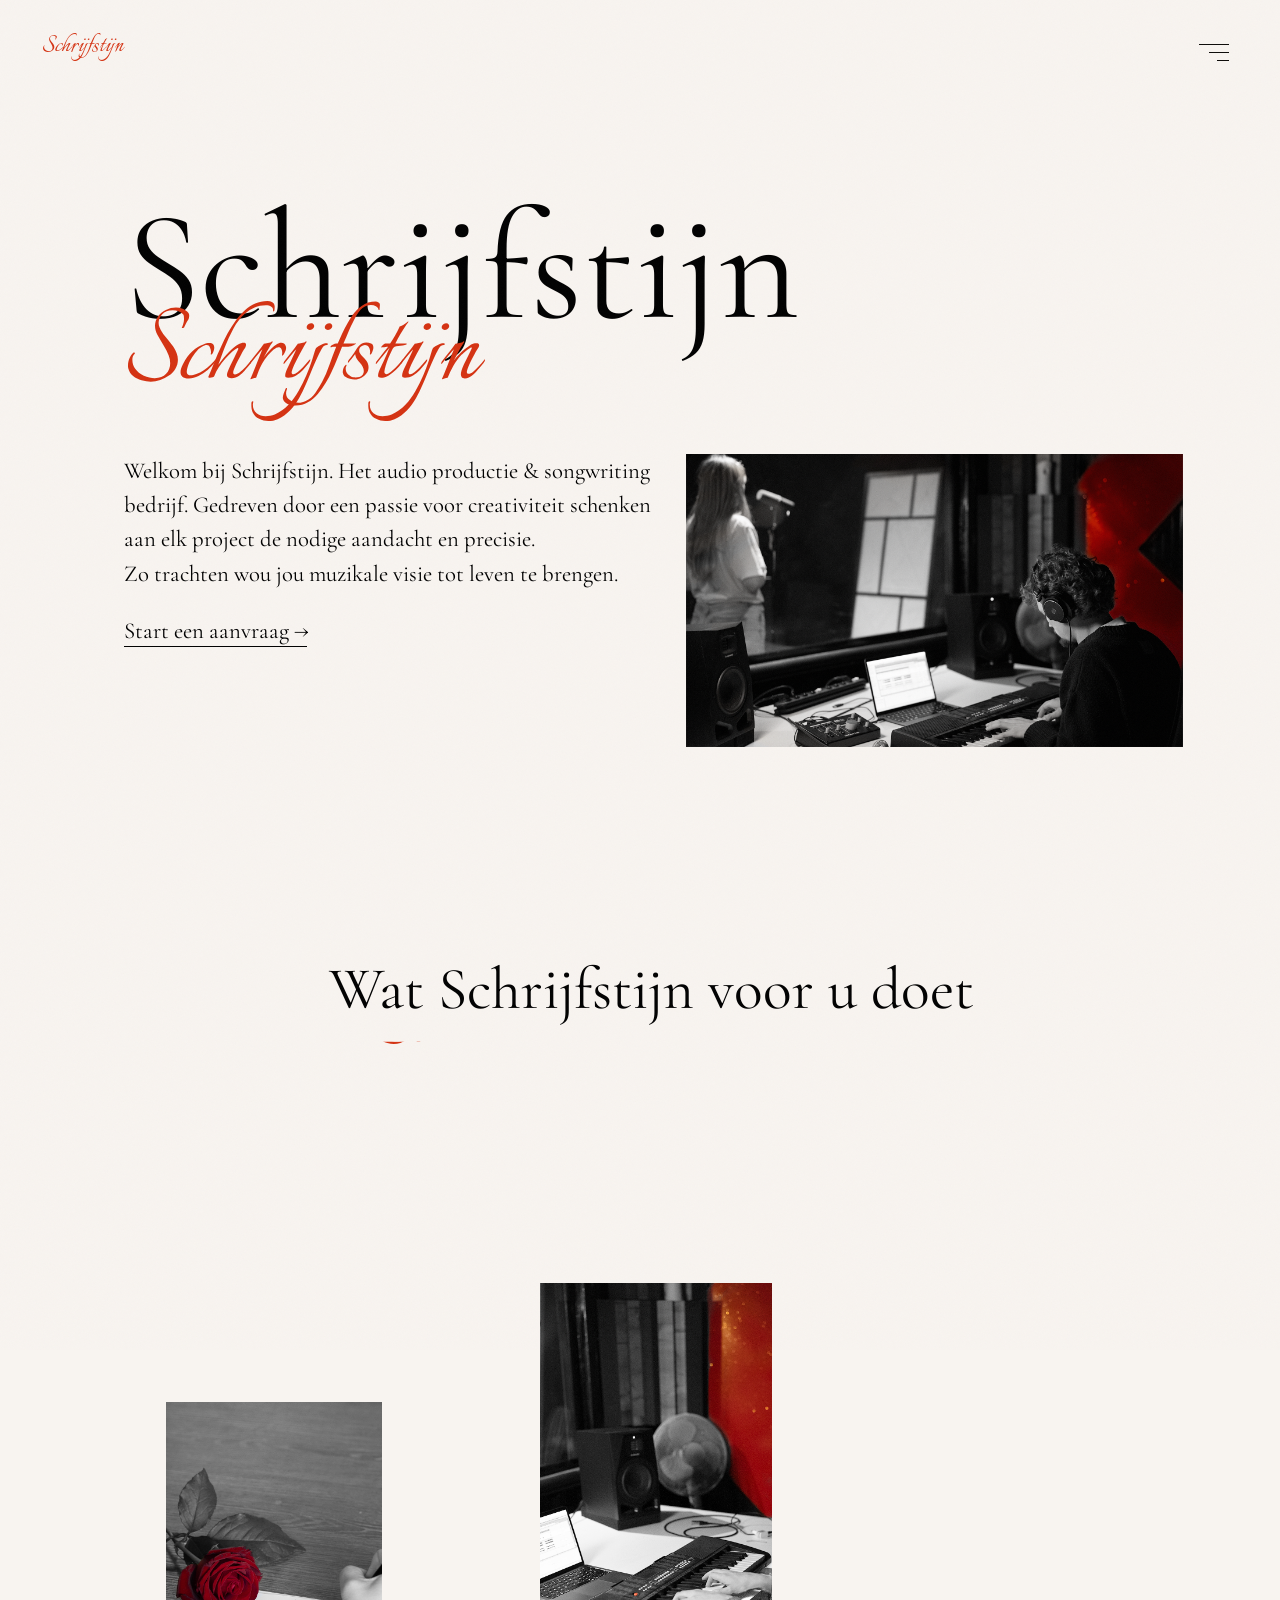
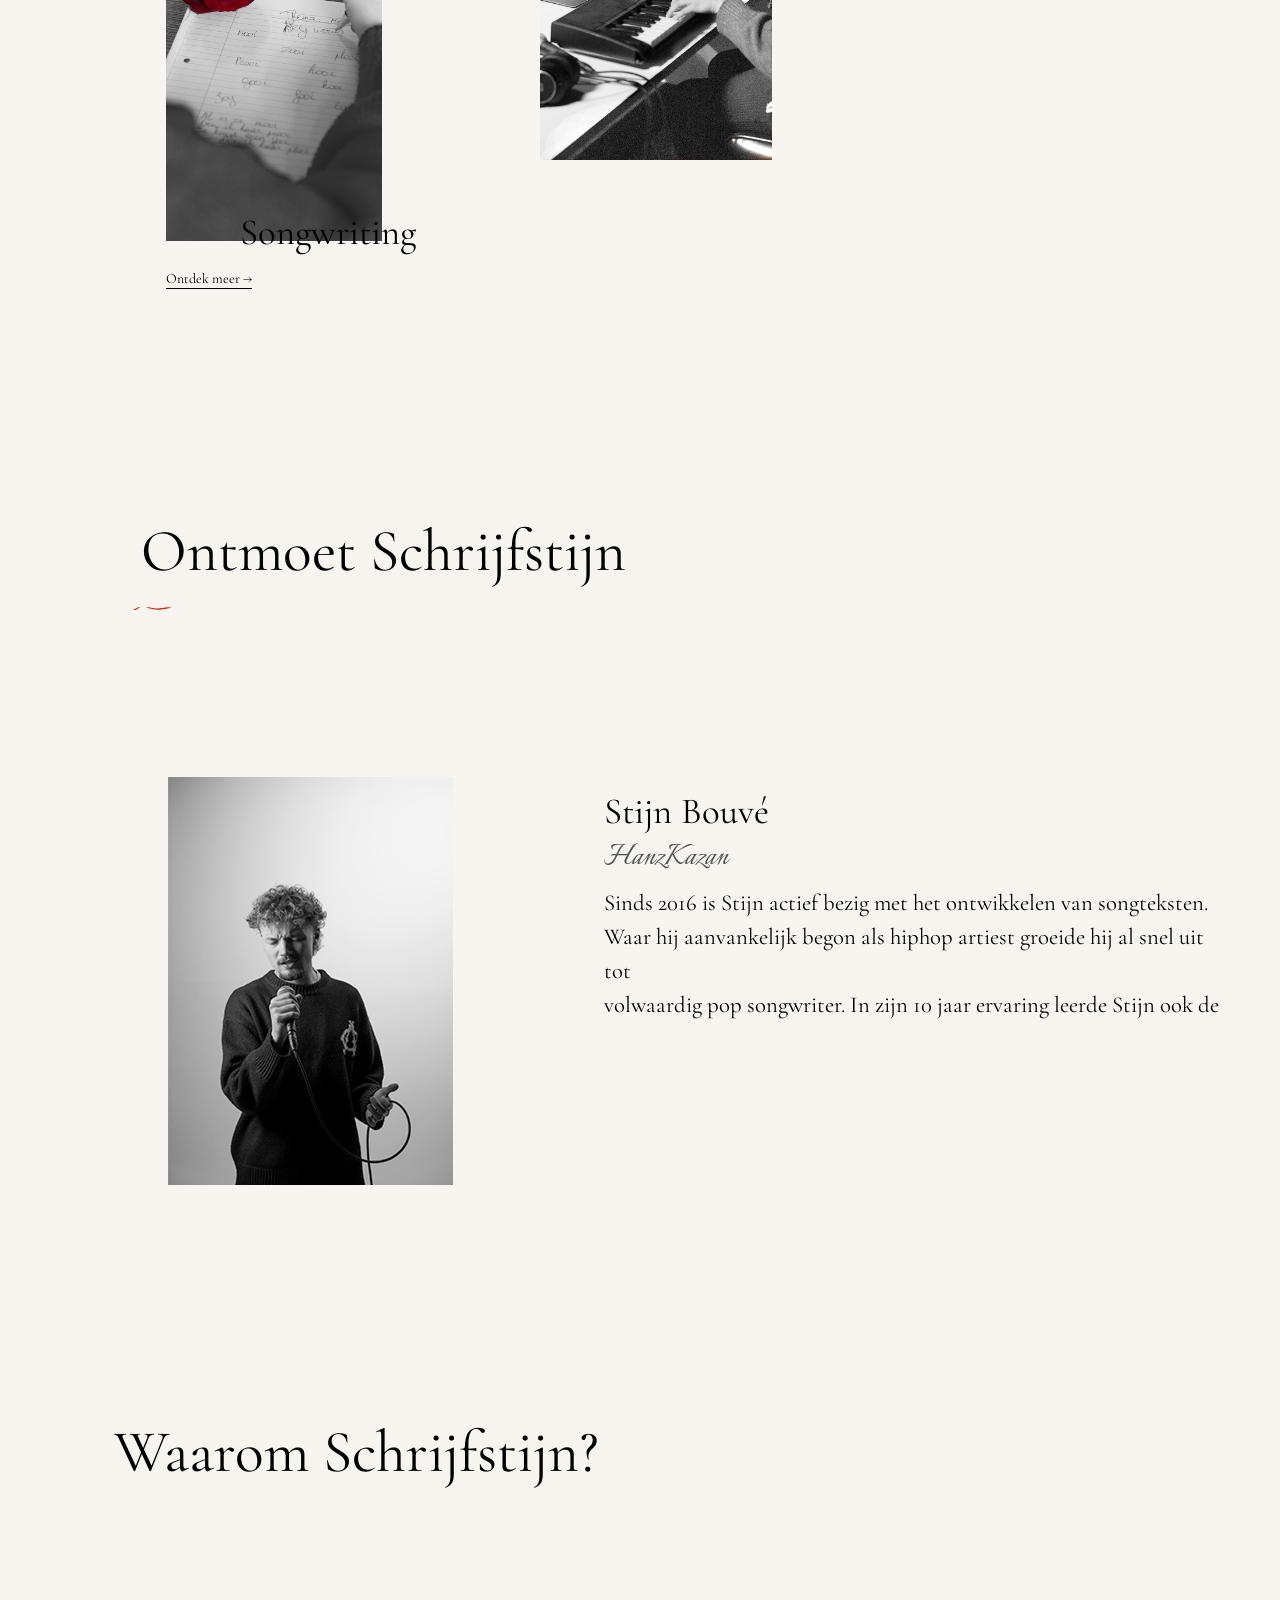
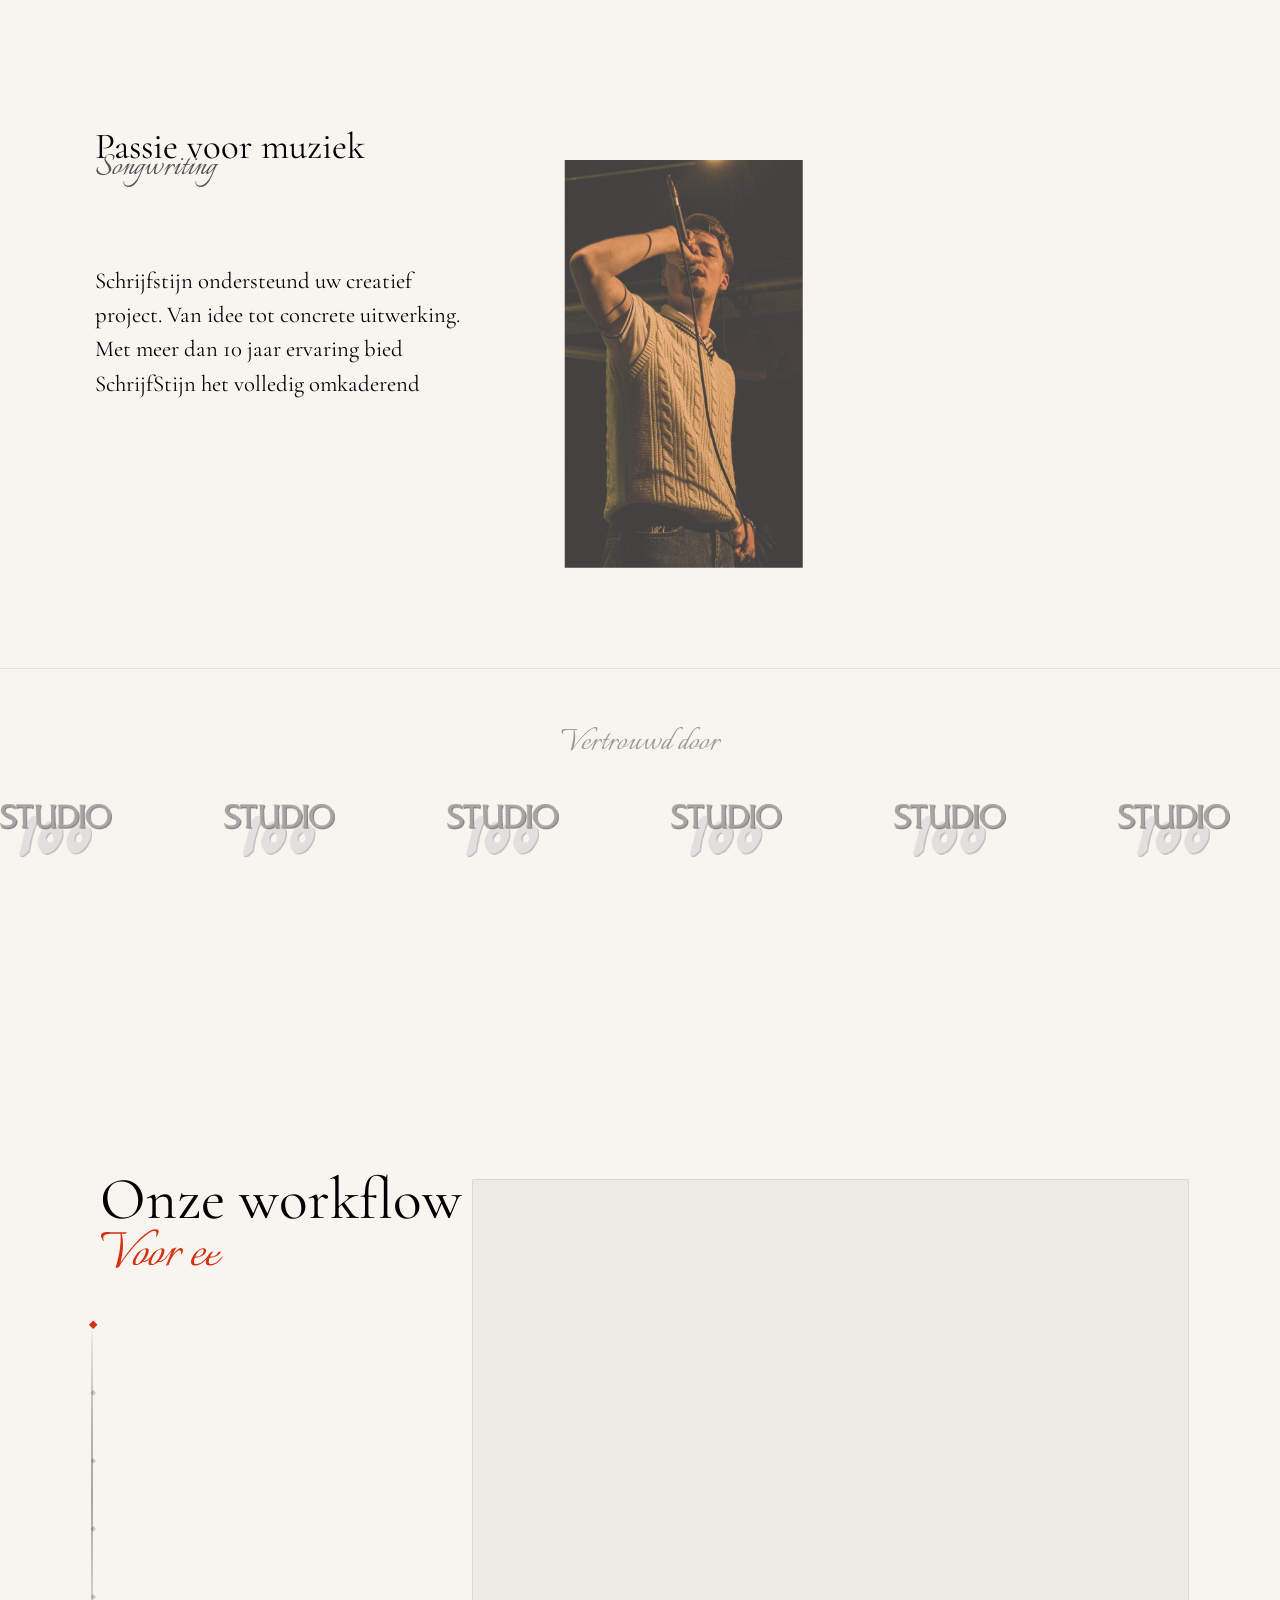
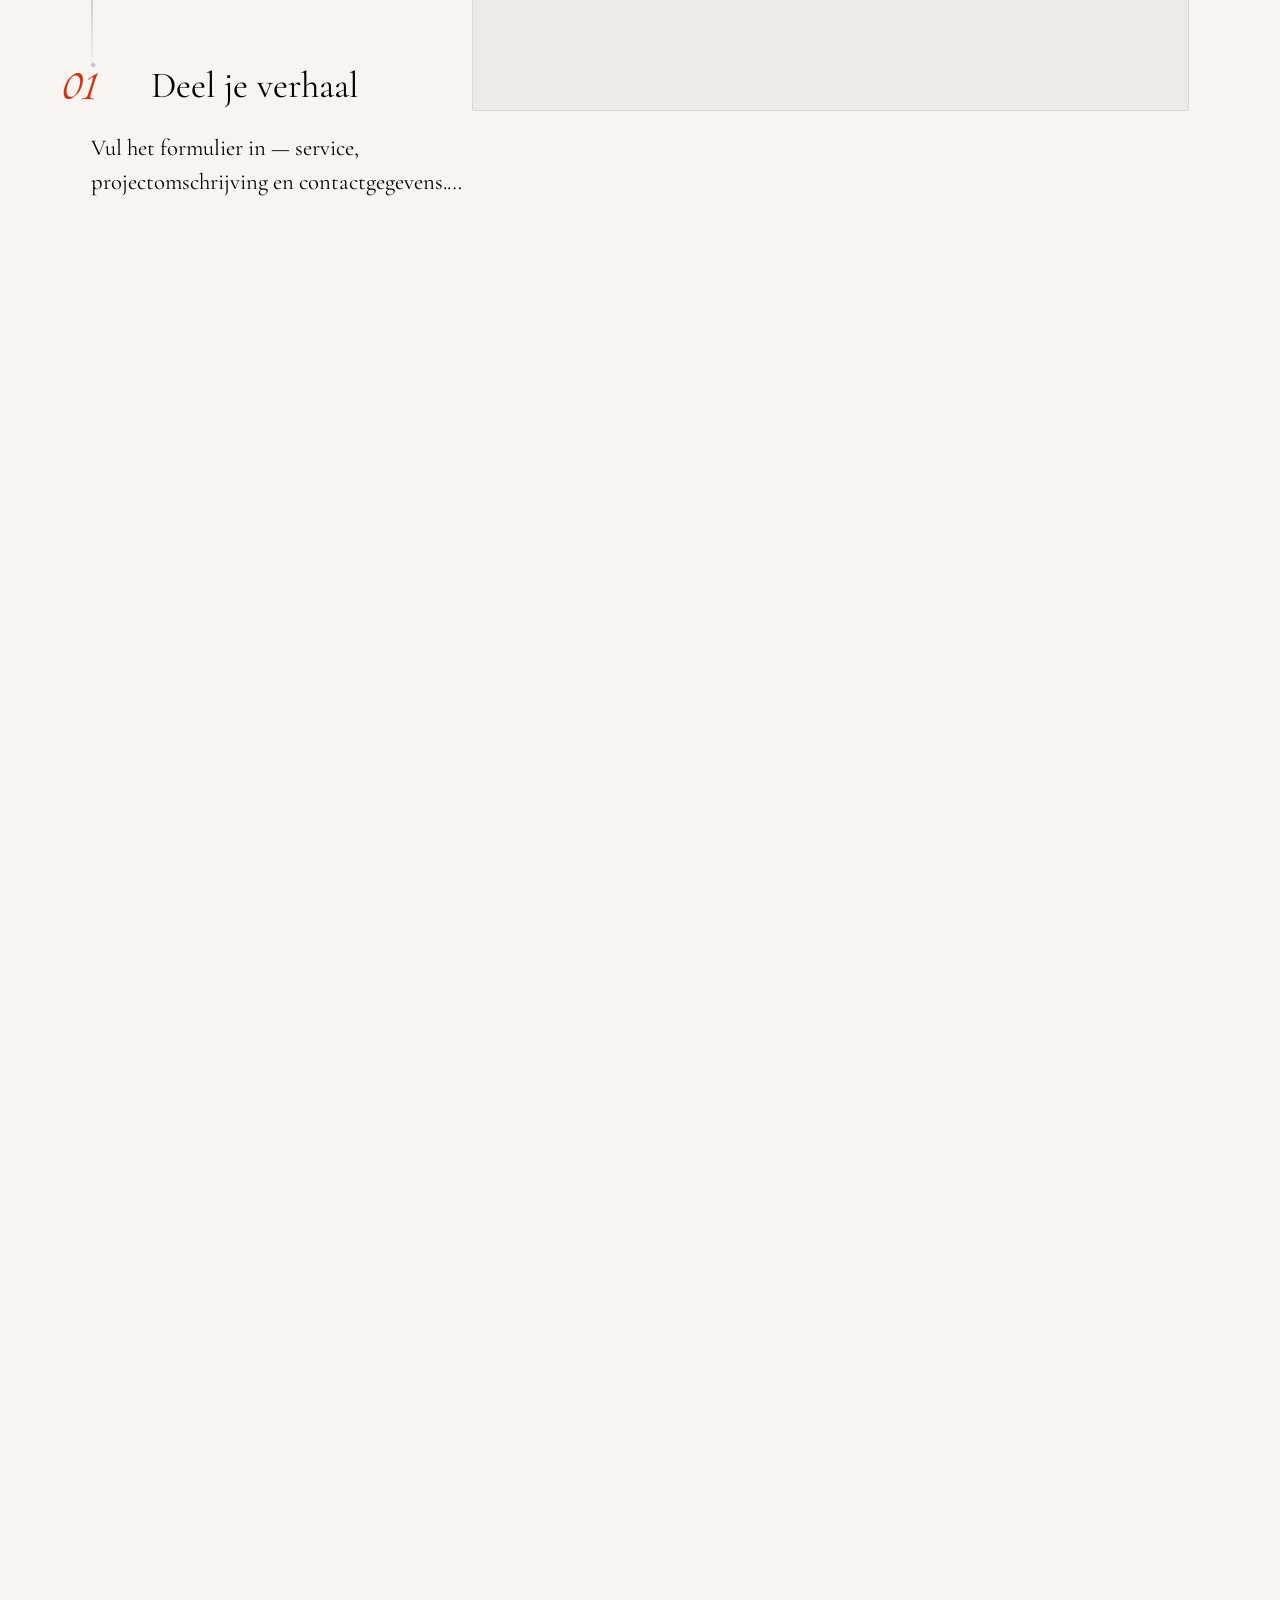
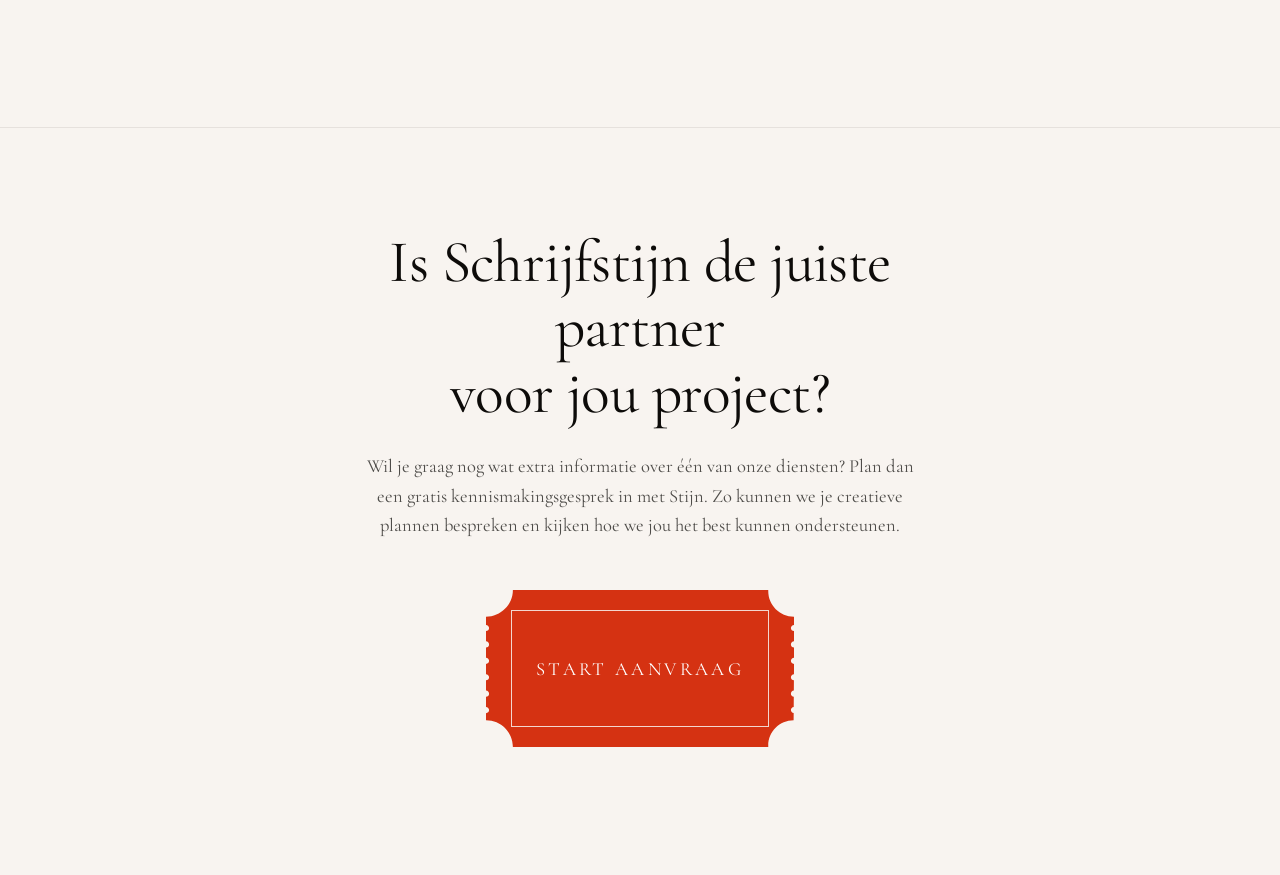
==== index.html @ 7456582c "Shrink mobile CTA ticket button; link all START AANVRAAG to contact.html Co-Authored-By: Claude Sonn" ====
<!DOCTYPE html>
<html lang="nl">
<head>
    <meta charset="UTF-8">
    <meta name="viewport" content="initial-scale=1, width=device-width, viewport-fit=cover">
    <title>Homepage Schrijfstijn</title>

    <link rel="preconnect" href="https://fonts.googleapis.com">
    <link rel="preconnect" href="https://fonts.gstatic.com" crossorigin>
    <link href="https://fonts.googleapis.com/css2?family=Cormorant+Garamond:ital,wght@0,300;0,400;0,500;1,300;1,400&family=Italianno&display=swap" rel="stylesheet">

    <link rel="stylesheet" href="./index.css">
    <link rel="stylesheet" href="./menu.css">
    <link rel="stylesheet" href="./footer.css">
</head>
<body>

<!-- ── Menu ── -->
<div class="menu-grain" aria-hidden="true"></div>
<a class="site-brand" href="./index.html" aria-label="Schrijfstijn — home">Schrijfstijn</a>
<div class="menu-cursor" id="menuCursor" aria-hidden="true">
    <span class="menu-cursor__arrow">→</span>
</div>
<button class="menu-trigger" id="menuTrigger"
    aria-expanded="false" aria-controls="menuOverlay"
    aria-label="Menu openen">
    <span class="menu-trigger__bar"></span>
    <span class="menu-trigger__bar"></span>
    <span class="menu-trigger__bar"></span>
</button>
<nav class="menu-overlay" id="menuOverlay"
    aria-hidden="true" aria-label="Hoofdnavigatie">
    <div class="menu-canvas">
        <header class="menu-top-bar">
            <span class="menu-top-label">— Navigatie</span>
            <span class="menu-top-rule"></span>
            <span class="menu-top-counter" id="menuCounter">01</span>
        </header>
        <div class="menu-divider menu-divider--top"></div>
        <div class="menu-body">
            <ul class="menu-nav-list">
                <li class="menu-nav-item" data-photo="mn-home" data-idx="01" data-href="index.html">
                    <div class="menu-nav-item__inner">
                        <span class="menu-nav-num">01</span>
                        <a class="menu-nav-link" href="./index.html">Home</a>
                        <span class="menu-nav-sub">De thuisbasis</span>
                    </div>
                </li>
                <li class="menu-nav-item" data-photo="mn-diensten" data-idx="02" data-href="diensten.html">
                    <div class="menu-nav-item__inner">
                        <span class="menu-nav-num">02</span>
                        <a class="menu-nav-link" href="./diensten.html">Diensten</a>
                        <span class="menu-nav-sub">Songwriting · Productie · Consulting</span>
                    </div>
                </li>
                <li class="menu-nav-item" data-photo="mn-over" data-idx="03" data-href="over.html">
                    <div class="menu-nav-item__inner">
                        <span class="menu-nav-num">03</span>
                        <a class="menu-nav-link" href="./over.html">Over</a>
                        <span class="menu-nav-sub">Ontmoet Stijn Bouvé</span>
                    </div>
                </li>
                <li class="menu-nav-item" data-photo="mn-contact" data-idx="04" data-href="contact.html">
                    <div class="menu-nav-item__inner">
                        <span class="menu-nav-num">04</span>
                        <a class="menu-nav-link" href="#contact">Contact</a>
                        <span class="menu-nav-sub">Start een aanvraag</span>
                    </div>
                </li>
            </ul>
            <div class="menu-photo-panel">
                <div class="menu-photo-mono" aria-hidden="true">S</div>
                <p class="menu-photo-label" aria-hidden="true">Est. 2016 · België</p>
                <img id="mn-home"     class="menu-nav-photo" src="./Schrijfstijn%20home%20page/schrijfstijnhero.png"  alt="" aria-hidden="true">
                <img id="mn-diensten" class="menu-nav-photo" src="./Schrijfstijn%20home%20page/svc-songwriting.jpg"   alt="" aria-hidden="true">
                <img id="mn-over"     class="menu-nav-photo" src="./Schrijfstijn%20home%20page/stijn-portrait.png"    alt="" aria-hidden="true">
                <img id="mn-contact"  class="menu-nav-photo" src="./Schrijfstijn%20home%20page/studio-100.png"        alt="" aria-hidden="true">
            </div>
        </div>
        <div class="menu-divider menu-divider--bot"></div>
        <footer class="menu-footer-bar">
            <span class="menu-footer-brand">Schrijfstijn</span>
            <span class="menu-footer-sep"></span>
            <div class="menu-footer-meta">
                <a href="mailto:info@schrijfstijn.be">info@schrijfstijn.be</a><br>
                Songwriting &amp; Audio Productie
            </div>
        </footer>
    </div>
</nav>

    <section class="hero">
        <h1 class="hero-title">Schrijfstijn</h1>
        <img class="schrijfstijn-icon" src="./Schrijfstijn%20home%20page/Schrijfstijnscripthero.svg" alt="Schrijfstijn">
        <p class="hero-body">
            <span class="hero-body-line">Welkom bij Schrijfstijn. Het audio productie & songwriting</span>
            <span class="hero-body-line">bedrijf. Gedreven door een passie voor creativiteit schenken</span>
            <span class="hero-body-line">aan elk project de nodige aandacht en precisie. </span>
            <span class="hero-body-line">Zo trachten wou jou muzikale visie tot leven te brengen.  </span>
        </p>
        <a class="hero-cta" href="#">Start een aanvraag →</a>
        <img class="hero-photo" src="./Schrijfstijn%20home%20page/schrijfstijnhero.png" alt="">
    </section>

    <section class="services">
        <div class="svc-header">
            <h2 class="services-title"><span class="title-d">Wat Schrijfstijn voor u doet</span><span class="title-m">Wat Schrijfstijn kan?</span></h2>
            <!-- data-src: JS sets src at the right moment so SMIL starts from t=0 on cue -->
            <img class="services-script" data-src="./Schrijfstijn%20home%20page/songwriting-met-gevoel.svg" alt="Songwriting met gevoel">
        </div>
        <div class="svc-carousel">
            <!-- 01 Songwriting -->
            <div class="svc-card">
                <img class="services-num services-num-01" data-src="./Schrijfstijn%20home%20page/num-01.svg" alt="01">
                <img class="services-photo services-photo-01" src="./Schrijfstijn%20home%20page/test-songwriter.png" alt="">
                <h3 class="services-label services-label-01">Songwriting</h3>
                <a class="services-cta services-cta-01" href="#">Ontdek meer →</a>
            </div>
            <!-- 02 Producing -->
            <div class="svc-card">
                <img class="services-num services-num-02" data-src="./Schrijfstijn%20home%20page/num-02.svg" alt="02">
                <img class="services-photo services-photo-02" src="./Schrijfstijn%20home%20page/musiclit1.png" alt="">
                <h3 class="services-label services-label-02">Producing</h3>
                <a class="services-cta services-cta-02" href="#">Ontdek meer →</a>
            </div>
            <!-- 03 Consulting -->
            <div class="svc-card">
                <img class="services-num services-num-03" data-src="./Schrijfstijn%20home%20page/num-03.svg" alt="03">
                <img class="services-photo services-photo-03" src="./Schrijfstijn%20home%20page/consulting.png" alt="">
                <h3 class="services-label services-label-03">Consulting</h3>
                <a class="services-cta services-cta-03" href="#">Ontdek meer →</a>
            </div>
        </div>
        <div class="svc-dots" aria-hidden="true">
            <span class="svc-dot is-active"></span>
            <span class="svc-dot"></span>
            <span class="svc-dot"></span>
        </div>
    </section>

    <section class="about">
        <h2 class="about-title">Ontmoet Schrijfstijn</h2>
        <img class="about-script" data-src="./Schrijfstijn%20home%20page/de-persoon-achter-de-songteksten.svg" alt="De persoon achter de songteksten">
        <img class="about-photo" src="./Schrijfstijn%20home%20page/stijn-portrait.png" alt="Stijn Bouvé">
        <p class="about-name">Stijn Bouvé</p>
        <p class="about-alias">HanzKazan</p>
        <p class="about-body">
            <span class="about-body-line">Sinds 2016 is Stijn actief bezig met het ontwikkelen van songteksten.</span>
            <span class="about-body-line">Waar hij aanvankelijk begon als hiphop artiest groeide hij al snel uit tot</span>
            <span class="about-body-line">volwaardig pop songwriter. In zijn 10 jaar ervaring leerde Stijn ook de</span>
            <span class="about-body-line">kunst van audio productie. De dag van vandaag kan je bij Stijn terecht</span>
            <span class="about-body-line">voor producties, songwriting, opnames & consultatie.</span>
        </p>
        <a class="about-cta" href="#">Ontdek meer →</a>
    </section>

    <section class="waarom">
        <h2 class="waarom-title">Waarom Schrijfstijn?</h2>
        <img class="waarom-script" data-src="./Schrijfstijn%20home%20page/passie-kennis-begrip-efficient.svg" alt="Passie, kennis, begrip, efficiënt">

        <!-- Portrait center -->
        <img class="waarom-photo" src="./Schrijfstijn%20home%20page/waarom-portrait.jpg" alt="">

        <!-- Left content -->
        <p class="waarom-heading">Passie voor muziek</p>
        <p class="waarom-subheading">Songwriting</p>
        <div class="waarom-body">
            <span class="waarom-body-line">Schrijfstijn ondersteund uw creatief project. Van idee tot concrete uitwerking. </span>
            <span class="waarom-body-line">Met meer dan 10 jaar ervaring bied SchrijfStijn het volledig omkaderend </span>
            <span class="waarom-body-line">traject. Creatieve invulling, Instrumental, melodiën, teksten, opnames, mix & master. Wij helpen waar nodig!</span>
        </div>
        <a class="waarom-cta" href="#">Start een aanvraag →</a>

        <!-- Stats right -->
        <img class="waarom-stat-num waarom-stat-num-1" data-src="./Schrijfstijn%20home%20page/waarom-stat-6.svg" alt="6+">
        <p class="waarom-stat-label waarom-stat-label-1">Jaar ervaring</p>

        <img class="waarom-stat-num waarom-stat-num-2" data-src="./Schrijfstijn%20home%20page/waarom-stat-48.svg" alt="48+">
        <p class="waarom-stat-label waarom-stat-label-2">Projecten uitgevoerd</p>

        <img class="waarom-stat-num waarom-stat-num-3" data-src="./Schrijfstijn%20home%20page/waarom-stat-100.svg" alt="100%">
        <p class="waarom-stat-label waarom-stat-label-3">Op maat gewerkt</p>

    </section>

    <!-- ── Trusted by: full-width auto-scrolling logo carousel ── -->
    <section class="trusted">
        <p class="trusted-eyebrow">Vertrouwd door</p>
        <div class="trusted-marquee">
            <div class="trusted-track">
                <!-- Set 1 -->
                <img class="trusted-logo" src="./Schrijfstijn%20home%20page/studio-100.png" alt="Studio 100">
                <img class="trusted-logo" src="./Schrijfstijn%20home%20page/studio-100.png" alt="Studio 100">
                <img class="trusted-logo" src="./Schrijfstijn%20home%20page/studio-100.png" alt="Studio 100">
                <img class="trusted-logo" src="./Schrijfstijn%20home%20page/studio-100.png" alt="Studio 100">
                <img class="trusted-logo" src="./Schrijfstijn%20home%20page/studio-100.png" alt="Studio 100">
                <img class="trusted-logo" src="./Schrijfstijn%20home%20page/studio-100.png" alt="Studio 100">
                <!-- Set 2 — duplicate for seamless loop -->
                <img class="trusted-logo" src="./Schrijfstijn%20home%20page/studio-100.png" alt="">
                <img class="trusted-logo" src="./Schrijfstijn%20home%20page/studio-100.png" alt="">
                <img class="trusted-logo" src="./Schrijfstijn%20home%20page/studio-100.png" alt="">
                <img class="trusted-logo" src="./Schrijfstijn%20home%20page/studio-100.png" alt="">
                <img class="trusted-logo" src="./Schrijfstijn%20home%20page/studio-100.png" alt="">
                <img class="trusted-logo" src="./Schrijfstijn%20home%20page/studio-100.png" alt="">
            </div>
        </div>
    </section>

    <!-- ── Workflow: 6-step scroll-pinned section ── -->
    <div class="wf-wrap">
        <div class="wf-sticky">
            <!-- Section header -->
            <h2 class="wf-title">Onze workflow</h2>
            <img class="wf-subtitle-svg" data-src="./Schrijfstijn%20home%20page/voor-een-vlotte-samenwerking.svg" alt="Voor een vlotte samenwerking">

            <!-- Progress bar -->
            <div class="wf-bar-track"></div>
            <div class="wf-bar-fill" id="wfBarFill"></div>

            <!-- Step dots -->
            <div class="wf-dots" id="wfDots">
                <span class="wf-dot is-active"></span>
                <span class="wf-dot"></span>
                <span class="wf-dot"></span>
                <span class="wf-dot"></span>
                <span class="wf-dot"></span>
                <span class="wf-dot"></span>
            </div>

            <!-- Step content (one visible at a time) -->
            <div class="wf-step-area">

                <div class="wf-step is-active" data-step="0">
                    <div class="wf-step-row">
                        <span class="wf-step-num">01</span>
                        <h3 class="wf-step-title">Deel je verhaal</h3>
                    </div>
                    <p class="wf-step-body">Vul het formulier in — service, projectomschrijving en contactgegevens. Jouw aanvraag belandt direct in onze mailbox. Binnen 24u hoor je van ons.</p>
                </div>

                <div class="wf-step" data-step="1">
                    <div class="wf-step-row">
                        <span class="wf-step-num">02</span>
                        <h3 class="wf-step-title">We plannen samen</h3>
                    </div>
                    <p class="wf-step-body">In een persoonlijk gesprek bespreken we je idee — richting, referenties, budget en timing. Dit legt het fundament van onze samenwerking.</p>
                </div>

                <div class="wf-step" data-step="2">
                    <div class="wf-step-row">
                        <span class="wf-step-num">03</span>
                        <h3 class="wf-step-title">Duidelijke offerte</h3>
                    </div>
                    <p class="wf-step-body">Je ontvangt een transparante offerte — diensten, prijzen en timing zonder kleine lettertjes. Jij beslist wanneer je klaar bent, zonder druk.</p>
                </div>

                <div class="wf-step" data-step="3">
                    <div class="wf-step-row">
                        <span class="wf-step-num">04</span>
                        <h3 class="wf-step-title">Van start na voorschot</h3>
                    </div>
                    <p class="wf-step-body">Na het voorschot gaan we direct aan de slag. Tussentijdse updates en versies houden je betrokken zodat het resultaat aanvoelt precies zoals jij het wil.</p>
                </div>

                <div class="wf-step" data-step="4">
                    <div class="wf-step-row">
                        <span class="wf-step-num">05</span>
                        <h3 class="wf-step-title">Samen verfijnen</h3>
                    </div>
                    <p class="wf-step-body">Met jouw feedback werken we elk detail bij. Pas als jij 100% tevreden bent, leveren we op in het gevraagde formaat. Geen compromissen.</p>
                </div>

                <div class="wf-step" data-step="5">
                    <div class="wf-step-row">
                        <span class="wf-step-num">06</span>
                        <h3 class="wf-step-title">Netjes afgerond</h3>
                    </div>
                    <p class="wf-step-body">Na oplevering ontvang je de eindfactuur. Eerlijk, duidelijk en precies zoals afgesproken. Zo werken wij.</p>
                </div>

            </div><!-- /.wf-step-area -->

            <!-- Right: image slots (user fills with photos) -->
            <div class="wf-image-area">
                <div class="wf-image-slot is-active" data-step="0">
                    <div class="wf-image-ph"></div>
                </div>
                <div class="wf-image-slot" data-step="1">
                    <div class="wf-image-ph"></div>
                </div>
                <div class="wf-image-slot" data-step="2">
                    <div class="wf-image-ph"></div>
                </div>
                <div class="wf-image-slot" data-step="3">
                    <div class="wf-image-ph"></div>
                </div>
                <div class="wf-image-slot" data-step="4">
                    <div class="wf-image-ph"></div>
                </div>
                <div class="wf-image-slot" data-step="5">
                    <div class="wf-image-ph"></div>
                </div>
            </div>

        </div><!-- /.wf-sticky -->
    </div><!-- /.wf-wrap -->

    <!-- ── Final CTA ── -->
    <section class="final-cta" id="contact">
        <h2 class="final-cta-heading">Is Schrijfstijn de juiste partner<br>voor jou project?</h2>
        <p class="final-cta-body">Wil je graag nog wat extra informatie over één van onze diensten? Plan dan een gratis kennismakingsgesprek in met Stijn. Zo kunnen we je creatieve plannen bespreken en kijken hoe we jou het best kunnen ondersteunen.</p>
        <a class="final-cta-btn" href="./contact.html">
            <img class="final-cta-ticket" src="./Schrijfstijn home page/cta-ticket.svg" alt="" aria-hidden="true">
            <span class="final-cta-btn-border"></span>
            <span class="final-cta-btn-text">START  AANVRAAG</span>
        </a>
    </section>

    <script>
        // Trigger section animations when scrolled into view
        function observeSection(selector, visibleClass) {
            var section = document.querySelector(selector);
            if (!section) return;
            var triggered = false;
            var io = new IntersectionObserver(function (entries) {
                if (triggered) return;
                if (entries[0].isIntersecting) {
                    triggered = true;
                    section.classList.add(visibleClass);
                    io.disconnect();
                }
            }, { threshold: 0.12 });
            io.observe(section);
        }
        // ── Services: sequential animation driver ──────────────────
        (function () {
            var sec = document.querySelector('.services');
            if (!sec) return;
            var triggered = false;

            function setSrc(el) {
                if (el && el.dataset.src) {
                    el.src = el.dataset.src;
                    el.removeAttribute('data-src'); // lifts img[data-src] { visibility:hidden } immediately
                }
            }
            function show(el)   { if (el) el.classList.add('is-visible'); }

            function run() {
                var title  = sec.querySelector('.services-title');
                var script = sec.querySelector('.services-script');
                var p1 = sec.querySelector('.services-photo-01'),  p2 = sec.querySelector('.services-photo-02'),  p3 = sec.querySelector('.services-photo-03');
                var n1 = sec.querySelector('.services-num-01'),     n2 = sec.querySelector('.services-num-02'),     n3 = sec.querySelector('.services-num-03');
                var l1 = sec.querySelector('.services-label-01'),   l2 = sec.querySelector('.services-label-02'),   l3 = sec.querySelector('.services-label-03');
                var c1 = sec.querySelector('.services-cta-01'),     c2 = sec.querySelector('.services-cta-02'),     c3 = sec.querySelector('.services-cta-03');

                if (window.matchMedia('(prefers-reduced-motion: reduce)').matches) {
                    [title,p1,p2,p3,l1,l2,l3,c1,c2,c3].forEach(show);
                    [script,n1,n2,n3].forEach(setSrc);
                    return;
                }

                // 1. Title fades in (0.9 s transition)
                show(title);

                // 2. Script SVG starts drawing once title is visible
                //    SVG has built-in begin="0.5s" → strokes start 0.5 s after src is set
                //    Total SMIL duration: ~3.48 s → done at ~3.98 s from src set
                setTimeout(function () { setSrc(script); }, 630); // ~10% earlier than original 700

                // 3–14. Sequential card reveals — run parallel to SVG drawing, not after
                var T   = 1400; // ms after trigger: title is in, cards start independently
                var gap = 1320; // inter-card delay (original 1200 + 10%)

                // Card 1
                setTimeout(function () { show(p1); },           T);
                setTimeout(function () { setSrc(n1); },         T + 300);
                setTimeout(function () { show(l1); },           T + 700);
                setTimeout(function () { show(c1); },           T + 900);

                // Card 2
                setTimeout(function () { show(p2); },           T + gap);
                setTimeout(function () { setSrc(n2); },         T + gap + 300);
                setTimeout(function () { show(l2); },           T + gap + 700);
                setTimeout(function () { show(c2); },           T + gap + 900);

                // Card 3
                setTimeout(function () { show(p3); },           T + gap * 2);
                setTimeout(function () { setSrc(n3); },         T + gap * 2 + 300);
                setTimeout(function () { show(l3); },           T + gap * 2 + 700);
                setTimeout(function () { show(c3); },           T + gap * 2 + 900);
            }

            var io = new IntersectionObserver(function (entries) {
                if (triggered) return;
                if (entries[0].isIntersecting) { triggered = true; io.disconnect(); run(); }
            }, { threshold: 0.15 });
            io.observe(sec);
        })();
        // ── Ontmoet Schrijfstijn — sequential reveal ────────────────
        (function () {
            var sec = document.querySelector('.about');
            if (!sec) return;
            var triggered = false;

            function setSrc(el) {
                if (el && el.dataset.src) { el.src = el.dataset.src; el.removeAttribute('data-src'); }
            }
            function show(el) { if (el) el.classList.add('is-visible'); }

            function run() {
                var title  = sec.querySelector('.about-title');
                var script = sec.querySelector('.about-script');
                var photo  = sec.querySelector('.about-photo');
                var name   = sec.querySelector('.about-name');
                var alias  = sec.querySelector('.about-alias');
                var lines  = sec.querySelectorAll('.about-body-line');
                var cta    = sec.querySelector('.about-cta');

                if (window.matchMedia('(prefers-reduced-motion: reduce)').matches) {
                    [title, photo, name, alias, cta].forEach(show);
                    lines.forEach(show);
                    setSrc(script);
                    return;
                }

                // 1. Title fades in (blur + translateY, 0.9 s)
                show(title);

                // 2. Script SVG begins drawing (SMIL starts on src set)
                setTimeout(function () { setSrc(script); }, 700);

                // 3. Photo — expo-out + scale(1.04), matching hero
                setTimeout(function () { show(photo); }, 1400);

                // 4. Name / alias — staggered 200 ms apart
                setTimeout(function () { show(name); },  1900);
                setTimeout(function () { show(alias); }, 2100);

                // 5. Body lines — 200 ms each
                setTimeout(function () { show(lines[0]); }, 2500);
                setTimeout(function () { show(lines[1]); }, 2700);
                setTimeout(function () { show(lines[2]); }, 2900);
                setTimeout(function () { show(lines[3]); }, 3100);
                setTimeout(function () { show(lines[4]); }, 3300);

                // 6. CTA
                setTimeout(function () { show(cta); }, 3600);
            }

            var io = new IntersectionObserver(function (entries) {
                if (triggered) return;
                if (entries[0].isIntersecting) { triggered = true; io.disconnect(); run(); }
            }, { threshold: 0.15 });
            io.observe(sec);
        })();
        // ── Waarom Schrijfstijn — sequential reveal ──────────────────
        (function () {
            var sec = document.querySelector('.waarom');
            if (!sec) return;
            var triggered = false;

            function setSrc(el) {
                if (el && el.dataset.src) { el.src = el.dataset.src; el.removeAttribute('data-src'); }
            }
            function show(el) { if (el) el.classList.add('is-visible'); }

            function run() {
                var title    = sec.querySelector('.waarom-title');
                var script   = sec.querySelector('.waarom-script');
                var photo    = sec.querySelector('.waarom-photo');
                var heading  = sec.querySelector('.waarom-heading');
                var sub      = sec.querySelector('.waarom-subheading');
                var lines    = sec.querySelectorAll('.waarom-body-line');
                var cta      = sec.querySelector('.waarom-cta');
                var sn1      = sec.querySelector('.waarom-stat-num-1');
                var sl1      = sec.querySelector('.waarom-stat-label-1');
                var sn2      = sec.querySelector('.waarom-stat-num-2');
                var sl2      = sec.querySelector('.waarom-stat-label-2');
                var sn3      = sec.querySelector('.waarom-stat-num-3');
                var sl3      = sec.querySelector('.waarom-stat-label-3');
                var trusted  = sec.querySelector('.waarom-trusted');
                var logos    = sec.querySelectorAll('.waarom-logo');

                if (window.matchMedia('(prefers-reduced-motion: reduce)').matches) {
                    [title,photo,heading,sub,cta,sn1,sl1,sn2,sl2,sn3,sl3,trusted].forEach(show);
                    lines.forEach(show); logos.forEach(show);
                    setSrc(script);
                    return;
                }

                // 1. Title
                show(title);

                // 2. Script SVG begins drawing
                setTimeout(function () { setSrc(script); }, 700);

                // 3. Photo — expo-out + scale(1.04)
                setTimeout(function () { show(photo); }, 1400);

                // 4. Left column — heading / subheading
                setTimeout(function () { show(heading); }, 1900);
                setTimeout(function () { show(sub); },     2100);

                // 5. Body lines
                setTimeout(function () { show(lines[0]); }, 2500);
                setTimeout(function () { show(lines[1]); }, 2700);
                setTimeout(function () { show(lines[2]); }, 2900);

                // 6. CTA
                setTimeout(function () { show(cta); }, 3200);

                // 7. Stats — staggered in pairs (num + label together)
                setTimeout(function () { setSrc(sn1); show(sn1); show(sl1); }, 3700);
                setTimeout(function () { setSrc(sn2); show(sn2); show(sl2); }, 4100);
                setTimeout(function () { setSrc(sn3); show(sn3); show(sl3); }, 4500);

                // 8. Trusted by + logos
                setTimeout(function () { show(trusted); },    4900);
                setTimeout(function () { logos.forEach(show); }, 5200);
            }

            var io = new IntersectionObserver(function (entries) {
                if (triggered) return;
                if (entries[0].isIntersecting) { triggered = true; io.disconnect(); run(); }
            }, { threshold: 0.15 });
            io.observe(sec);
        })();

        // ── Workflow subtitle SVG: trigger pen animation on scroll-in ──
        (function () {
            var subtitle = document.querySelector('.wf-subtitle-svg');
            if (!subtitle || !subtitle.dataset.src) return;
            var triggered = false;
            var io = new IntersectionObserver(function (entries) {
                if (triggered) return;
                if (entries[0].isIntersecting) {
                    triggered = true;
                    subtitle.src = subtitle.dataset.src;
                    subtitle.removeAttribute('data-src');
                    io.disconnect();
                }
            }, { threshold: 0.05 });
            io.observe(document.querySelector('.wf-wrap'));
        })();

        // ── Workflow scroll driver ──────────────────────────────
        (function () {
            var wrap     = document.querySelector('.wf-wrap');
            var barFill  = document.getElementById('wfBarFill');
            var track    = document.querySelector('.wf-bar-track');
            var steps    = document.querySelectorAll('.wf-step');
            var imgSlots = document.querySelectorAll('.wf-image-slot');
            var dots     = document.querySelectorAll('.wf-dot');
            var N        = steps.length; // 6

            function drive() {
                if (!wrap) return;
                var wrapTop  = wrap.getBoundingClientRect().top;
                // First viewport = intro hold (section fully visible, no step change)
                // Remaining 6 viewports = one per step
                // sticky top = calc(110px - 27vh), so panel pins before h2 is at 110px
                var stickyOffset = 110 - Math.round(0.27 * window.innerHeight);
                var introH   = window.innerHeight - stickyOffset; // 1 full viewport of intro after pin
                var scrollable = wrap.offsetHeight - window.innerHeight * 2; // 6vh
                var scrolled = Math.max(0, -wrapTop - introH);
                var progress = Math.min(1, scrolled / scrollable); // 0→1

                // Step index
                var rawStep  = progress * N;
                var stepIdx  = Math.min(N - 1, Math.floor(rawStep));

                // Bar fill height
                var barH = (track ? track.offsetHeight : 420);
                barFill.style.height = Math.min(barH, rawStep * (barH / N)) + 'px';

                // Activate step content + image + dot
                steps.forEach(function (s, i)    { s.classList.toggle('is-active',    i === stepIdx); });
                imgSlots.forEach(function (s, i) { s.classList.toggle('is-active',    i === stepIdx); });
                dots.forEach(function (d, i)     { d.classList.toggle('is-active',    i === stepIdx); });
            }

            window.addEventListener('scroll', drive, { passive: true });
            window.addEventListener('resize', drive, { passive: true });
            drive();
        })();

        // ── Services carousel dot tracker ──────────────────────────
        (function () {
            var track = document.querySelector('.svc-carousel');
            var dots  = document.querySelectorAll('.svc-dot');
            if (!track || !dots.length) return;
            function updateDots() {
                var atEnd = track.scrollLeft + track.clientWidth >= track.scrollWidth - 4;
                var idx;
                if (atEnd) {
                    idx = dots.length - 1;
                } else {
                    var cards = track.querySelectorAll('.svc-card');
                    var best = 0, bestDist = Infinity;
                    cards.forEach(function(card, i) {
                        var dist = Math.abs(card.offsetLeft - track.scrollLeft);
                        if (dist < bestDist) { bestDist = dist; best = i; }
                    });
                    idx = best;
                }
                dots.forEach(function (d, i) { d.classList.toggle('is-active', i === idx); });
            }
            track.addEventListener('scroll', updateDots, { passive: true });
        })();
    </script>
    <script src="./menu.js"></script>
    <script>
        (function () {
            var section = document.querySelector('.final-cta');
            if (!section) return;
            if (window.matchMedia('(prefers-reduced-motion: reduce)').matches) {
                section.classList.add('is-visible'); return;
            }
            var io = new IntersectionObserver(function (entries) {
                if (entries[0].isIntersecting) { section.classList.add('is-visible'); io.disconnect(); }
            }, { threshold: 0.18 });
            io.observe(section);
        })();
    </script>
</body>
</html>
---- index.css ----
html {
    font-size: clamp(14px, min(1.0vw, 1.4815vh), 42.667px);
}

* {
    box-sizing: border-box;
}

body {
    margin: 0;
    background: #f8f4f0;
    font-family: "Cormorant Garamond", serif;
    font-weight: 400;
    color: #000;
    line-height: normal;
    -webkit-font-smoothing: antialiased;
}

.hero {
    position: relative;
    width: 90rem;
    height: 58.125rem;
    margin: 0 auto;
    overflow: hidden;
}

.hero-title {
    position: absolute;
    left: 8.125rem;
    top: 13.5625rem;
    margin: 0;
    font-weight: 400;
    font-size: 11.125rem;
    line-height: 1;
    white-space: nowrap;
    opacity: 0;
    transform: translateY(1.5rem);
    filter: blur(0.5rem);
    animation: hero-title-in 0.77s cubic-bezier(0.22, 0.61, 0.36, 1) 0.08s forwards;
}

.schrijfstijn-icon {
    position: absolute;
    left: 8.4625rem;
    top: 21.4794rem;
    width: 25.4576rem;
    height: 8.5644rem;
    max-width: none;
}

.hero-body {
    position: absolute;
    left: 8.125rem;
    top: 32.4375rem;
    margin: 0;
    font-size: 1.625rem;
    line-height: 1.5;
}

.hero-body-line {
    display: block;
    white-space: nowrap;
    opacity: 0;
    transform: translateY(0.625rem);
    animation: hero-soft-in 0.64s cubic-bezier(0.22, 0.61, 0.36, 1) forwards;
}

.hero-body-line:nth-child(1) { animation-delay: 1.16s; }
.hero-body-line:nth-child(2) { animation-delay: 1.28s; }
.hero-body-line:nth-child(3) { animation-delay: 1.40s; }
.hero-body-line:nth-child(4) { animation-delay: 1.52s; }

.hero-cta {
    position: absolute;
    left: 8.125rem;
    top: 44.3125rem;
    display: inline-block;
    font-size: 1.625rem;
    color: #000;
    text-decoration: none;
    white-space: nowrap;
    line-height: 1;
    opacity: 0;
    transform: translateY(0.75rem);
    animation: hero-soft-in 0.64s cubic-bezier(0.22, 0.61, 0.36, 1) 2.32s forwards;
}

.hero-cta::after {
    content: "";
    position: absolute;
    left: 0;
    top: 1.8125rem;
    width: 13.0625rem;
    height: 0.0625rem;
    background: #000;
}

.hero-photo {
    position: absolute;
    left: 48.25rem;
    top: 32.4375rem;
    width: 35.5rem;
    height: 20.9375rem;
    object-fit: cover;
    display: block;
    opacity: 0;
    transform: scale(1.04) translateY(0.625rem);
    animation: hero-photo-in 1.4s cubic-bezier(0.16, 1, 0.3, 1) 1.0s forwards;
}

@keyframes hero-title-in {
    to {
        opacity: 1;
        transform: translateY(0);
        filter: blur(0);
    }
}

@keyframes hero-soft-in {
    to {
        opacity: 1;
        transform: translateY(0);
    }
}

@keyframes hero-photo-in {
    to {
        opacity: 1;
        transform: scale(1) translateY(0);
    }
}

@media (prefers-reduced-motion: reduce) {
    .hero-title,
    .hero-body-line,
    .hero-cta,
    .hero-photo {
        animation: none;
        opacity: 1;
        transform: none;
        filter: none;
    }
}

/* ─── Services section ─────────────────────────────────────────── */

.services {
    position: relative;
    width: 90rem;
    height: 87.1875rem;
    margin: 0 auto;
    overflow: hidden;
}

/* Title */
.services-title {
    position: absolute;
    left: 22.75rem;
    top: 10.4375rem;
    margin: 0;
    font-weight: 400;
    font-size: 4.25rem;
    line-height: 1;
    white-space: nowrap;
    color: #000;
    /* animate in */
    opacity: 0;
    transform: translateY(1.25rem);
    filter: blur(0.375rem);
    transition: opacity 0.9s cubic-bezier(0.22, 0.61, 0.36, 1),
                transform 0.9s cubic-bezier(0.22, 0.61, 0.36, 1),
                filter 0.9s cubic-bezier(0.22, 0.61, 0.36, 1);
}

.title-m { display: none; }

/* Red cursive subtitle "Songwriting met gevoel" — animated by SMIL */
.services-script {
    position: absolute;
    left: 26.1125rem;
    top: 12.4185rem;
    width: 38.8557rem;
    height: 6.0188rem;
    max-width: none;
    display: block;
}

/* Photos — match hero-photo: expo-out curve + scale(1.04), same brand feel */
.services-photo {
    position: absolute;
    object-fit: cover;
    display: block;
    opacity: 0;
    transform: scale(1.04) translateY(0.625rem);
    transition: opacity 1.4s cubic-bezier(0.16, 1, 0.3, 1),
                transform 1.4s cubic-bezier(0.16, 1, 0.3, 1);
}

.services-photo-01 { left: 11.125rem; top: 42rem; width: 15.4375rem; height: 31.375rem; }
.services-photo-02 { left: 37.875rem; top: 33.5rem; width: 16.5625rem; height: 34.0625rem; }
.services-photo-03 { left: 63.625rem; top: 39.3125rem; width: 15.4375rem; height: 32rem; }

/* Script numbers 01 / 02 / 03 — hover over photos, animated by SMIL */
.services-num {
    position: absolute;
    display: block;
    max-width: none;
    z-index: 1;
}

/* Hide data-src images until JS sets src — prevents broken-image placeholder.
   Visibility is restored when JS removes the data-src attribute after the swap. */
.services img[data-src] {
    visibility: hidden;
}

.services-num-01 { left: 9.0875rem; top: 39.919rem;  width: 3.7448rem; height: 2.8813rem; }
.services-num-02 { left: 35.4625rem; top: 31.8625rem; width: 4.4385rem; height: 2.8125rem; }
.services-num-03 { left: 61.4rem;   top: 37.8rem;   width: 4.3198rem; height: 2.8188rem; }

/* Service labels — Figma-exact positions (label straddles photo bottom edge) */
.services-label {
    position: absolute;
    margin: 0;
    font-weight: 400;
    font-size: 2.625rem;
    line-height: 1;
    white-space: nowrap;
    color: #000;
    opacity: 0;
    transform: translateY(1rem);
    transition: opacity 0.8s cubic-bezier(0.22, 0.61, 0.36, 1),
                transform 0.8s cubic-bezier(0.22, 0.61, 0.36, 1);
}

/* label midline = photo bottom edge (half-on / half-off the photo) */
.services-label-01 { left: 16.4375rem;  top: 71.5rem;    transition-delay: 0.22s; }
.services-label-02 { left: 46.25rem;   top: 65.5625rem; transition-delay: 0.38s; }
.services-label-03 { left: 70.0625rem; top: 69.25rem;   transition-delay: 0.54s; }

/* CTAs — plain text link + underline (Figma exact positions) */
.services-cta {
    position: absolute;
    font-size: 1rem;
    color: #000;
    text-decoration: none;
    white-space: nowrap;
    line-height: 1;
    opacity: 0;
    transform: translateY(0.625rem);
    transition: opacity 0.7s cubic-bezier(0.22, 0.61, 0.36, 1),
                transform 0.7s cubic-bezier(0.22, 0.61, 0.36, 1);
}

.services-cta::after {
    content: "";
    display: block;
    margin-top: 0.1875rem;
    width: 6.125rem;
    height: 0.0625rem;
    background: #000;
}

/* 16px below label bottom (label top + 42 + 16) */
.services-cta-01 { left: 11.125rem;  top: 75.5625rem; transition-delay: 0.32s; }
.services-cta-02 { left: 37.75rem;   top: 69.75rem;  transition-delay: 0.48s; }
.services-cta-03 { left: 63.5625rem; top: 73.5rem;   transition-delay: 0.64s; }

/* ── Visible state — both class-based (JS sequential) and section-class (fallback) ── */
.services--visible .services-title,
.services-title.is-visible {
    opacity: 1;
    transform: translateY(0);
    filter: blur(0);
}

.services--visible .services-photo,
.services-photo.is-visible {
    opacity: 1;
    transform: scale(1) translateY(0);
}

.services--visible .services-label,
.services-label.is-visible {
    opacity: 1;
    transform: translateY(0);
}

.services--visible .services-cta,
.services-cta.is-visible {
    opacity: 1;
    transform: translateY(0);
}

/* When JS adds .is-visible it handles delay itself — clear CSS delay so they don't double-stack */
.services-photo.is-visible,
.services-label.is-visible,
.services-cta.is-visible {
    transition-delay: 0s;
}

/* prefers-reduced-motion override */
@media (prefers-reduced-motion: reduce) {
    .services-title,
    .services-photo {
        transition: none;
        animation: none;
        opacity: 1;
        transform: scale(1) translateY(0);
        filter: none;
        clip-path: none;
    }
    .services-label,
    .services-cta {
        transition: none;
        opacity: 1;
        transform: none;
        filter: none;
        clip-path: none;
    }
}

/* ─── Over Schrijfstijn section ────────────────────────────────── */

.about {
    position: relative;
    width: 90rem;
    height: 68rem;
    margin: 0 auto;
    overflow: hidden;
}

.about-title {
    position: absolute;
    left: 9.375rem;
    top: 6.25rem;
    margin: 0;
    font-weight: 400;
    font-size: 4.25rem;
    line-height: 1;
    white-space: nowrap;
    color: #000;
    opacity: 0;
    transform: translateY(1.25rem);
    filter: blur(0.375rem);
    transition: opacity 0.9s cubic-bezier(0.22, 0.61, 0.36, 1),
                transform 0.9s cubic-bezier(0.22, 0.61, 0.36, 1),
                filter 0.9s cubic-bezier(0.22, 0.61, 0.36, 1);
}

/* SVG "De persoon achter de songteksten" — animated by SMIL */
.about-script {
    position: absolute;
    left: 8.7375rem;
    top: 8.5935rem;
    width: 52.7299rem;
    height: 6.0313rem;
    max-width: none;
    display: block;
}

.about-photo {
    position: absolute;
    left: 11.25rem;
    top: 24.5rem;
    width: 20.375rem;
    height: 29.125rem;
    object-fit: cover;
    display: block;
    opacity: 0;
    transform: scale(1.04) translateY(0.625rem);
    transition: opacity 1.4s cubic-bezier(0.16, 1, 0.3, 1),
                transform 1.4s cubic-bezier(0.16, 1, 0.3, 1);
}

.about-name {
    position: absolute;
    left: 42.4375rem;
    top: 25.6875rem;
    margin: 0;
    font-weight: 400;
    font-size: 2.625rem;
    line-height: 1;
    white-space: nowrap;
    color: #000;
    opacity: 0;
    transform: translateY(0.875rem);
    transition: opacity 0.8s cubic-bezier(0.22, 0.61, 0.36, 1),
                transform 0.8s cubic-bezier(0.22, 0.61, 0.36, 1);
}

.about-alias {
    position: absolute;
    left: 42.4375rem;
    top: 29rem;
    margin: 0;
    font-family: "Italianno", serif;
    font-weight: 400;
    font-size: 2.625rem;
    line-height: 1;
    white-space: nowrap;
    color: #525252;
    opacity: 0;
    transform: translateY(0.875rem);
    transition: opacity 0.8s cubic-bezier(0.22, 0.61, 0.36, 1),
                transform 0.8s cubic-bezier(0.22, 0.61, 0.36, 1);
}

.about-body {
    position: absolute;
    left: 42.4375rem;
    top: 32.25rem;
    margin: 0;
    font-size: 1.625rem;
    line-height: 1.5;
    max-width: 45rem;
}

.about-body-line {
    display: block;
    opacity: 0;
    transform: translateY(0.625rem);
    transition: opacity 0.8s cubic-bezier(0.22, 0.61, 0.36, 1),
                transform 0.8s cubic-bezier(0.22, 0.61, 0.36, 1);
}

/* body-line delays removed — JS handles sequencing */

.about-cta {
    position: absolute;
    left: 42.4375rem;
    top: 47.9375rem;
    font-size: 1.625rem;
    color: #000;
    text-decoration: none;
    white-space: nowrap;
    line-height: 1;
    opacity: 0;
    transform: translateY(0.625rem);
    transition: opacity 0.7s cubic-bezier(0.22, 0.61, 0.36, 1),
                transform 0.7s cubic-bezier(0.22, 0.61, 0.36, 1);
}

.about-cta::after {
    content: "";
    display: block;
    margin-top: 0.1875rem;
    width: 9.8125rem;
    height: 0.0625rem;
    background: #000;
}

/* ── Visible state (IntersectionObserver) ── */
.about--visible .about-title {
    opacity: 1;
    transform: translateY(0);
    filter: blur(0);
}

.about--visible .about-photo {
    opacity: 1;
    transform: scale(1) translateY(0);
}

.about--visible .about-name,
.about--visible .about-alias {
    opacity: 1;
    transform: translateY(0);
}

.about--visible .about-body-line {
    opacity: 1;
    transform: translateY(0);
}

.about--visible .about-cta {
    opacity: 1;
    transform: translateY(0);
}

/* ── JS individual is-visible (sequential reveal) ── */
.about-title.is-visible {
    opacity: 1;
    transform: translateY(0);
    filter: blur(0);
}
.about-photo.is-visible     { opacity: 1; transform: scale(1) translateY(0); }
.about-name.is-visible,
.about-alias.is-visible,
.about-body-line.is-visible,
.about-cta.is-visible       { opacity: 1; transform: translateY(0); }

/* Hide about-script until JS sets src — prevents broken placeholder */
.about img[data-src] { visibility: hidden; }

@media (prefers-reduced-motion: reduce) {
    .about-title,
    .about-photo,
    .about-name,
    .about-alias,
    .about-body-line,
    .about-cta {
        transition: none;
        opacity: 1;
        transform: none;
        filter: none;
    }
}

/* ─── Waarom Schrijfstijn section ──────────────────────────────── */

.waarom {
    position: relative;
    width: 90rem;
    height: 63rem;
    margin: 0 auto;
    overflow: hidden;
}

.waarom-title {
    position: absolute;
    left: 7.4375rem;
    top: 2.625rem;
    margin: 0;
    font-weight: 400;
    font-size: 4.25rem;
    line-height: 1;
    white-space: nowrap;
    color: #000;
    opacity: 0;
    transform: translateY(1.25rem);
    filter: blur(0.375rem);
    transition: opacity 0.9s cubic-bezier(0.22, 0.61, 0.36, 1),
                transform 0.9s cubic-bezier(0.22, 0.61, 0.36, 1),
                filter 0.9s cubic-bezier(0.22, 0.61, 0.36, 1);
}

/* Red cursive "Passie, kennis, begrip, efficiënt" — SMIL animated SVG */
.waarom-script {
    position: absolute;
    left: 7.4438rem;
    top: 4.6125rem;
    width: 49.3898rem;
    height: 6.0125rem;
    max-width: none;
    display: block;
}

/* Portrait center — mask clips to 272×466px visible area at offset (74,7)
   Container: left=560, top=420, w=447, h=579
   Visible area: left=560+74=634, top=420+7=427, w=272, h=466
   clip-path inset(top right bottom left): top=7, right=447-346=101, bottom=579-473=106, left=74 */
.waarom-photo {
    position: absolute;
    left: 35rem;
    top: 26.25rem;
    width: 27.9375rem;
    height: 36.1875rem;
    object-fit: cover;
    object-position: center top;
    display: block;
    clip-path: inset(0.4375rem 6.3125rem 6.625rem 4.625rem);
    opacity: 0;
    transform: scale(1.04) translateY(0.75rem);
    transition: opacity 1.1s cubic-bezier(0.16, 1, 0.3, 1),
                transform 1.1s cubic-bezier(0.16, 1, 0.3, 1);
}

/* Left content */
.waarom-heading {
    position: absolute;
    left: 6.0625rem;
    top: 24.5rem;
    margin: 0;
    font-weight: 400;
    font-size: 2.625rem;
    line-height: 1;
    color: #000;
    white-space: nowrap;
    opacity: 0;
    transform: translateY(0.875rem);
    transition: opacity 0.8s cubic-bezier(0.22, 0.61, 0.36, 1),
                transform 0.8s cubic-bezier(0.22, 0.61, 0.36, 1);
}

.waarom-subheading {
    position: absolute;
    left: 6.0625rem;
    top: 26rem;
    margin: 0;
    font-family: "Italianno", serif;
    font-weight: 400;
    font-size: 2.625rem;
    line-height: 1;
    color: #525252;
    white-space: nowrap;
    opacity: 0;
    transform: translateY(0.875rem);
    transition: opacity 0.8s cubic-bezier(0.22, 0.61, 0.36, 1),
                transform 0.8s cubic-bezier(0.22, 0.61, 0.36, 1);
}

.waarom-body {
    position: absolute;
    left: 6.0625rem;
    top: 34.125rem;
    margin: 0;
    font-size: 1.625rem;
    line-height: 1.5;
    max-width: 26.8125rem;
}

.waarom-body-line {
    display: block;
    opacity: 0;
    transform: translateY(0.625rem);
    transition: opacity 0.8s cubic-bezier(0.22, 0.61, 0.36, 1),
                transform 0.8s cubic-bezier(0.22, 0.61, 0.36, 1);
}

/* body-line delays removed — JS handles sequencing */

.waarom-cta {
    position: absolute;
    left: 5.9375rem;
    top: 55.75rem;
    font-size: 1.625rem;
    color: #000;
    text-decoration: none;
    white-space: nowrap;
    line-height: 1;
    opacity: 0;
    transform: translateY(0.625rem);
    transition: opacity 0.7s cubic-bezier(0.22, 0.61, 0.36, 1),
                transform 0.7s cubic-bezier(0.22, 0.61, 0.36, 1);
}

.waarom-cta::after {
    content: "";
    display: block;
    margin-top: 0.1875rem;
    width: 13.0625rem;
    height: 0.0625rem;
    background: #000;
}

/* Stats */
.waarom-stat-num {
    position: absolute;
    display: block;
    max-width: none;
    opacity: 0;
    transform: translateY(1rem);
    transition: opacity 0.8s cubic-bezier(0.22, 0.61, 0.36, 1),
                transform 0.8s cubic-bezier(0.22, 0.61, 0.36, 1);
}

.waarom-stat-num-1 { left: 63.8713rem; top: 23.5588rem; width: 4.9695rem;  height: 3.0938rem;  }
.waarom-stat-num-2 { left: 70.1325rem; top: 37.8506rem; width: 7.9531rem; height: 3.1488rem; }
.waarom-stat-num-3 { left: 63.5rem;    top: 51.1594rem; width: 11.7184rem; height: 4.3244rem; }

.waarom-stat-label {
    position: absolute;
    margin: 0;
    font-size: 1.625rem;
    line-height: 1;
    color: #000;
    white-space: nowrap;
    opacity: 0;
    transform: translateY(0.625rem);
    transition: opacity 0.7s cubic-bezier(0.22, 0.61, 0.36, 1),
                transform 0.7s cubic-bezier(0.22, 0.61, 0.36, 1);
}

.waarom-stat-label-1 { left: 64.0075rem; top: 26.875rem; }
.waarom-stat-label-2 { left: 70.3788rem; top: 41.1875rem; }
.waarom-stat-label-3 { left: 64.0075rem; top: 55.5rem; }

/* Bottom trusted */
.waarom-trusted {
    position: absolute;
    left: 35.6875rem;
    top: 66.5625rem;
    margin: 0;
    font-family: "Italianno", serif;
    font-size: 4.25rem;
    line-height: 1;
    color: #000;
    opacity: 0;
    transform: translateY(1rem);
    transition: opacity 0.9s cubic-bezier(0.22, 0.61, 0.36, 1),
                transform 0.9s cubic-bezier(0.22, 0.61, 0.36, 1);
}

.waarom-logo {
    position: absolute;
    top: 77.875rem;
    width: 13.75rem;
    height: 6.4375rem;
    object-fit: contain;
    display: block;
    opacity: 0;
    transform: translateY(0.875rem);
    transition: opacity 0.8s cubic-bezier(0.22, 0.61, 0.36, 1),
                transform 0.8s cubic-bezier(0.22, 0.61, 0.36, 1);
}

.waarom-logo-1 { left: 32.9375rem;  }
.waarom-logo-2 { left: 80.9375rem; }

/* ── Visible state ── */
.waarom--visible .waarom-title {
    opacity: 1;
    transform: translateY(0);
    filter: blur(0);
}

.waarom--visible .waarom-photo {
    opacity: 0.8;
    transform: scale(1) translateY(0);
}

.waarom--visible .waarom-heading,
.waarom--visible .waarom-subheading,
.waarom--visible .waarom-cta,
.waarom--visible .waarom-trusted {
    opacity: 1;
    transform: translateY(0);
}

.waarom--visible .waarom-body-line,
.waarom--visible .waarom-stat-num,
.waarom--visible .waarom-stat-label,
.waarom--visible .waarom-logo {
    opacity: 1;
    transform: translateY(0);
}

/* ── JS individual is-visible (sequential reveal) ── */
.waarom-title.is-visible {
    opacity: 1;
    transform: translateY(0);
    filter: blur(0);
}
.waarom-photo.is-visible { opacity: 0.8; transform: scale(1) translateY(0); }
.waarom-heading.is-visible,
.waarom-subheading.is-visible,
.waarom-cta.is-visible,
.waarom-trusted.is-visible     { opacity: 1; transform: translateY(0); }
.waarom-body-line.is-visible,
.waarom-stat-num.is-visible,
.waarom-stat-label.is-visible,
.waarom-logo.is-visible        { opacity: 1; transform: translateY(0); }

/* Hide data-src elements until JS sets src */
.waarom img[data-src] { visibility: hidden; }

@media (prefers-reduced-motion: reduce) {
    .waarom-title,
    .waarom-photo,
    .waarom-heading,
    .waarom-subheading,
    .waarom-body-line,
    .waarom-cta,
    .waarom-stat-num,
    .waarom-stat-label,
    .waarom-trusted,
    .waarom-logo {
        transition: none;
        opacity: 1;
        transform: none;
        filter: none;
    }
    .waarom-photo {
        opacity: 0.8;
        clip-path: none;
    }
}

/* ─── No fill-viewport breakpoints: the base clamp formula handles scaling.
   At ≤1440px font-size stays at 16px. At 2560×1440 it naturally reaches
   21.33px, giving 1920px-wide sections centred in 2560px with 320px margins.
   Sections always use margin: 0 auto so editorial breathing room is automatic
   at any viewport wider than 90rem × current font-size.                     */

/* ─── Section spacing — matches Figma: sections stack directly, no gaps ─── */
.services { margin-top: 0; }
.about    { margin-top: 0; }
.waarom   { margin-top: 0; }
.wf-wrap  { margin-top: 0; }

/* ─── 1920 × 1080: 20% less whitespace — section = 1536px, margins = 192px ─ */
@media (min-width: 1920px) and (max-width: 2559px) and (min-height: 1080px) {
    html { font-size: 17.067px; }
}

/* ─── Workflow: scroll-pinned 6-step section ────────────────────── */

/* Outer wrapper — tall enough for 6 scroll steps */
.wf-wrap {
    position: relative;
    width: 90rem;
    margin: 0 auto;
    /* 100vh * 8 = 1 intro hold + 6 step scrolls */
    height: calc(100vh * 8);
}

/* The sticky panel — always 100vh tall */
.wf-sticky {
    position: sticky;
    top: calc(6.875rem - 27vh);
    width: 90rem;
    height: 100vh;
    min-height: 53.75rem;
    overflow: hidden;
    background: #f8f4f0;
}

/* Section title — lower in viewport (~27vh), pure vh so it scales on any screen */
.wf-title {
    position: absolute;
    left: 6.4375rem;
    top: 27vh;
    margin: 0;
    font-weight: 400;
    font-size: 4.25rem;
    line-height: 1;
    white-space: nowrap;
    color: #000;
}

/* Red cursive subtitle — overlaps title baseline, 67px below title top */
.wf-subtitle-svg {
    position: absolute;
    left: 6.4956rem;
    top: calc(27vh + 4.1875rem);
    width: 33.39rem;
    height: 4.0928rem;
    max-width: none;
    display: block;
}

/* Hide subtitle SVG until JS sets src */
.wf-sticky img[data-src] { visibility: hidden; }

/* Progress bar track — top: 44vh, bottom anchored to step content top.
   Step content = 151px (50.71 num + 22 gap + 78 body×2).
   Step area top = 97vh - 151px → bar height = (97vh - 151px) - 44vh = calc(53vh - 151px) */
/* Renaissance calligraphic stroke — tapers at ends like an ink pen */
.wf-bar-track {
    position: absolute;
    left: 5.8125rem;
    top: 44vh;
    width: 0.125rem;
    height: calc(53vh - 9.4375rem);
    border-radius: 0;
    background: linear-gradient(
        to bottom,
        transparent,
        rgba(0,0,0,0.08) 6%,
        rgba(0,0,0,0.26) 28%,
        rgba(0,0,0,0.32) 50%,
        rgba(0,0,0,0.20) 74%,
        rgba(0,0,0,0.06) 94%,
        transparent
    );
}

/* Red ink fill with same calligraphic taper */
.wf-bar-fill {
    position: absolute;
    left: 5.8125rem;
    top: 44vh;
    width: 0.125rem;
    height: 0;
    border-radius: 0;
    background: linear-gradient(
        to bottom,
        transparent,
        rgba(213,50,18,0.35) 8%,
        rgba(213,50,18,0.72) 50%,
        rgba(213,50,18,0.45) 92%,
        transparent
    );
    transition: height 0.3s cubic-bezier(0.22, 0.61, 0.36, 1);
}

/* Step indicator dots — diamond (pen-nib) shape */
.wf-dots {
    position: absolute;
    left: 5.3125rem;
    top: 44vh;
    width: 1.1875rem;
    display: flex;
    flex-direction: column;
    height: calc(53vh - 9.4375rem);
    justify-content: space-between;
    padding: 0;
    pointer-events: none;
}

.wf-dot {
    width: 0.3125rem;
    height: 0.3125rem;
    border-radius: 0;
    background: rgba(0,0,0,0.18);
    align-self: center;
    transform: rotate(45deg) scale(1);
    transition: background 0.35s, transform 0.35s;
}

.wf-dot.is-active {
    background: #D53212;
    transform: rotate(45deg) scale(1.5);
}

/* Step content area — bottom-anchored so body text always fits within viewport.
   Content bottom sits 3vh from viewport bottom → bottom: calc(3vh + 151px) */
.wf-step-area {
    position: absolute;
    left: 3.5625rem;
    bottom: calc(3vh + 9.4375rem);
    width: 33.75rem;
}

.wf-step {
    position: absolute;
    top: 0;
    left: 0;
    width: 100%;
    opacity: 0;
    transform: translateY(0.875rem);
    transition: opacity 0.55s cubic-bezier(0.22, 0.61, 0.36, 1),
                transform 0.55s cubic-bezier(0.22, 0.61, 0.36, 1);
    pointer-events: none;
}

.wf-step.is-active {
    opacity: 1;
    transform: translateY(0);
    pointer-events: auto;
}

/* Step number + title row — Figma: num left 57, title left 161 → gap 38px */
.wf-step-row {
    display: flex;
    align-items: flex-start;
    gap: 2.375rem;
    margin-bottom: 0;
}

/* Step num — Figma: 65.91×50.71px */
.wf-step-num {
    font-family: "Italianno", serif;
    font-size: 4.0625rem;
    color: #D53212;
    line-height: 0.78;
    white-space: nowrap;
    display: block;
    width: 4.1194rem;
    height: 3.1694rem;
    overflow: hidden;
    flex-shrink: 0;
}

/* Step title — Figma: font-size 42px */
.wf-step-title {
    margin: 0;
    font-weight: 400;
    font-size: 2.625rem;
    line-height: 1;
    color: #000;
    white-space: nowrap;
}

/* Step body — Figma: left 93px (= step-area left 57 + 36), top 992px (= 73px below num top) */
.wf-step-body {
    margin: 1.375rem 0 0 2.25rem;
    font-size: 1.625rem;
    line-height: 1.5;
    color: #000;
    max-width: 27.3125rem;
    display: -webkit-box;
    -webkit-line-clamp: 2;
    -webkit-box-orient: vertical;
    overflow: hidden;
}

/* Right image area — top 28vh, right offset mirrors bar's left offset */
.wf-image-area {
    position: absolute;
    left: 33rem;
    top: 28vh;
    right: 5.8125rem;
    height: calc(76.8vh - 11.325rem);
}

.wf-image-slot {
    position: absolute;
    inset: 0;
    opacity: 0;
    transition: opacity 0.6s cubic-bezier(0.22, 0.61, 0.36, 1);
}

.wf-image-slot.is-active {
    opacity: 1;
}

/* Placeholder box — user replaces content with <img> */
.wf-image-ph {
    width: 100%;
    height: 100%;
    background: rgba(0, 0, 0, 0.04);
    border: 0.0625rem solid rgba(0, 0, 0, 0.08);
    border-radius: 0.125rem;
}

@media (prefers-reduced-motion: reduce) {
    .wf-bar-fill { transition: none; }
    .wf-step { transition: none; opacity: 1; transform: none; }
    .wf-image-slot { transition: none; opacity: 0; }
    .wf-image-slot.is-active { opacity: 1; }
    .wf-dot { transition: none; }
}

/* ─── Trusted-by carousel — full viewport width ─────────────────── */

.trusted {
    width: 100%;
    overflow: hidden;
    padding: 4rem 0 5rem;
    border-top: 0.0625rem solid rgba(0, 0, 0, 0.08);
}

.trusted-eyebrow {
    text-align: center;
    font-family: "Italianno", serif;
    font-size: 2.625rem;
    line-height: 1;
    color: rgba(0, 0, 0, 0.38);
    margin: 0 0 3rem;
}

.trusted-marquee {
    width: 100%;
    overflow: hidden;
}

.trusted-track {
    display: flex;
    align-items: center;
    gap: 8rem;
    width: max-content;
    animation: trusted-scroll 20s linear infinite;
}

.trusted-logo {
    height: 3.75rem;
    width: auto;
    object-fit: contain;
    opacity: 0.45;
    filter: grayscale(100%);
    flex-shrink: 0;
}

@keyframes trusted-scroll {
    from { transform: translateX(0); }
    to   { transform: translateX(-50%); }
}

@media (prefers-reduced-motion: reduce) {
    .trusted-track { animation: none; }
}

/* ── Desktop: wrapper divs transparent to absolute layout ── */
.svc-header, .svc-carousel, .svc-card { display: contents; }
.svc-dots { display: none; }

/* ─── Mobile — all phones ≤ 600px (focus: iPhone 14 Pro Max 430px) ── */

@media (max-width: 600px) {

    /* ── Menu trigger: clear notch / dynamic island ── */
    .menu-trigger {
        top: max(2rem, calc(env(safe-area-inset-top) + 0.75rem));
        right: 1.25rem;
        z-index: 10000;
    }
    .menu-trigger__bar { height: 1.5px; }

    /* ─── Hero — stacked: text on top, photo below ─────────── */
    .hero {
        width: 100vw; height: auto; overflow: hidden;
        background: #f8f4f0;
        padding: max(calc(env(safe-area-inset-top) + 2rem), 20svh) 4.88vw 5svh;
        display: block;
    }

    .hero::after { display: none; }

    .hero-title {
        position: relative; left: auto; top: auto;
        font-size: 16.5vw; white-space: nowrap; line-height: 1; z-index: 2;
        margin: 0;
    }

    .schrijfstijn-icon {
        position: relative; left: auto; top: auto;
        width: 50vw; height: auto; z-index: 2;
        display: block; margin: -1.8rem 0 2rem;
        aspect-ratio: 407.321 / 137.03;
    }

    .hero-body {
        position: relative; left: auto; right: auto; top: auto;
        font-size: clamp(13px, 3.7vw, 17px); line-height: 1.6; z-index: 2;
        margin: 0 0 1.5rem;
    }

    .hero-body-line { white-space: normal; }

    .hero-cta {
        position: relative; left: auto; top: auto;
        font-size: clamp(14px, 3.675vw, 16px); z-index: 2;
        display: block; margin: 0 0 2.5rem;
    }
    .hero-cta::after { width: 8rem; }

    .hero-photo {
        position: relative; left: auto; top: auto;
        width: 90vw; margin-left: auto; margin-right: auto;
        height: auto; max-height: none;
        object-fit: cover; object-position: center top;
        display: block;
        opacity: 0;
        transform: scale(1.04) translateY(0);
        animation: hero-photo-in 1.4s cubic-bezier(0.16,1,0.3,1) 0.6s forwards;
    }

    /* ─── Services — editorial portrait carousel ─────────── */
    .services {
        display: block; position: relative;
        width: 100vw; height: auto;
        overflow: visible; background: #f8f4f0;
        padding-bottom: 48px;
    }

    .svc-header { display: block; padding: 40px 4.88vw 20px; }

    .services-title {
        position: relative; left: auto; top: auto;
        font-size: 9.77vw; font-weight: 400; line-height: 1;
        white-space: normal; margin: 0;
        opacity: 1 !important; transform: none !important;
        filter: none !important; transition: none !important;
    }
    .title-d { display: none; }
    .title-m { display: block; }

    .services-script {
        position: relative; left: auto; top: auto;
        width: 82vw; height: auto;
        aspect-ratio: 622 / 97;
        margin: -1rem 0 0; display: block;
    }

    .svc-carousel {
        display: flex; overflow-x: scroll;
        scroll-snap-type: x mandatory;
        scroll-padding-inline-start: 4.88vw;
        -webkit-overflow-scrolling: touch;
        scrollbar-width: none;
        padding: 0 4.88vw; gap: 8vw;
    }
    .svc-carousel::-webkit-scrollbar { display: none; }

    /* Cards 1 & 3: 63vw; card 2 (Producing): 67vw — mirrors desktop
       where photo-02 is 7% wider, giving taller height at same 10:21 ratio */
    .svc-card {
        flex: 0 0 63vw; scroll-snap-align: start;
        display: flex; flex-direction: column;
        position: relative; background: none;
    }
    .svc-carousel > .svc-card:nth-child(2) { flex-basis: 67vw; }

    .services-photo {
        position: relative; left: auto; top: auto;
        width: 100%; aspect-ratio: 10 / 21; height: auto;
        object-fit: cover; object-position: top center;
        display: block; flex-shrink: 0;
        opacity: 1 !important; transform: none !important;
        transition: none !important;
    }

    .services-num {
        position: absolute; top: 0 !important; left: 0 !important;
        width: auto !important; height: 2rem !important; max-width: none;
        display: block; z-index: 2;
        opacity: 1 !important; transform: none !important;
    }

    .services-label {
        position: relative; left: auto; top: auto;
        font-size: clamp(24px, 6.5vw, 30px);
        font-weight: 400; line-height: 1;
        white-space: normal; margin: 14px 0 0;
        opacity: 1 !important; transform: none !important;
        transition: none !important;
    }

    .services-cta {
        position: relative; left: auto; top: auto;
        font-size: clamp(13px, 3.36vw, 15px);
        margin: 10px 0 0; display: block;
        opacity: 1 !important; transform: none !important;
        transition: none !important;
    }

    .svc-dots {
        display: flex; justify-content: center;
        align-items: center; gap: 14px; padding: 24px 0 0;
    }
    .svc-dot {
        display: block; width: 0.3125rem; height: 0.3125rem;
        background: rgba(13,11,9,0.18);
        border-radius: 0;
        transform: rotate(45deg) scale(1);
        transition: background 0.35s, transform 0.35s;
    }
    .svc-dot.is-active { background: #D53212; transform: rotate(45deg) scale(1.5); }

    /* ─── Ontmoet Schrijfstijn (.about) ──────────────────── */
    .about {
        display: block; position: relative;
        width: 100vw; height: auto;
        padding: 40px 4.88vw 48px;
        overflow: hidden; background: #f8f4f0;
    }

    .about-title {
        position: relative; left: auto; top: auto;
        font-size: 9.77vw; font-weight: 400; line-height: 1;
        margin: 0;
        opacity: 1 !important; transform: none !important;
        filter: none !important; transition: none !important;
    }

    .about-script {
        position: relative; left: auto; top: auto;
        width: 82vw; height: auto;
        aspect-ratio: 844 / 97;
        margin: -1rem 0 0; display: block;
    }

    .about-photo {
        position: relative; left: auto; top: auto;
        width: 58vw; aspect-ratio: 7 / 10; height: auto;
        object-fit: cover; object-position: top center;
        clip-path: none; margin: 28px 0 0; display: block;
        opacity: 1 !important; transform: none !important;
        transition: none !important;
    }

    .about-name {
        position: relative; left: auto; top: auto;
        font-size: clamp(22px, 5.5vw, 28px); font-weight: 400;
        line-height: 1; margin: 16px 0 0; white-space: normal;
        opacity: 1 !important; transform: none !important;
    }

    .about-alias {
        position: relative; left: auto; top: auto;
        font-size: clamp(20px, 5.2vw, 26px);
        line-height: 1; margin: 4px 0 0; white-space: normal;
        opacity: 1 !important; transform: none !important;
    }

    .about-body {
        position: relative; left: auto; top: auto;
        max-width: 100%; font-size: clamp(11px, 3.7vw, 16px);
        line-height: 1.55; margin: 14px 0 0;
    }

    .about-body-line {
        display: inline; white-space: normal;
        opacity: 1 !important; transform: none !important;
        transition: none !important;
    }

    .about-cta {
        position: relative; left: auto; top: auto;
        font-size: clamp(14px, 3.675vw, 16px);
        margin: 20px 0 0; display: block; white-space: normal;
        opacity: 1 !important; transform: none !important;
        transition: none !important;
    }
    .about-cta::after { width: 8rem; }

    /* ─── Waarom Schrijfstijn — grid: photo left + stats right ── */
    .waarom {
        display: grid;
        grid-template-columns: 1fr 1fr;
        column-gap: 4.88vw;
        position: relative;
        width: 100vw; height: auto;
        padding: 40px 4.88vw 48px;
        overflow: hidden; background: #f8f4f0;
    }

    .waarom-title {
        grid-column: 1 / -1; grid-row: 1;
        position: relative; left: auto; top: auto;
        font-size: 9.77vw; font-weight: 400; line-height: 1;
        margin: 0; white-space: normal;
        opacity: 1 !important; transform: none !important;
        filter: none !important; transition: none !important;
    }

    .waarom-script {
        grid-column: 1 / -1; grid-row: 2;
        position: relative; left: auto; top: auto;
        width: 82vw; height: auto;
        aspect-ratio: 791 / 97;
        margin: -1rem 0 0.5rem; display: block;
    }

    .waarom-photo {
        grid-column: 1; grid-row: 3 / 9;
        align-self: stretch;
        position: relative; left: auto; top: auto;
        width: 100%; height: 100%; aspect-ratio: none;
        object-fit: cover; object-position: center top;
        clip-path: none; margin: 0; display: block;
        opacity: 1 !important; transform: none !important;
        transition: none !important;
    }

    /* Stats right column — alongside photo, each group left-aligned, middle offset right */
    .waarom-stat-num {
        position: relative; left: auto; top: auto;
        width: auto; height: clamp(24px, 6.5vw, 34px); max-width: none;
        display: block;
        opacity: 1 !important; transform: none !important;
        transition: none !important;
    }
    .waarom-stat-num-1 { grid-column: 2; grid-row: 3; align-self: end; justify-self: start; padding-left: 5vw; }
    .waarom-stat-num-2 { grid-column: 2; grid-row: 5; align-self: end; justify-self: start; padding-left: calc(5vw + 2rem); }
    .waarom-stat-num-3 { grid-column: 2; grid-row: 7; align-self: end; justify-self: start; padding-left: 5vw; }

    .waarom-stat-label {
        position: relative; left: auto; top: auto;
        font-size: clamp(12px, 3.2vw, 14px);
        line-height: 1.2; margin: 4px 0 0; white-space: normal;
        text-align: left;
        opacity: 1 !important; transform: none !important;
        transition: none !important;
    }
    .waarom-stat-label-1 { grid-column: 2; grid-row: 4; align-self: start; padding-bottom: 1rem; justify-self: start; padding-left: 5vw; }
    .waarom-stat-label-2 { grid-column: 2; grid-row: 6; align-self: start; padding-bottom: 1rem; justify-self: start; padding-left: calc(5vw + 2rem); }
    .waarom-stat-label-3 { grid-column: 2; grid-row: 8; align-self: start; justify-self: start; padding-left: 5vw; }

    /* Text below photo + stats */
    .waarom-heading {
        grid-column: 1 / -1; grid-row: 9;
        position: relative; left: auto; top: auto;
        font-size: clamp(22px, 5.5vw, 28px); font-weight: 400;
        line-height: 1; margin: 24px 0 0; white-space: normal;
        opacity: 1 !important; transform: none !important;
    }

    .waarom-subheading {
        grid-column: 1 / -1; grid-row: 10;
        position: relative; left: auto; top: auto;
        font-size: clamp(20px, 5.2vw, 26px);
        line-height: 1; margin: 4px 0 0; white-space: normal;
        opacity: 1 !important; transform: none !important;
    }

    .waarom-body {
        grid-column: 1 / -1; grid-row: 11;
        position: relative; left: auto; top: auto;
        max-width: 100%; font-size: clamp(11px, 3.7vw, 16px);
        line-height: 1.55; margin: 14px 0 0;
    }

    .waarom-body-line {
        display: block; white-space: normal;
        opacity: 1 !important; transform: none !important;
        transition: none !important;
    }

    .waarom-cta {
        grid-column: 1 / -1; grid-row: 12;
        position: relative; left: auto; top: auto;
        font-size: clamp(14px, 3.675vw, 16px);
        margin: 20px 0 0; display: block; white-space: normal;
        opacity: 1 !important; transform: none !important;
        transition: none !important;
    }
    .waarom-cta::after { width: 10rem; }

    .waarom-trusted, .waarom-logo { display: none !important; }

    /* ─── Trusted by ──────────────────────────────────────── */
    .trusted { padding: 2.5rem 0 3rem; }
    .trusted-eyebrow { font-size: clamp(20px, 5.5vw, 26px); margin-bottom: 2rem; }
    .trusted-logo { height: 2.5rem; }
    .trusted-track { gap: 5rem; }

    /* ─── Workflow — sticky scroll (same as desktop, no image area) ── */
    .wf-wrap { width: 100vw; height: calc(100vh * 8); }

    .wf-sticky {
        position: sticky; top: 0;
        width: 100vw; height: 100vh; height: 100svh;
        min-height: 0; padding: 0;
        overflow: hidden; background: #f8f4f0;
    }

    /* Title + subtitle anchored near top */
    .wf-title {
        position: absolute; left: 4.88vw; top: 9svh;
        font-size: 9.77vw; font-weight: 400;
        line-height: 1; white-space: nowrap; margin: 0;
    }

    .wf-subtitle-svg {
        position: absolute; left: 4.88vw; top: 13svh;
        width: 76vw; height: auto;
        aspect-ratio: 534.24 / 65.484;
        margin: 0; display: block;
    }

    /* Bar stays hidden — dots become renaissance diamonds */
    .wf-bar-track, .wf-bar-fill { display: none; }

    .wf-dots {
        position: absolute;
        display: flex; flex-direction: row;
        left: 4.88vw; top: 22svh;
        height: auto; width: auto;
        gap: 14px; padding: 0;
        align-items: center;
    }

    .wf-dot {
        width: 0.3125rem; height: 0.3125rem;
        border-radius: 0;
        background: rgba(13,11,9,0.18);
        align-self: center;
        transform: rotate(45deg) scale(1);
        transition: background 0.35s, transform 0.35s;
    }
    .wf-dot.is-active {
        background: #D53212;
        transform: rotate(45deg) scale(1.5);
    }

    .wf-image-area { display: none; }

    /* Step area: top-anchored so absolute children never render off-screen */
    .wf-step-area {
        position: absolute;
        left: 4.88vw; right: 4.88vw;
        top: 32svh;
        width: calc(100vw - 9.76vw);
    }

    /* Steps: restore original animation (JS controls is-active) */
    .wf-step {
        position: absolute; top: 0; left: 0;
        width: 100%; opacity: 0;
        transform: translateY(0.875rem);
        transition: opacity 0.55s cubic-bezier(0.22, 0.61, 0.36, 1),
                    transform 0.55s cubic-bezier(0.22, 0.61, 0.36, 1);
        pointer-events: none;
        margin-bottom: 0;
    }
    .wf-step:last-child { margin-bottom: 0; }

    .wf-step-row { gap: 1rem; }

    .wf-step-num {
        font-size: clamp(32px, 8vw, 44px);
        height: auto; overflow: visible;
        line-height: 1; width: auto;
    }

    .wf-step-title {
        font-size: clamp(22px, 5.5vw, 28px);
        white-space: normal; line-height: 1.1;
    }

    .wf-step-body {
        -webkit-line-clamp: 2; overflow: hidden;
        display: -webkit-box; -webkit-box-orient: vertical;
        margin-left: 0; max-width: 100%;
        font-size: clamp(13px, 3.7vw, 16px);
        margin-top: 0.75rem;
    }
}
---- menu.css ----
/* ── Schrijfstijn overlay navigation ── */

:root {
    --menu-bg:     #f8f4f0;
    --menu-ink:    #0d0b09;
    --menu-red:    #D53212;
    --menu-muted:  #4a433d;
    --menu-rule:   rgba(13,11,9,0.1);
    --menu-ease:   cubic-bezier(0.76, 0, 0.24, 1);
    --menu-spring: cubic-bezier(0.34, 1.12, 0.64, 1);
}

/* ── Grain ── */
.menu-grain {
    position: fixed; inset: -50%; width: 200%; height: 200%;
    pointer-events: none; z-index: 99999; opacity: 0.03;
    background-image: url("data:image/svg+xml,%3Csvg viewBox='0 0 256 256' xmlns='http://www.w3.org/2000/svg'%3E%3Cfilter id='n'%3E%3CfeTurbulence type='fractalNoise' baseFrequency='0.9' numOctaves='4' stitchTiles='stitch'/%3E%3C/filter%3E%3Crect width='100%25' height='100%25' filter='url(%23n)'/%3E%3C/svg%3E");
    background-size: 128px 128px;
    animation: menu-grain 0.5s steps(1) infinite;
}
@keyframes menu-grain {
    0%  { transform: translate(0,0); }
    20% { transform: translate(-5%,-8%); }
    40% { transform: translate(-10%,5%); }
    60% { transform: translate(4%,-6%); }
    80% { transform: translate(-6%,3%); }
}

/* ── Trigger ── */
.menu-trigger {
    position: fixed; top: 2.5rem; right: 3rem;
    z-index: 1001; cursor: pointer;
    background: none; border: none; padding: 0.625rem;
    display: flex; flex-direction: column; align-items: flex-end; gap: 7px;
}
.menu-trigger__bar {
    display: block; height: 1px; background: #0d0b09;
    transition: width 0.5s var(--menu-ease), transform 0.55s var(--menu-ease),
                background-color 0.3s, opacity 0.3s;
}
.menu-trigger__bar:nth-child(1) { width: 30px; }
.menu-trigger__bar:nth-child(2) { width: 20px; }
.menu-trigger__bar:nth-child(3) { width: 12px; }
.menu-trigger:hover .menu-trigger__bar { width: 30px; }
.menu-trigger.is-open .menu-trigger__bar { background-color: var(--menu-ink); }
.menu-trigger.is-open .menu-trigger__bar:nth-child(1) { width: 30px; transform: translateY(8px) rotate(45deg); }
.menu-trigger.is-open .menu-trigger__bar:nth-child(2) { opacity: 0; transform: scaleX(0); }
.menu-trigger.is-open .menu-trigger__bar:nth-child(3) { width: 30px; transform: translateY(-8px) rotate(-45deg); }

/* ── Overlay — sweeps from right like ink across parchment ── */
.menu-overlay {
    position: fixed; inset: 0; z-index: 1000;
    pointer-events: none;
    clip-path: inset(0 0 0 100%);
    transition: clip-path 0.72s var(--menu-ease);
}
.menu-overlay.is-open {
    pointer-events: all;
    clip-path: inset(0 0 0 0%);
    transition: clip-path 0.88s var(--menu-ease);
}

/* Dark canvas */
.menu-canvas {
    position: absolute; inset: 0;
    background: var(--menu-bg);
    display: flex; flex-direction: column;
}

/* ── Top bar ── */
.menu-top-bar {
    flex-shrink: 0;
    display: flex; align-items: center; gap: 1.25rem;
    padding: 2.25rem 3rem;
    opacity: 0; transform: translateY(-6px);
    transition: opacity 0.48s ease 0.28s, transform 0.48s var(--menu-ease) 0.28s;
}
.menu-overlay.is-open .menu-top-bar { opacity: 1; transform: translateY(0); }
.menu-overlay:not(.is-open) .menu-top-bar { transition-delay: 0s; }

.menu-top-label {
    font-size: 0.5625rem; letter-spacing: 0.28em;
    text-transform: uppercase; color: var(--menu-muted); white-space: nowrap;
    font-family: "Cormorant Garamond", serif;
}
.menu-top-rule {
    flex: 1; height: 1px; background: var(--menu-rule);
    transform: scaleX(0); transform-origin: left;
    transition: transform 0.85s var(--menu-ease) 0.34s;
}
.menu-overlay.is-open .menu-top-rule { transform: scaleX(1); }
.menu-overlay:not(.is-open) .menu-top-rule { transition-delay: 0s; }

.menu-top-counter {
    font-family: "Italianno", serif;
    font-size: 1.375rem; color: var(--menu-red); line-height: 1;
    min-width: 3rem; text-align: right;
    transition: opacity 0.18s;
}

/* ── Dividers ── */
.menu-divider {
    flex-shrink: 0; height: 1px; background: var(--menu-rule);
    transform: scaleX(0); transform-origin: left;
}
.menu-divider--top { transition: transform 0.85s var(--menu-ease) 0.22s; }
.menu-divider--bot { transition: transform 0.85s var(--menu-ease) 0.46s; }
.menu-overlay.is-open .menu-divider { transform: scaleX(1); }
.menu-overlay:not(.is-open) .menu-divider { transform: scaleX(0); transition-delay: 0s; }

/* ── Body ── */
.menu-body {
    flex: 1; overflow: hidden;
    display: grid; grid-template-columns: 62% 38%;
}

/* ── Nav list ── */
.menu-nav-list {
    list-style: none; margin: 0; padding: 0;
    display: flex; flex-direction: column; justify-content: center;
    border-right: 1px solid var(--menu-rule);
}

.menu-nav-item {
    position: relative;
    border-bottom: 1px solid var(--menu-rule);
    transition: background 0.35s ease;
}
.menu-nav-item:first-child { border-top: 1px solid var(--menu-rule); }
.menu-nav-item.is-hovered { background: rgba(13,11,9,0.03); }

/* Vertical red pen-stroke */
.menu-nav-item::after {
    content: '';
    position: absolute; left: 0; top: 0;
    width: 2px; height: 0;
    background: linear-gradient(to bottom, transparent, var(--menu-red) 20%, var(--menu-red) 80%, transparent);
    transition: height 0.42s var(--menu-ease);
}
.menu-nav-item.is-hovered::after { height: 100%; }

/* Slide-up reveal */
.menu-nav-item__inner {
    display: flex; align-items: center; gap: 1.75rem;
    padding: 2.4vh 3rem;
    transform: translateY(44px); opacity: 0;
    transition: transform 0.8s var(--menu-ease), opacity 0.8s ease;
}
.menu-nav-item:nth-child(1) .menu-nav-item__inner { transition-delay: 0.32s; }
.menu-nav-item:nth-child(2) .menu-nav-item__inner { transition-delay: 0.41s; }
.menu-nav-item:nth-child(3) .menu-nav-item__inner { transition-delay: 0.50s; }
.menu-nav-item:nth-child(4) .menu-nav-item__inner { transition-delay: 0.59s; }
.menu-overlay.is-open .menu-nav-item__inner { transform: translateY(0); opacity: 1; }
.menu-overlay:not(.is-open) .menu-nav-item__inner {
    transition-delay: 0s !important;
    transition-duration: 0.2s !important;
}

/* Number */
.menu-nav-num {
    font-family: "Italianno", serif;
    font-size: clamp(1.25rem, 2vw, 2.25rem);
    color: var(--menu-red); line-height: 1;
    flex-shrink: 0; width: 2.5rem; text-align: right;
    transition: transform 0.38s var(--menu-spring);
}
.menu-nav-item.is-hovered .menu-nav-num { transform: translateX(0.375rem); }

/* Main link */
.menu-nav-link {
    font-family: "Cormorant Garamond", serif;
    font-style: italic; font-weight: 300;
    font-size: clamp(2.75rem, min(8.5vw, 9vh), 7.75rem);
    line-height: 0.88; letter-spacing: -0.03em;
    color: rgba(13,11,9,0.82);
    text-decoration: none; display: block; white-space: nowrap;
    transition: color 0.32s ease, transform 0.4s var(--menu-spring);
    will-change: transform;
}
.menu-nav-item.is-hovered .menu-nav-link {
    color: var(--menu-ink); transform: translateX(0.625rem);
}
.menu-overlay.has-hover .menu-nav-item:not(.is-hovered) .menu-nav-link {
    color: rgba(13,11,9,0.1);
}

/* Sub-label */
.menu-nav-sub {
    font-family: "Italianno", serif;
    font-size: clamp(0.875rem, 1.25vw, 1.375rem);
    color: rgba(13,11,9,0.28); line-height: 1; white-space: nowrap;
    margin-left: auto;
    opacity: 0; transform: translateX(12px);
    transition: opacity 0.28s ease 0.05s, transform 0.35s var(--menu-spring) 0.05s;
}
.menu-nav-item.is-hovered .menu-nav-sub { opacity: 1; transform: translateX(0); }

/* Active page marker */
.menu-nav-item[data-active] .menu-nav-link { color: rgba(13,11,9,0.75); }
.menu-nav-item[data-active] .menu-nav-num { color: var(--menu-red); }
.menu-nav-item[data-active]::before {
    content: '';
    position: absolute;
    left: 2.875rem; top: 50%; margin-top: -3px;
    width: 5px; height: 5px;
    background: var(--menu-red);
    transform: rotate(45deg);
    border-radius: 0;
    opacity: 0;
    transition: opacity 0.5s ease 0.65s;
}
.menu-overlay.is-open .menu-nav-item[data-active]::before { opacity: 1; }

/* ── Photo panel ── */
.menu-photo-panel { position: relative; overflow: hidden; }

.menu-photo-mono {
    position: absolute; inset: 0;
    display: flex; align-items: center; justify-content: center;
    font-family: "Italianno", serif;
    font-size: clamp(8rem, 18vw, 22rem);
    color: transparent;
    -webkit-text-stroke: 1px rgba(13,11,9,0.05);
    user-select: none; pointer-events: none;
    opacity: 0; transition: opacity 0.55s ease 0.52s;
}
.menu-overlay.is-open .menu-photo-mono { opacity: 1; }
.menu-overlay.has-hover .menu-photo-mono { opacity: 0; transition-delay: 0s; }

.menu-photo-label {
    position: absolute; bottom: 4vh; right: 2.5rem;
    writing-mode: vertical-rl; transform: rotate(180deg);
    font-size: 0.5rem; letter-spacing: 0.26em; text-transform: uppercase;
    color: rgba(13,11,9,0.16);
    font-family: "Cormorant Garamond", serif;
    user-select: none; pointer-events: none;
    opacity: 0; transition: opacity 0.6s ease 0.64s;
}
.menu-overlay.is-open .menu-photo-label { opacity: 1; }

.menu-nav-photo {
    position: absolute; inset: 0;
    width: 100%; height: 100%;
    object-fit: cover; object-position: center 20%;
    opacity: 0; transform: scale(1.07);
    transition: opacity 0.55s ease, transform 0.55s var(--menu-ease);
    pointer-events: none;
}
.menu-nav-photo.is-visible { opacity: 0.82; transform: scale(1); }

/* ── Footer ── */
.menu-footer-bar {
    flex-shrink: 0;
    display: flex; align-items: center; gap: 1.5rem;
    padding: 1.75rem 3rem;
    opacity: 0; transform: translateY(5px);
    transition: opacity 0.48s ease 0.58s, transform 0.48s var(--menu-ease) 0.58s;
}
.menu-overlay.is-open .menu-footer-bar { opacity: 1; transform: translateY(0); }
.menu-overlay:not(.is-open) .menu-footer-bar { transition-delay: 0s; }

.menu-footer-brand {
    font-family: "Italianno", serif;
    font-size: 2rem; color: var(--menu-red); line-height: 1;
}
.menu-footer-sep {
    flex: 1; height: 1px; background: var(--menu-rule);
    transform: scaleX(0); transform-origin: left;
    transition: transform 0.85s var(--menu-ease) 0.65s;
}
.menu-overlay.is-open .menu-footer-sep { transform: scaleX(1); }
.menu-overlay:not(.is-open) .menu-footer-sep { transition-delay: 0s; }

.menu-footer-meta {
    font-family: "Cormorant Garamond", serif;
    font-size: 0.5625rem; letter-spacing: 0.18em;
    text-transform: uppercase; color: var(--menu-muted);
    text-align: right; line-height: 2.4;
}
.menu-footer-meta a { color: var(--menu-muted); text-decoration: none; transition: color 0.22s; }
.menu-footer-meta a:hover { color: var(--menu-ink); }

/* ── Custom cursor ── */
.menu-cursor {
    position: fixed; top: 0; left: 0;
    width: 32px; height: 32px;
    border: 1px solid rgba(13,11,9,0.2);
    border-radius: 50%; pointer-events: none; z-index: 9998;
    transform: translate(-50%,-50%) scale(0);
    transition: transform 0.42s var(--menu-spring), width 0.42s var(--menu-spring),
                height 0.42s var(--menu-spring), border-color 0.28s;
    display: flex; align-items: center; justify-content: center;
}
.menu-cursor.is-active { transform: translate(-50%,-50%) scale(1); }
.menu-cursor.is-hover  { width: 52px; height: 52px; border-color: rgba(213,50,18,0.6); }
.menu-cursor__arrow {
    position: absolute;
    font-family: "Cormorant Garamond", serif;
    font-size: 0.75rem; color: var(--menu-red);
    opacity: 0; transition: opacity 0.2s;
}
.menu-cursor.is-hover .menu-cursor__arrow { opacity: 1; }

/* ── Site brand (top-left) ── */
.site-brand {
    position: fixed; top: 2.375rem; left: 3rem;
    z-index: 999;
    font-family: "Italianno", serif;
    font-size: 2rem; line-height: 1;
    color: var(--menu-red);
    text-decoration: none;
    transition: opacity 0.28s ease;
    user-select: none;
}
.site-brand:hover { opacity: 0.65; }

@media (max-width: 600px) {
    .site-brand { top: 2rem; left: 1.5rem; font-size: 1.75rem; }
}

/* ── A11y ── */
.menu-sr-only {
    position: absolute; width: 1px; height: 1px; padding: 0;
    margin: -1px; overflow: hidden; clip: rect(0,0,0,0);
    white-space: nowrap; border: 0;
}

/* ── Desktop media queries ── */
@media (min-width: 1920px) {
    .menu-trigger { top: 3rem; right: 4rem; }
    .menu-top-bar, .menu-footer-bar { padding-left: 4rem; padding-right: 4rem; }
    .menu-nav-item__inner { padding-left: 4rem; padding-right: 4rem; }
}
@media (min-width: 2560px) {
    .menu-trigger { top: 3.5rem; right: 5rem; }
    .menu-top-bar, .menu-footer-bar { padding-left: 5rem; padding-right: 5rem; }
    .menu-nav-item__inner { padding-left: 5rem; }
}
---- footer.css ----
/* ── Final CTA / Footer section — Schrijfstijn ── */

.final-cta {
    background: #f8f4f0;
    padding: clamp(5rem, 8vw, 8rem) 5.5vw clamp(6rem, 10vw, 10rem);
    display: flex;
    flex-direction: column;
    align-items: center;
    text-align: center;
    border-top: 1px solid rgba(13,11,9,0.08);
}

.final-cta-heading {
    font-family: "Cormorant Garamond", serif;
    font-weight: 400;
    font-style: normal;
    font-size: clamp(2.25rem, 4.72vw, 4.25rem);
    line-height: 1.1;
    letter-spacing: -0.01em;
    color: #0d0b09;
    margin: 0 0 clamp(1.25rem, 2vw, 2rem);
    max-width: 22ch;
}

.final-cta-body {
    font-family: "Cormorant Garamond", serif;
    font-weight: 400;
    font-size: clamp(1rem, 1.45vw, 1.625rem);
    line-height: 1.6;
    color: rgba(13,11,9,0.72);
    max-width: 39.6875rem;
    margin: 0 0 clamp(2.5rem, 4vw, 3.5rem);
}

/* ── Ticket button ── */
.final-cta-btn {
    position: relative;
    display: inline-flex;
    align-items: center;
    justify-content: center;
    width: clamp(16rem, 24vw, 23.5625rem);
    aspect-ratio: 299 / 153;
    text-decoration: none;
    color: #fff;
    font-family: "Cormorant Garamond", serif;
    font-size: clamp(0.9rem, 1.45vw, 1.625rem);
    letter-spacing: 0.2em;
}

.final-cta-ticket {
    position: absolute;
    inset: 0;
    width: 100%;
    height: 100%;
    display: block;
    overflow: visible;
}

/* Inner parchment-colored border frame */
.final-cta-btn-border {
    position: absolute;
    inset: 13% 8%;
    border: 1.2px solid rgba(248,244,240,0.85);
    pointer-events: none;
}

.final-cta-btn-text {
    position: relative;
    z-index: 1;
    letter-spacing: 0.18em;
}

/* ── Scroll reveal ── */
.final-cta-heading,
.final-cta-body {
    opacity: 0;
    transform: translateY(1.5rem);
    transition: opacity 0.8s cubic-bezier(0.22, 0.61, 0.36, 1),
                transform 0.8s cubic-bezier(0.22, 0.61, 0.36, 1);
}
.final-cta-heading { transition-delay: 0.08s; }
.final-cta-body    { transition-delay: 0.24s; }

.final-cta-btn {
    opacity: 0;
    transform: translateY(1.5rem) scale(1);
    transition: opacity 0.8s cubic-bezier(0.22, 0.61, 0.36, 1) 0.42s,
                transform 0.8s cubic-bezier(0.22, 0.61, 0.36, 1) 0.42s;
}

.final-cta.is-visible .final-cta-heading,
.final-cta.is-visible .final-cta-body {
    opacity: 1;
    transform: translateY(0);
}

.final-cta.is-visible .final-cta-btn {
    opacity: 1;
    transform: translateY(0) scale(1);
}

.final-cta.is-visible .final-cta-btn:hover {
    transform: translateY(0) scale(1.04);
    transition: transform 0.42s cubic-bezier(0.34, 1.12, 0.64, 1);
}

@media (prefers-reduced-motion: reduce) {
    .final-cta-heading,
    .final-cta-body,
    .final-cta-btn { opacity: 1; transform: none; transition: none; }
}

/* ── Tablet ── */
@media (min-width: 601px) and (max-width: 1023px) {
    .final-cta-btn {
        width: clamp(16rem, 36vw, 22rem);
    }
}

/* ── Mobile ── */
@media (max-width: 600px) {
    .final-cta {
        padding: 4rem 5.5vw 5.5rem;
    }
    .final-cta-heading {
        font-size: clamp(1.875rem, 8.5vw, 2.5rem);
        max-width: none;
    }
    .final-cta-body {
        font-size: clamp(1rem, 4.2vw, 1.25rem);
        max-width: none;
    }
    .final-cta-btn {
        width: min(58vw, 13.5rem);
        font-size: clamp(0.6875rem, 3vw, 0.875rem);
        letter-spacing: 0.14em;
    }
    .final-cta-btn-border {
        border-width: 1px;
    }
}

/* ── Large desktop ── */
@media (min-width: 1920px) {
    .final-cta-btn { width: 28rem; }
}
@media (min-width: 2560px) {
    .final-cta-btn { width: 32rem; }
}
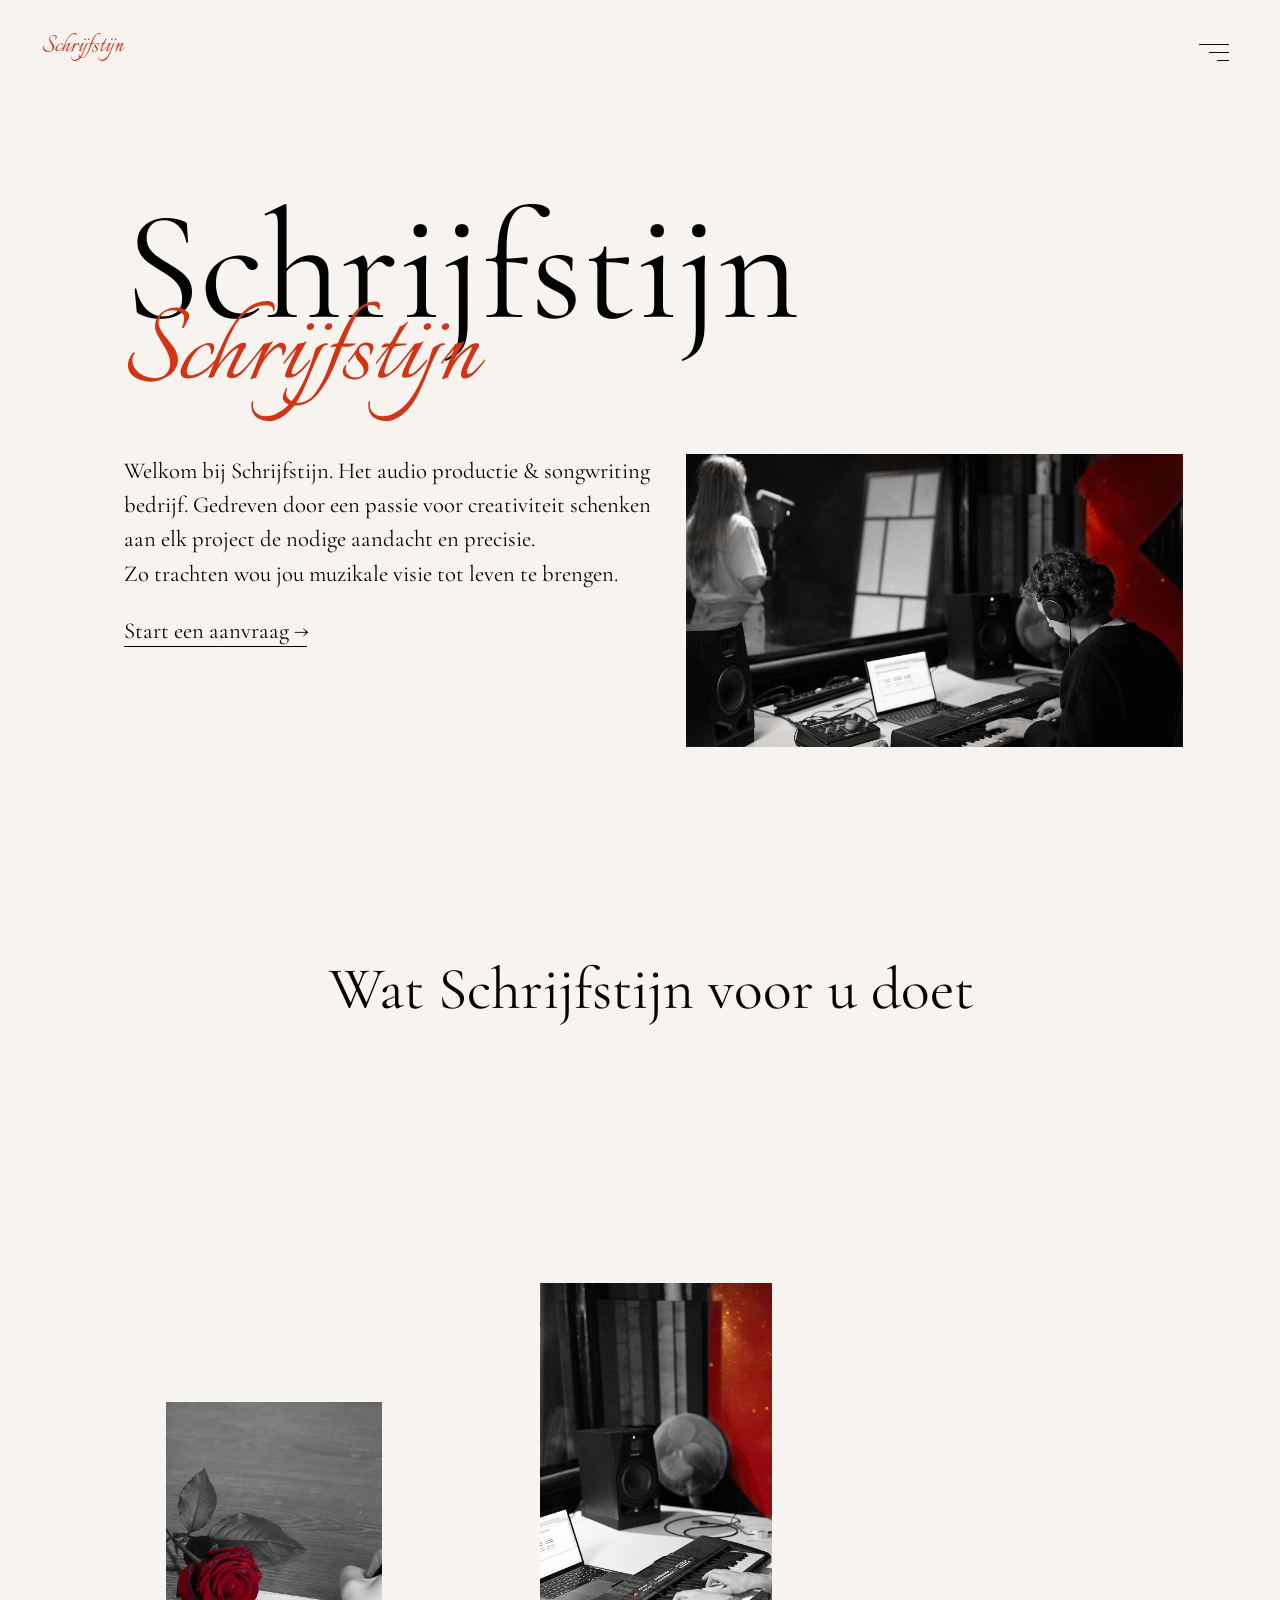
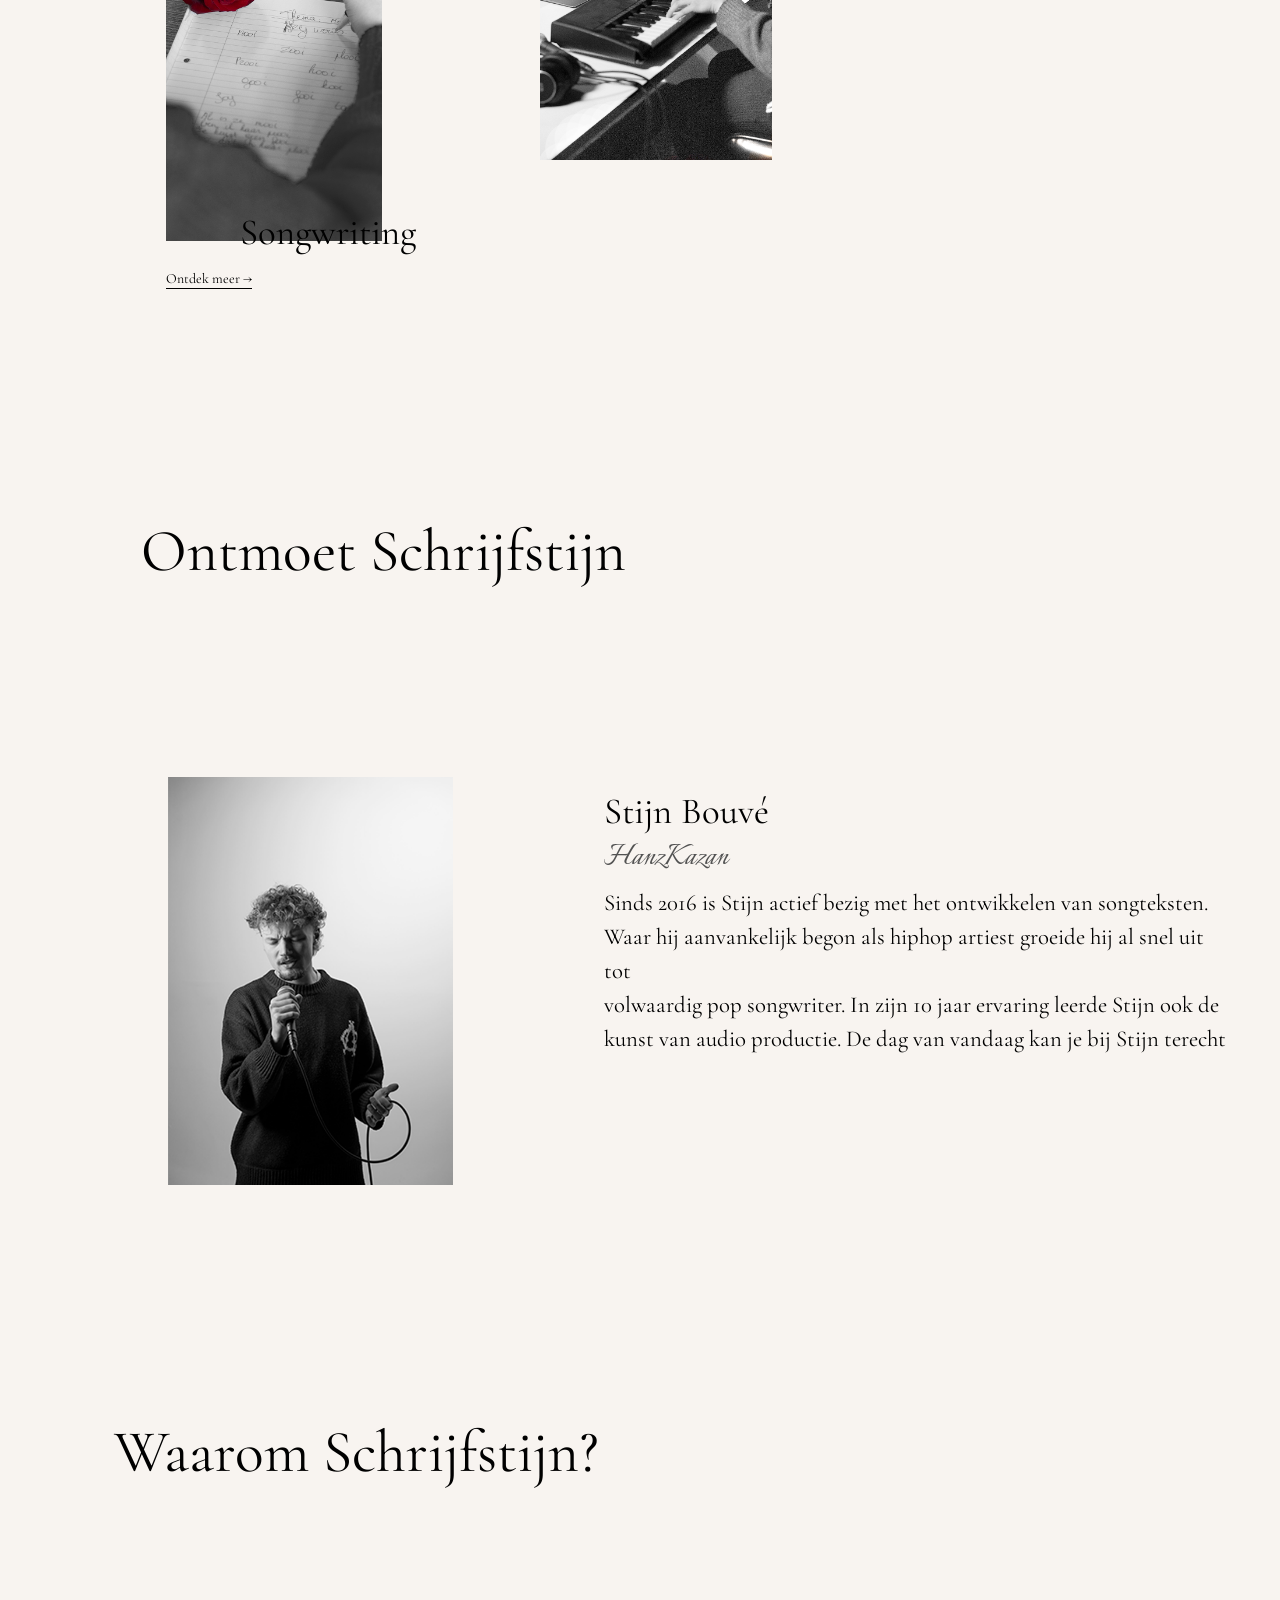
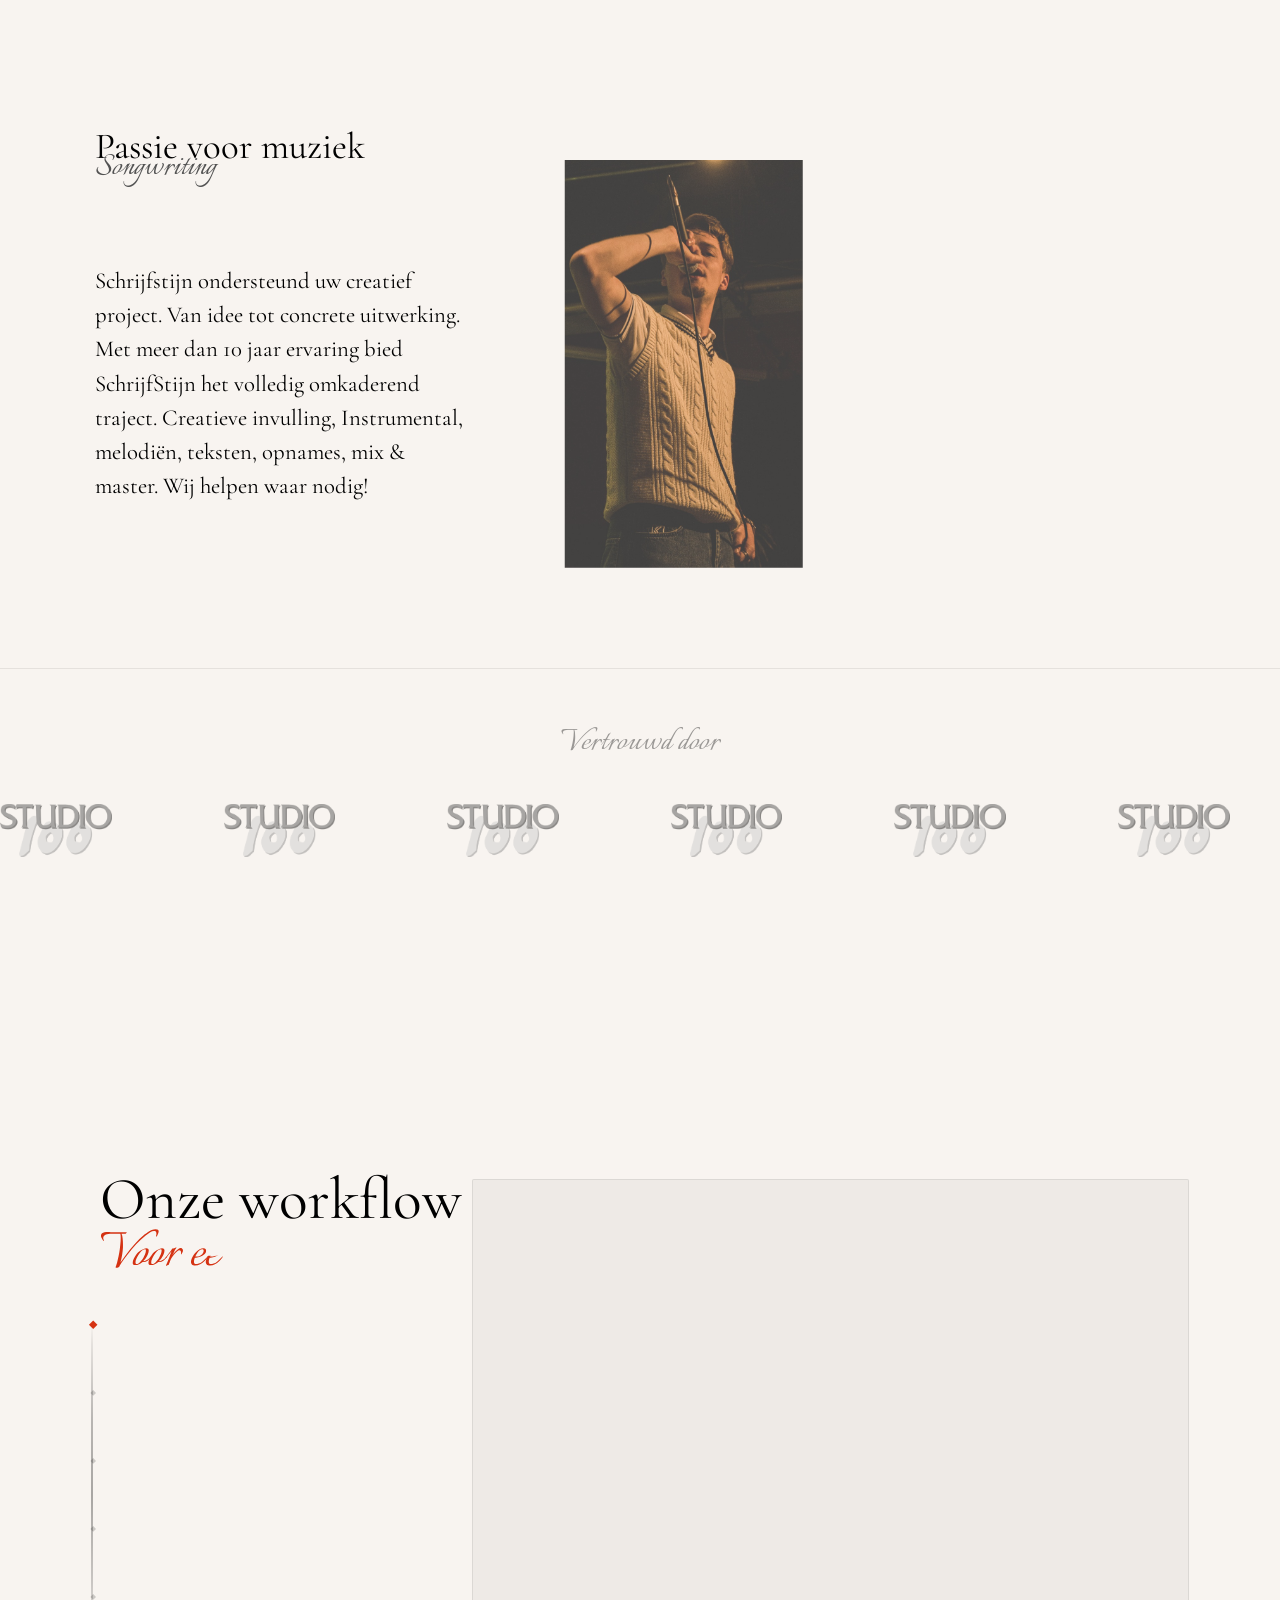
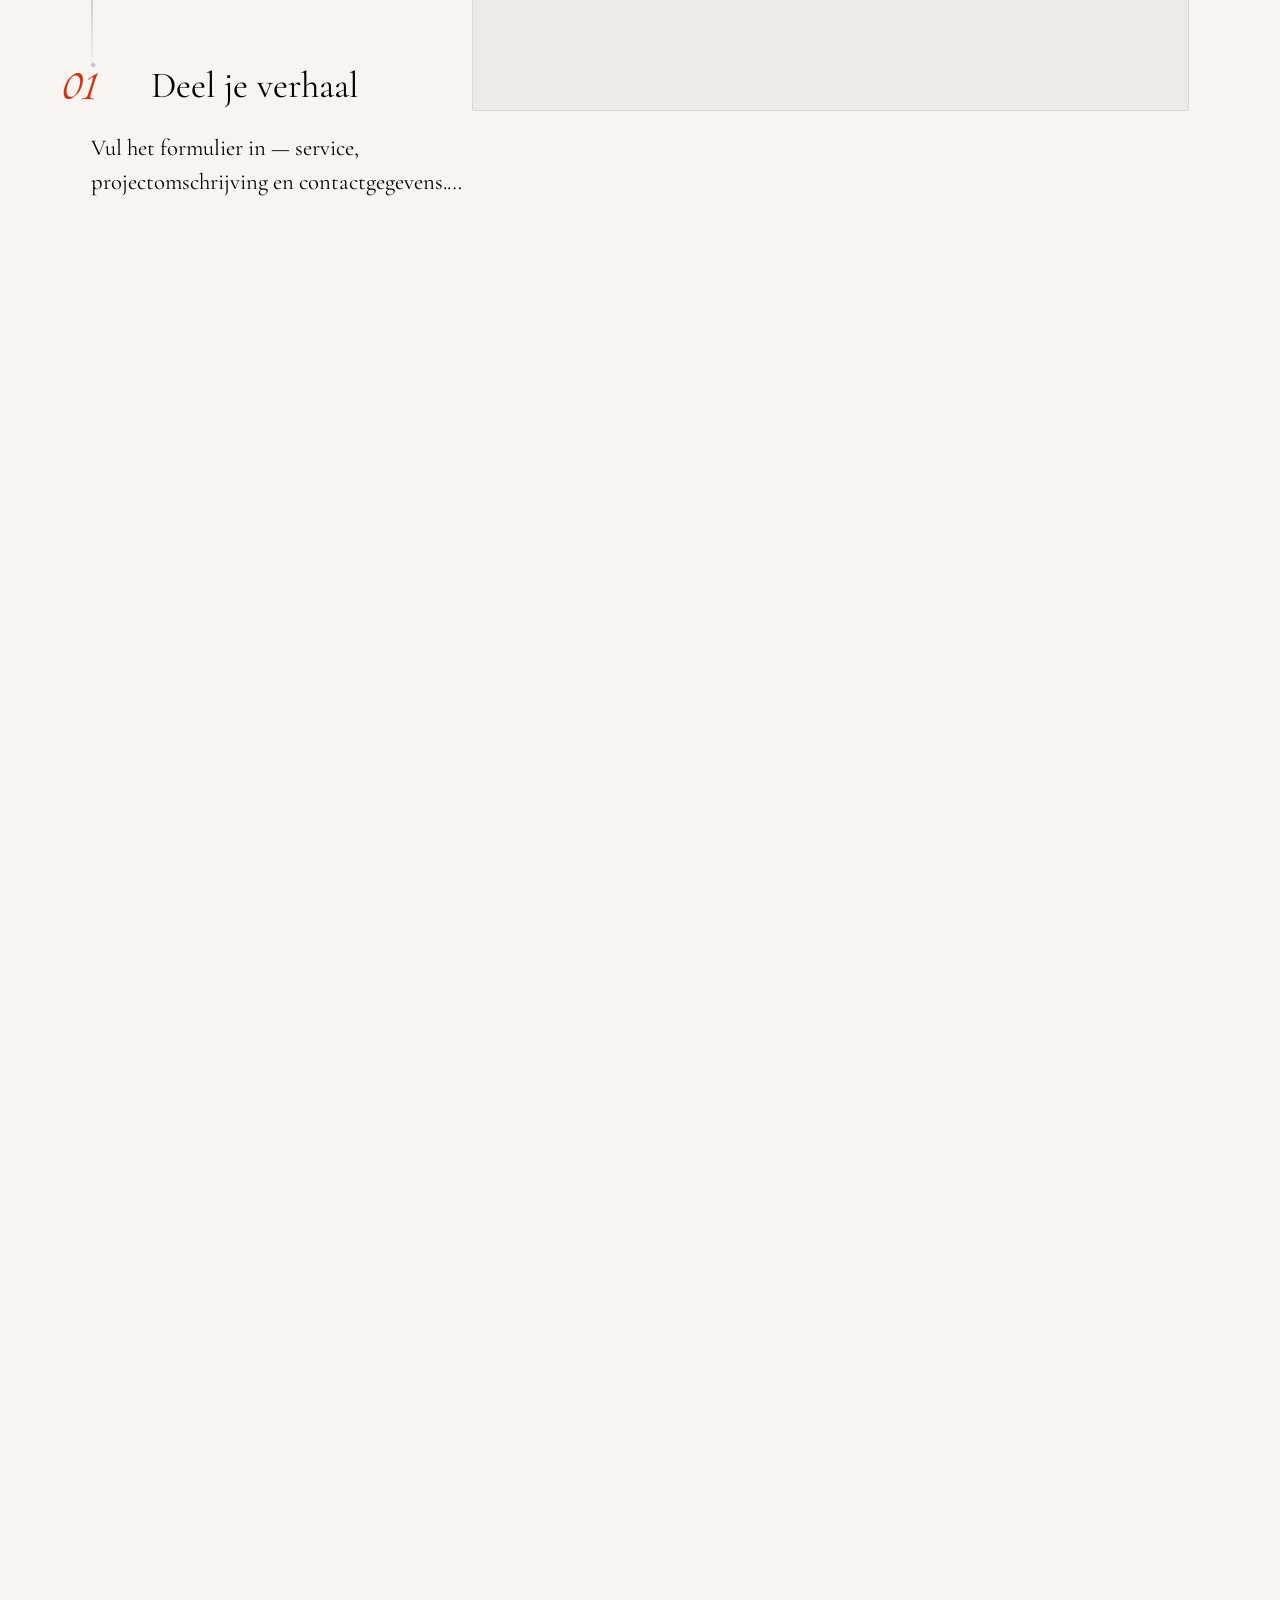
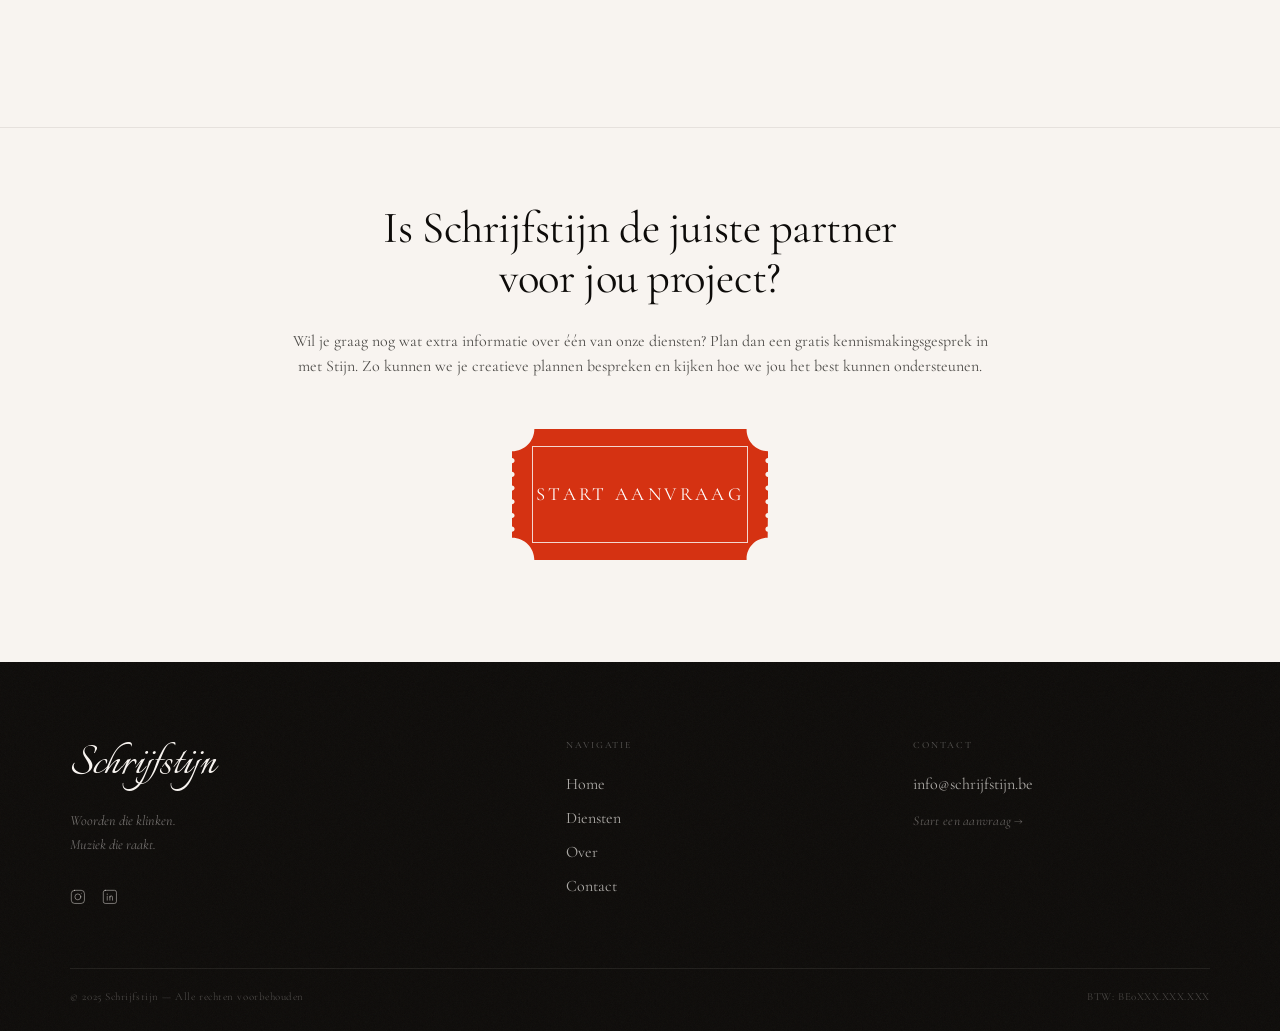
==== commit d5229202: "Add site footer with nav, contact, social icons and SEO markup; shrink desktop CTA section - New dar" ====
--- a/index.html
+++ b/index.html
@@ -623,5 +623,59 @@
             io.observe(section);
         })();
     </script>
+
+    <!-- ── Site Footer ── -->
+    <footer class="site-footer" itemscope itemtype="https://schema.org/Organization">
+        <div class="sf-inner">
+
+            <div class="sf-brand">
+                <a class="sf-wordmark" href="./index.html" itemprop="url" aria-label="Schrijfstijn — home">
+                    <span itemprop="name">Schrijfstijn</span>
+                </a>
+                <p class="sf-tagline">Woorden die klinken.<br>Muziek die raakt.</p>
+                <div class="sf-social" aria-label="Sociale media">
+                    <a class="sf-social-link" href="#" target="_blank" rel="noopener noreferrer" aria-label="Schrijfstijn op Instagram">
+                        <svg viewBox="0 0 24 24" fill="none" stroke="currentColor" stroke-width="1.5" stroke-linecap="round" stroke-linejoin="round" aria-hidden="true">
+                            <rect x="2" y="2" width="20" height="20" rx="5" ry="5"/>
+                            <circle cx="12" cy="12" r="4.5"/>
+                            <circle cx="17.5" cy="6.5" r="0.75" fill="currentColor" stroke="none"/>
+                        </svg>
+                    </a>
+                    <a class="sf-social-link" href="#" target="_blank" rel="noopener noreferrer" aria-label="Schrijfstijn op LinkedIn">
+                        <svg viewBox="0 0 24 24" fill="none" stroke="currentColor" stroke-width="1.5" stroke-linecap="round" stroke-linejoin="round" aria-hidden="true">
+                            <rect x="2" y="2" width="20" height="20" rx="3"/>
+                            <line x1="8" y1="11" x2="8" y2="17"/>
+                            <line x1="8" y1="7.5" x2="8" y2="8.5"/>
+                            <path d="M12 17v-4.5a2 2 0 0 1 4 0V17"/>
+                            <line x1="12" y1="11" x2="12" y2="12.5"/>
+                        </svg>
+                    </a>
+                </div>
+            </div>
+
+            <nav class="sf-nav" aria-label="Sitemap navigatie">
+                <p class="sf-col-label">Navigatie</p>
+                <ul class="sf-nav-list">
+                    <li><a href="./index.html">Home</a></li>
+                    <li><a href="./diensten.html">Diensten</a></li>
+                    <li><a href="./over.html">Over</a></li>
+                    <li><a href="./contact.html">Contact</a></li>
+                </ul>
+            </nav>
+
+            <address class="sf-contact" itemprop="address" itemscope itemtype="https://schema.org/PostalAddress">
+                <p class="sf-col-label">Contact</p>
+                <a class="sf-email" href="mailto:info@schrijfstijn.be" itemprop="email">info@schrijfstijn.be</a>
+                <a class="sf-contact-cta" href="./contact.html">Start een aanvraag →</a>
+            </address>
+
+        </div>
+
+        <div class="sf-bottom">
+            <p class="sf-copy">© 2025 Schrijfstijn — Alle rechten voorbehouden</p>
+            <p class="sf-vat">BTW: <span itemprop="taxID">BE0XXX.XXX.XXX</span></p>
+        </div>
+    </footer>
+
 </body>
 </html>
--- a/footer.css
+++ b/footer.css
@@ -2,7 +2,7 @@
 
 .final-cta {
     background: #f8f4f0;
-    padding: clamp(5rem, 8vw, 8rem) 5.5vw clamp(6rem, 10vw, 10rem);
+    padding: clamp(4rem, 6vw, 7rem) 5.5vw clamp(5rem, 8vw, 8.5rem);
     display: flex;
     flex-direction: column;
     align-items: center;
@@ -14,21 +14,21 @@
     font-family: "Cormorant Garamond", serif;
     font-weight: 400;
     font-style: normal;
-    font-size: clamp(2.25rem, 4.72vw, 4.25rem);
+    font-size: clamp(2.25rem, 3.5vw, 3.25rem);
     line-height: 1.1;
     letter-spacing: -0.01em;
     color: #0d0b09;
     margin: 0 0 clamp(1.25rem, 2vw, 2rem);
-    max-width: 22ch;
+    max-width: 30ch;
 }
 
 .final-cta-body {
     font-family: "Cormorant Garamond", serif;
     font-weight: 400;
-    font-size: clamp(1rem, 1.45vw, 1.625rem);
+    font-size: clamp(1rem, 1.25vw, 1.375rem);
     line-height: 1.6;
     color: rgba(13,11,9,0.72);
-    max-width: 39.6875rem;
+    max-width: clamp(39rem, 55vw, 54rem);
     margin: 0 0 clamp(2.5rem, 4vw, 3.5rem);
 }
 
@@ -38,7 +38,7 @@
     display: inline-flex;
     align-items: center;
     justify-content: center;
-    width: clamp(16rem, 24vw, 23.5625rem);
+    width: clamp(14rem, 20vw, 20rem);
     aspect-ratio: 299 / 153;
     text-decoration: none;
     color: #fff;
@@ -142,8 +142,215 @@
 
 /* ── Large desktop ── */
 @media (min-width: 1920px) {
-    .final-cta-btn { width: 28rem; }
+    .final-cta-btn { width: 22rem; }
 }
 @media (min-width: 2560px) {
-    .final-cta-btn { width: 32rem; }
-}
+    .final-cta-btn { width: 26rem; }
+}
+
+
+/* ════════════════════════════════════════════
+   Site Footer
+   ════════════════════════════════════════════ */
+
+.site-footer {
+    background: #0d0b09;
+    color: #f8f4f0;
+    padding: clamp(3.5rem, 6vw, 6rem) clamp(1.5rem, 5.5vw, 7rem) 0;
+    position: relative;
+    overflow: hidden;
+}
+
+.site-footer::before {
+    content: '';
+    position: absolute;
+    inset: 0;
+    background-image: url("data:image/svg+xml,%3Csvg viewBox='0 0 256 256' xmlns='http://www.w3.org/2000/svg'%3E%3Cfilter id='n'%3E%3CfeTurbulence type='fractalNoise' baseFrequency='0.9' numOctaves='4' stitchTiles='stitch'/%3E%3C/filter%3E%3Crect width='100%25' height='100%25' filter='url(%23n)'/%3E%3C/svg%3E");
+    background-size: 128px 128px;
+    opacity: 0.04;
+    pointer-events: none;
+    z-index: 0;
+}
+
+.sf-inner {
+    position: relative;
+    z-index: 1;
+    display: grid;
+    grid-template-columns: 1.5fr 1fr 1fr;
+    grid-template-areas: "brand nav contact";
+    gap: clamp(2rem, 4vw, 4.5rem);
+    max-width: 90rem;
+    margin: 0 auto;
+    padding-bottom: clamp(3rem, 5vw, 5rem);
+    border-bottom: 1px solid rgba(248,244,240,0.08);
+}
+
+/* ── Brand column ── */
+.sf-brand { grid-area: brand; }
+
+.sf-wordmark {
+    display: inline-block;
+    font-family: "Italianno", serif;
+    font-size: clamp(3.25rem, 4vw, 5rem);
+    color: #f8f4f0;
+    text-decoration: none;
+    line-height: 1;
+    margin: 0 0 1.375rem;
+    transition: color 0.3s;
+}
+.sf-wordmark:hover { color: #D53212; }
+
+.sf-tagline {
+    font-family: "Cormorant Garamond", serif;
+    font-style: italic;
+    font-size: clamp(0.9rem, 1.1vw, 1.0625rem);
+    line-height: 1.7;
+    color: rgba(248,244,240,0.42);
+    margin: 0 0 2.25rem;
+}
+
+.sf-social {
+    display: flex;
+    gap: 1.125rem;
+    align-items: center;
+}
+
+.sf-social-link {
+    display: flex;
+    align-items: center;
+    justify-content: center;
+    color: rgba(248,244,240,0.45);
+    transition: color 0.28s;
+}
+.sf-social-link:hover { color: #D53212; }
+.sf-social-link svg { width: 1.125rem; height: 1.125rem; }
+
+/* ── Column label ── */
+.sf-col-label {
+    font-family: "Cormorant Garamond", serif;
+    font-size: 0.6875rem;
+    font-weight: 500;
+    letter-spacing: 0.2em;
+    text-transform: uppercase;
+    color: rgba(248,244,240,0.28);
+    margin: 0 0 1.625rem;
+}
+
+/* ── Nav column ── */
+.sf-nav { grid-area: nav; }
+
+.sf-nav-list {
+    list-style: none;
+    padding: 0;
+    margin: 0;
+    display: flex;
+    flex-direction: column;
+    gap: 1rem;
+}
+
+.sf-nav-list a {
+    font-family: "Cormorant Garamond", serif;
+    font-size: clamp(1rem, 1.25vw, 1.25rem);
+    color: rgba(248,244,240,0.68);
+    text-decoration: none;
+    transition: color 0.25s;
+    display: inline-block;
+    position: relative;
+}
+.sf-nav-list a::after {
+    content: '';
+    position: absolute;
+    bottom: -1px;
+    left: 0;
+    width: 0;
+    height: 1px;
+    background: #D53212;
+    transition: width 0.38s cubic-bezier(0.22, 0.61, 0.36, 1);
+}
+.sf-nav-list a:hover { color: #f8f4f0; }
+.sf-nav-list a:hover::after { width: 100%; }
+
+/* ── Contact column ── */
+.sf-contact {
+    grid-area: contact;
+    font-style: normal;
+    display: flex;
+    flex-direction: column;
+    align-items: flex-start;
+}
+
+.sf-email {
+    font-family: "Cormorant Garamond", serif;
+    font-size: clamp(1rem, 1.25vw, 1.25rem);
+    color: rgba(248,244,240,0.68);
+    text-decoration: none;
+    transition: color 0.25s;
+    margin-bottom: 1.375rem;
+    word-break: break-all;
+}
+.sf-email:hover { color: #D53212; }
+
+.sf-contact-cta {
+    font-family: "Cormorant Garamond", serif;
+    font-size: clamp(0.875rem, 1.05vw, 1rem);
+    font-style: italic;
+    color: rgba(248,244,240,0.35);
+    text-decoration: none;
+    letter-spacing: 0.02em;
+    transition: color 0.25s;
+}
+.sf-contact-cta:hover { color: rgba(248,244,240,0.7); }
+
+/* ── Bottom bar ── */
+.sf-bottom {
+    position: relative;
+    z-index: 1;
+    display: flex;
+    align-items: center;
+    justify-content: space-between;
+    flex-wrap: wrap;
+    gap: 0.5rem;
+    max-width: 90rem;
+    margin: 0 auto;
+    padding: 1.5rem 0 2rem;
+}
+
+.sf-copy,
+.sf-vat {
+    font-family: "Cormorant Garamond", serif;
+    font-size: clamp(0.75rem, 0.85vw, 0.875rem);
+    color: rgba(248,244,240,0.25);
+    margin: 0;
+    letter-spacing: 0.05em;
+}
+
+/* ── Tablet: 2-column ── */
+@media (max-width: 1023px) {
+    .sf-inner {
+        grid-template-columns: 1fr 1fr;
+        grid-template-areas:
+            "brand brand"
+            "nav   contact";
+        gap: clamp(1.5rem, 3vw, 2.5rem);
+    }
+}
+
+/* ── Mobile: 1-column ── */
+@media (max-width: 600px) {
+    .sf-inner {
+        grid-template-columns: 1fr;
+        grid-template-areas:
+            "brand"
+            "nav"
+            "contact";
+        gap: 2.5rem;
+    }
+    .sf-bottom {
+        flex-direction: column;
+        align-items: flex-start;
+        gap: 0.375rem;
+    }
+    .sf-wordmark {
+        font-size: clamp(2.75rem, 12vw, 4rem);
+    }
+}
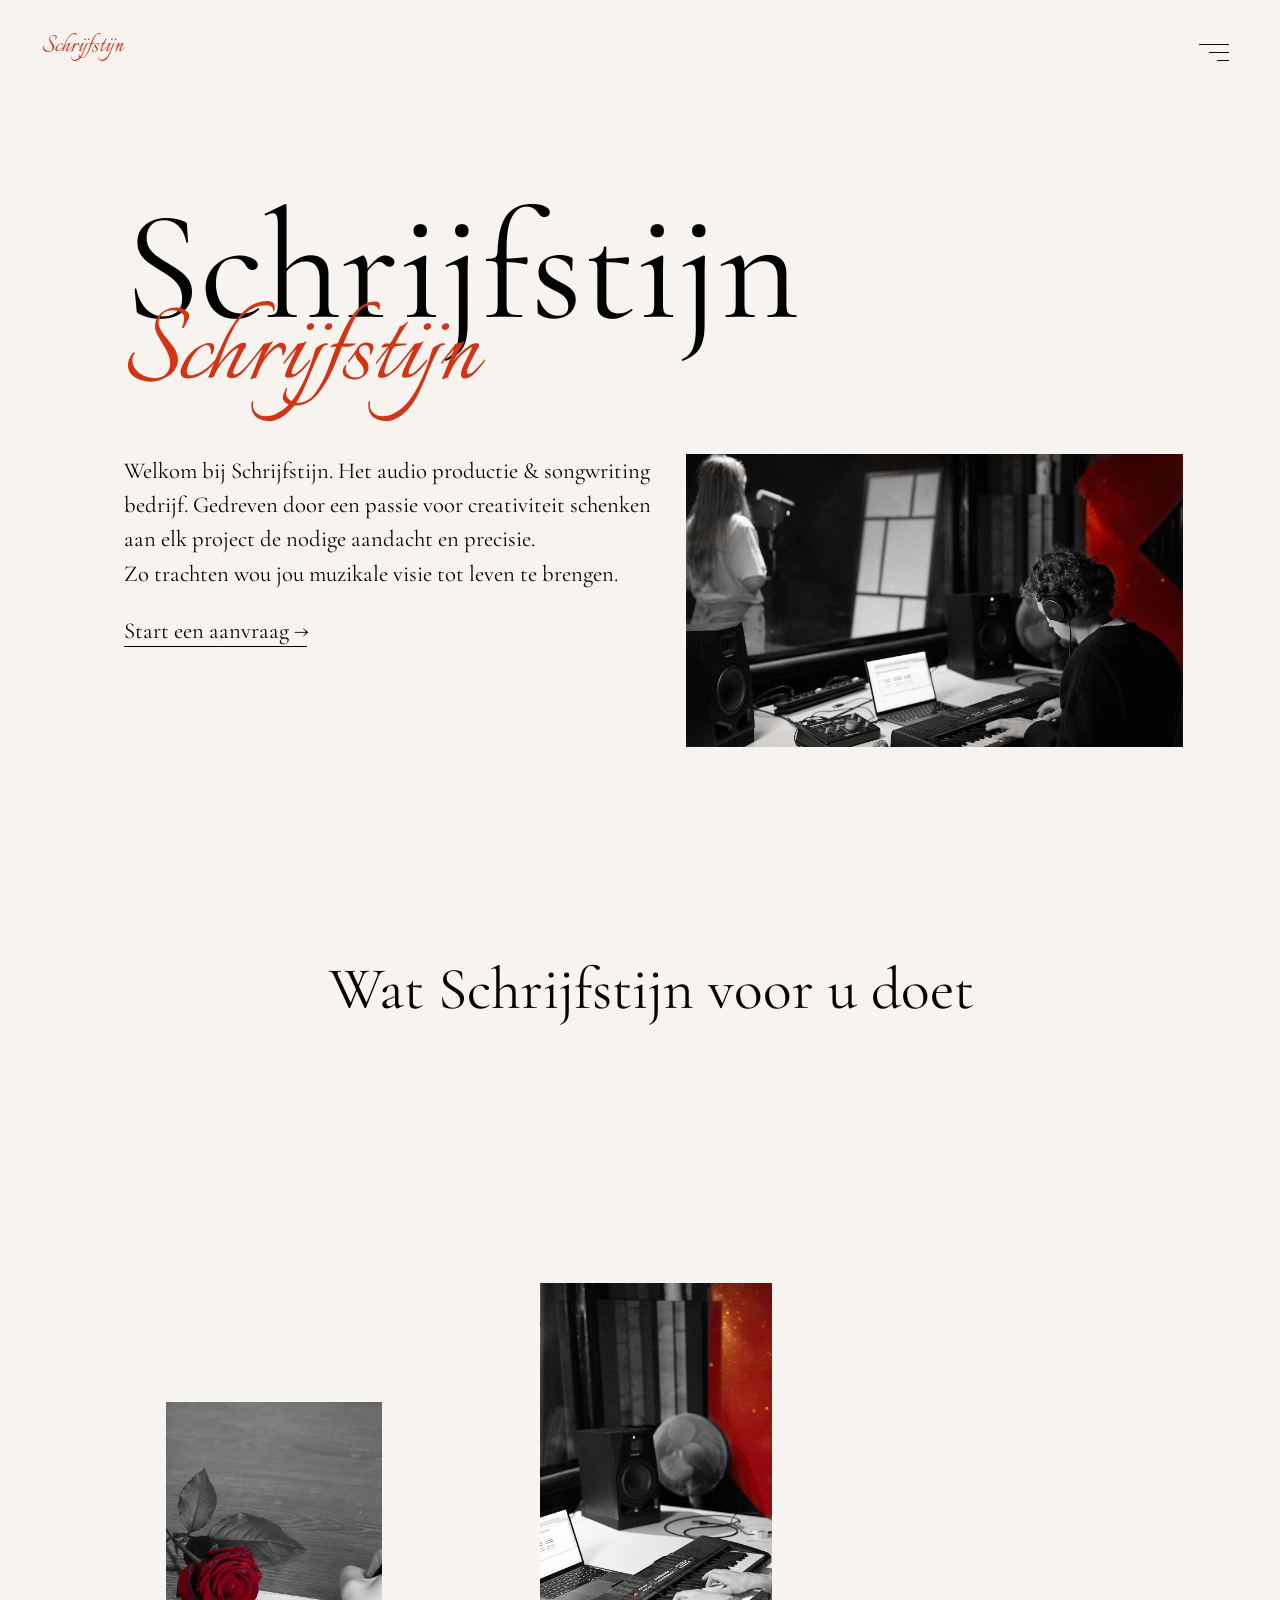
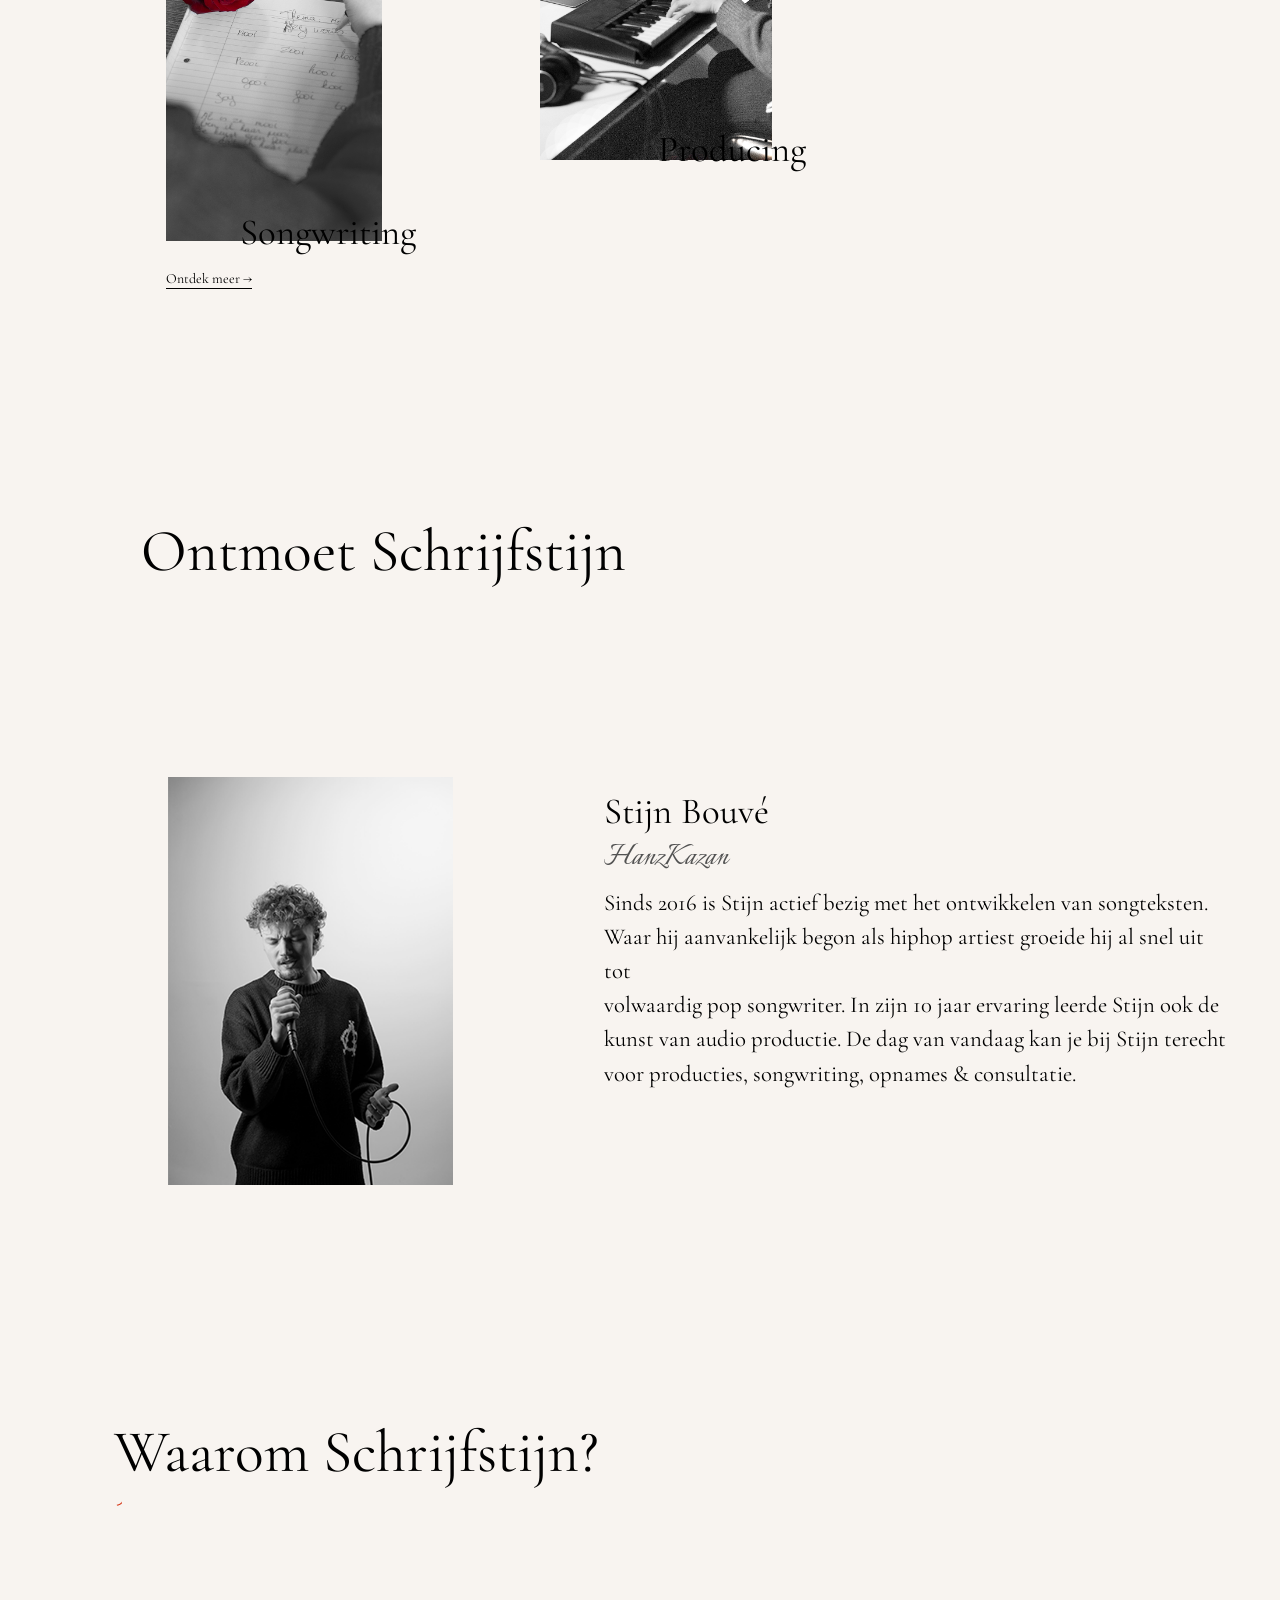
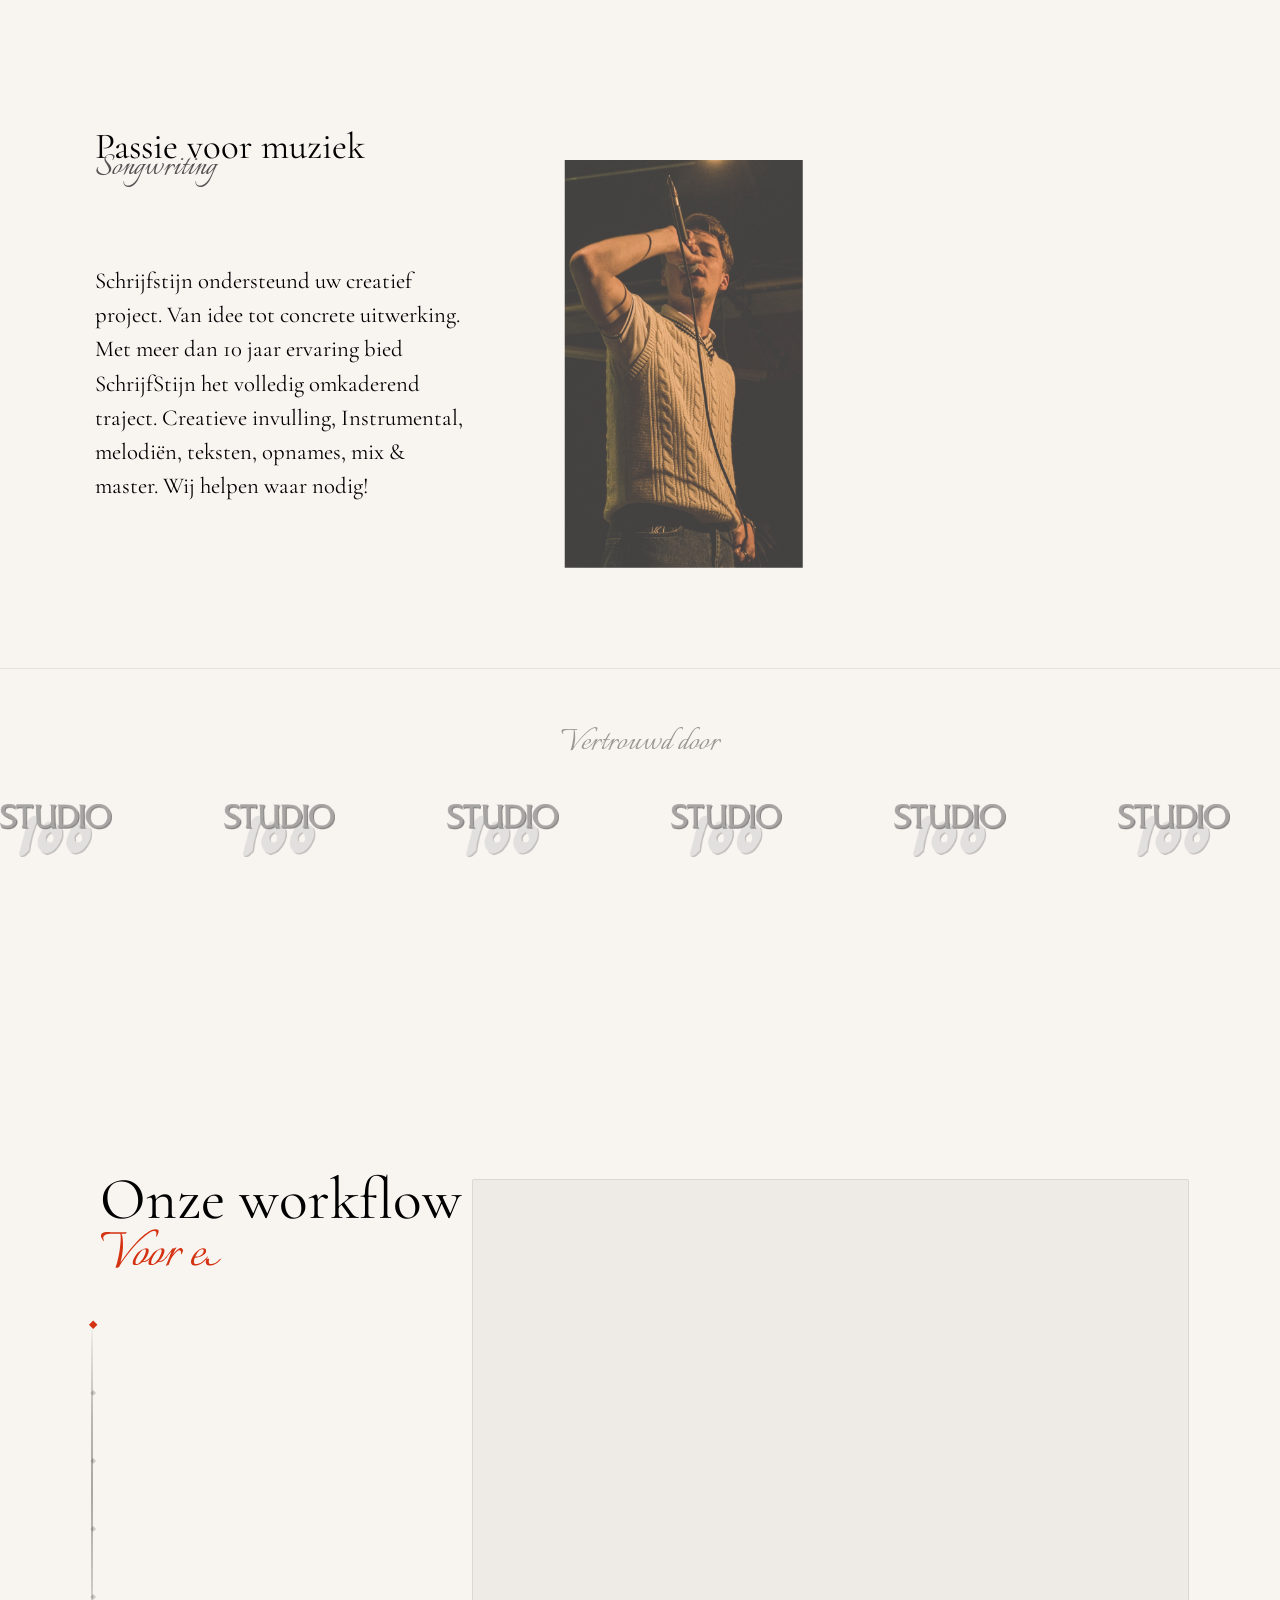
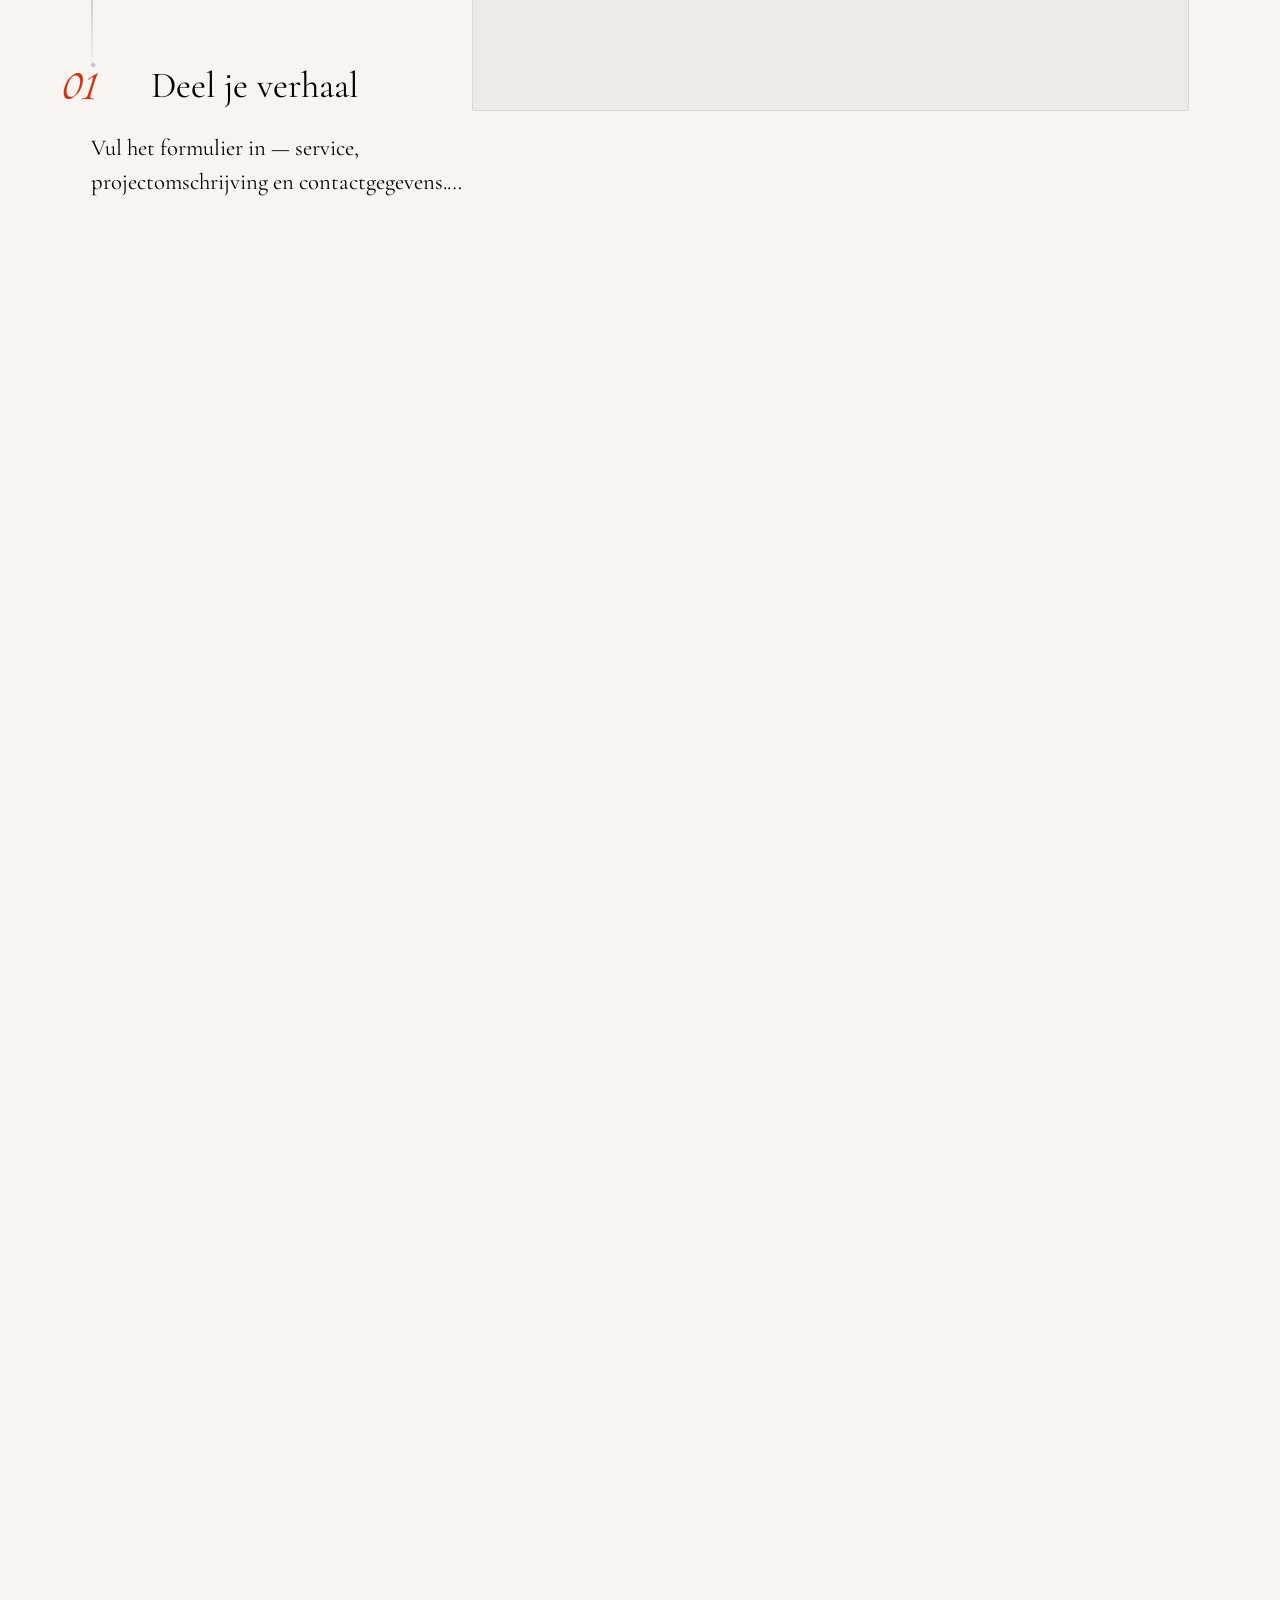
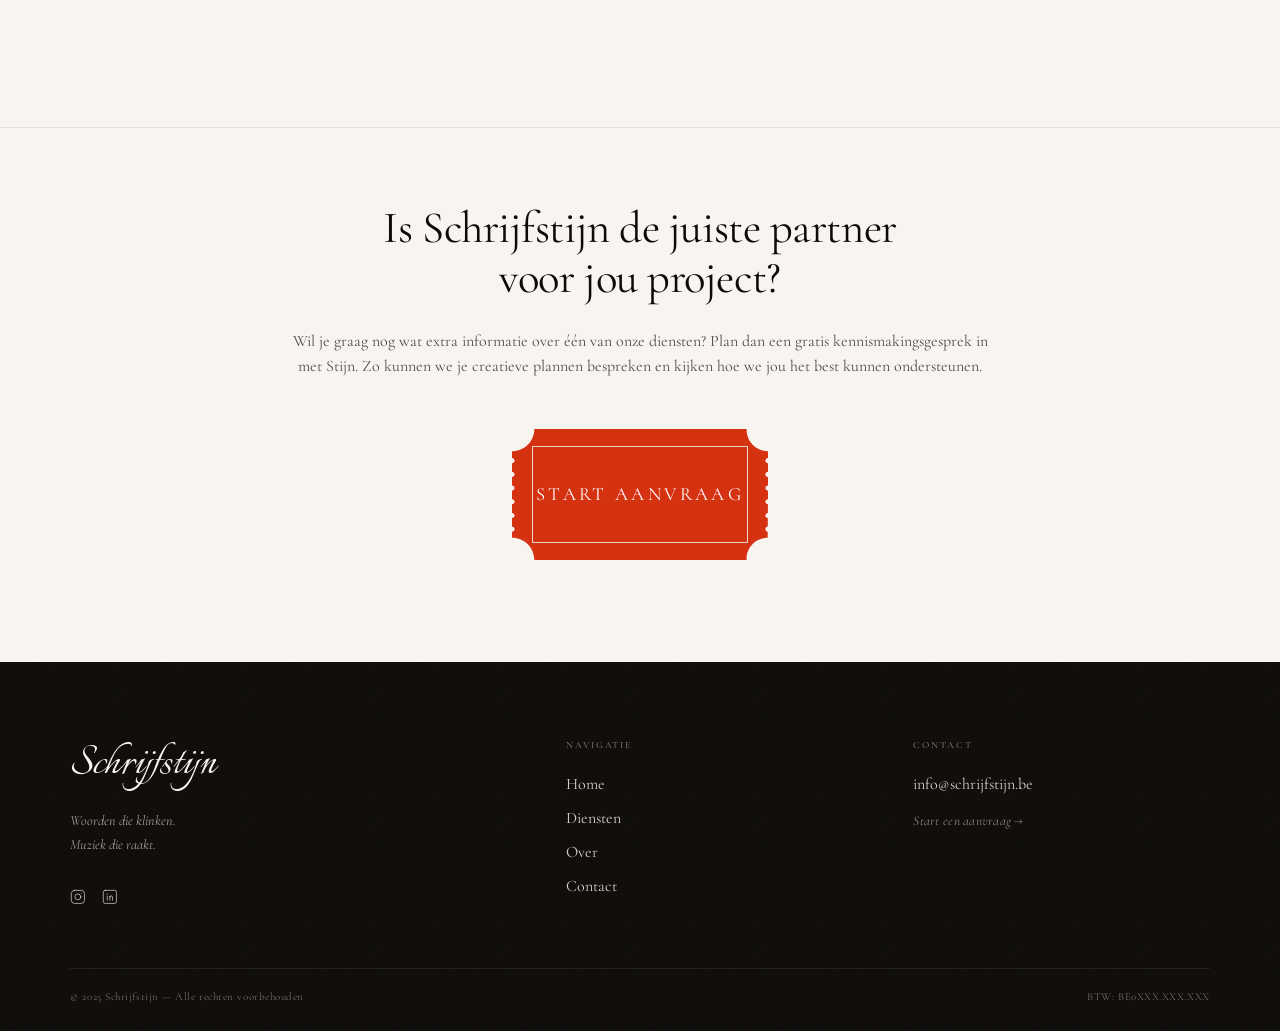
==== commit c604c65f: "Add contact page, thank-you page, Cloudflare Pages Function, and fix nav links - contact.html: brand" ====
--- a/index.html
+++ b/index.html
@@ -63,7 +63,7 @@
                 <li class="menu-nav-item" data-photo="mn-contact" data-idx="04" data-href="contact.html">
                     <div class="menu-nav-item__inner">
                         <span class="menu-nav-num">04</span>
-                        <a class="menu-nav-link" href="#contact">Contact</a>
+                        <a class="menu-nav-link" href="./contact.html">Contact</a>
                         <span class="menu-nav-sub">Start een aanvraag</span>
                     </div>
                 </li>
@@ -114,21 +114,21 @@
                 <img class="services-num services-num-01" data-src="./Schrijfstijn%20home%20page/num-01.svg" alt="01">
                 <img class="services-photo services-photo-01" src="./Schrijfstijn%20home%20page/test-songwriter.png" alt="">
                 <h3 class="services-label services-label-01">Songwriting</h3>
-                <a class="services-cta services-cta-01" href="#">Ontdek meer →</a>
+                <a class="services-cta services-cta-01" href="./diensten.html#songwriting">Ontdek meer →</a>
             </div>
             <!-- 02 Producing -->
             <div class="svc-card">
                 <img class="services-num services-num-02" data-src="./Schrijfstijn%20home%20page/num-02.svg" alt="02">
                 <img class="services-photo services-photo-02" src="./Schrijfstijn%20home%20page/musiclit1.png" alt="">
                 <h3 class="services-label services-label-02">Producing</h3>
-                <a class="services-cta services-cta-02" href="#">Ontdek meer →</a>
+                <a class="services-cta services-cta-02" href="./diensten.html#producing">Ontdek meer →</a>
             </div>
             <!-- 03 Consulting -->
             <div class="svc-card">
                 <img class="services-num services-num-03" data-src="./Schrijfstijn%20home%20page/num-03.svg" alt="03">
                 <img class="services-photo services-photo-03" src="./Schrijfstijn%20home%20page/consulting.png" alt="">
                 <h3 class="services-label services-label-03">Consulting</h3>
-                <a class="services-cta services-cta-03" href="#">Ontdek meer →</a>
+                <a class="services-cta services-cta-03" href="./diensten.html#consulting">Ontdek meer →</a>
             </div>
         </div>
         <div class="svc-dots" aria-hidden="true">
@@ -151,7 +151,7 @@
             <span class="about-body-line">kunst van audio productie. De dag van vandaag kan je bij Stijn terecht</span>
             <span class="about-body-line">voor producties, songwriting, opnames & consultatie.</span>
         </p>
-        <a class="about-cta" href="#">Ontdek meer →</a>
+        <a class="about-cta" href="./over.html#ontmoet">Ontdek meer →</a>
     </section>
 
     <section class="waarom">
--- a/footer.css
+++ b/footer.css
@@ -205,7 +205,7 @@
     font-style: italic;
     font-size: clamp(0.9rem, 1.1vw, 1.0625rem);
     line-height: 1.7;
-    color: rgba(248,244,240,0.42);
+    color: rgba(248,244,240,0.62);
     margin: 0 0 2.25rem;
 }
 
@@ -219,7 +219,7 @@
     display: flex;
     align-items: center;
     justify-content: center;
-    color: rgba(248,244,240,0.45);
+    color: rgba(248,244,240,0.62);
     transition: color 0.28s;
 }
 .sf-social-link:hover { color: #D53212; }
@@ -232,7 +232,7 @@
     font-weight: 500;
     letter-spacing: 0.2em;
     text-transform: uppercase;
-    color: rgba(248,244,240,0.28);
+    color: rgba(248,244,240,0.45);
     margin: 0 0 1.625rem;
 }
 
@@ -251,7 +251,7 @@
 .sf-nav-list a {
     font-family: "Cormorant Garamond", serif;
     font-size: clamp(1rem, 1.25vw, 1.25rem);
-    color: rgba(248,244,240,0.68);
+    color: rgba(248,244,240,0.85);
     text-decoration: none;
     transition: color 0.25s;
     display: inline-block;
@@ -282,7 +282,7 @@
 .sf-email {
     font-family: "Cormorant Garamond", serif;
     font-size: clamp(1rem, 1.25vw, 1.25rem);
-    color: rgba(248,244,240,0.68);
+    color: rgba(248,244,240,0.85);
     text-decoration: none;
     transition: color 0.25s;
     margin-bottom: 1.375rem;
@@ -294,12 +294,12 @@
     font-family: "Cormorant Garamond", serif;
     font-size: clamp(0.875rem, 1.05vw, 1rem);
     font-style: italic;
-    color: rgba(248,244,240,0.35);
+    color: rgba(248,244,240,0.52);
     text-decoration: none;
     letter-spacing: 0.02em;
     transition: color 0.25s;
 }
-.sf-contact-cta:hover { color: rgba(248,244,240,0.7); }
+.sf-contact-cta:hover { color: rgba(248,244,240,0.85); }
 
 /* ── Bottom bar ── */
 .sf-bottom {
@@ -319,7 +319,7 @@
 .sf-vat {
     font-family: "Cormorant Garamond", serif;
     font-size: clamp(0.75rem, 0.85vw, 0.875rem);
-    color: rgba(248,244,240,0.25);
+    color: rgba(248,244,240,0.42);
     margin: 0;
     letter-spacing: 0.05em;
 }
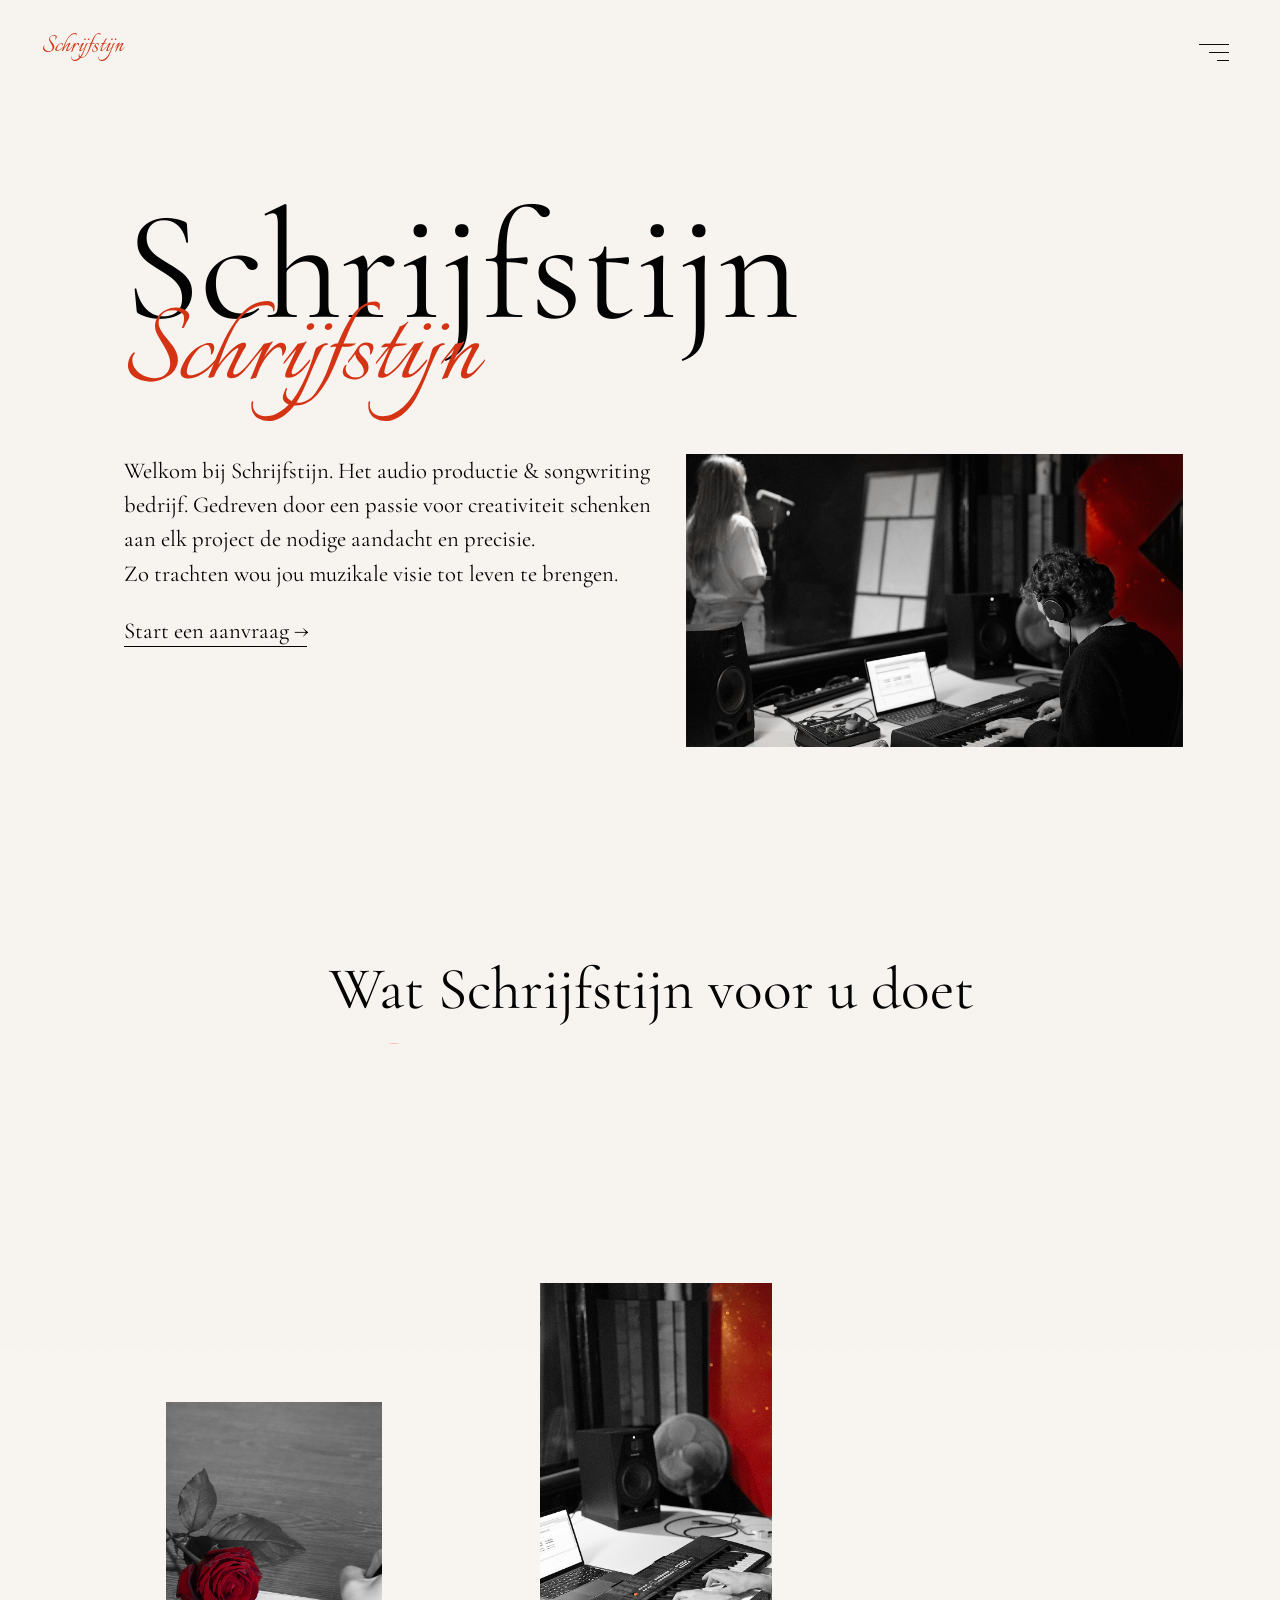
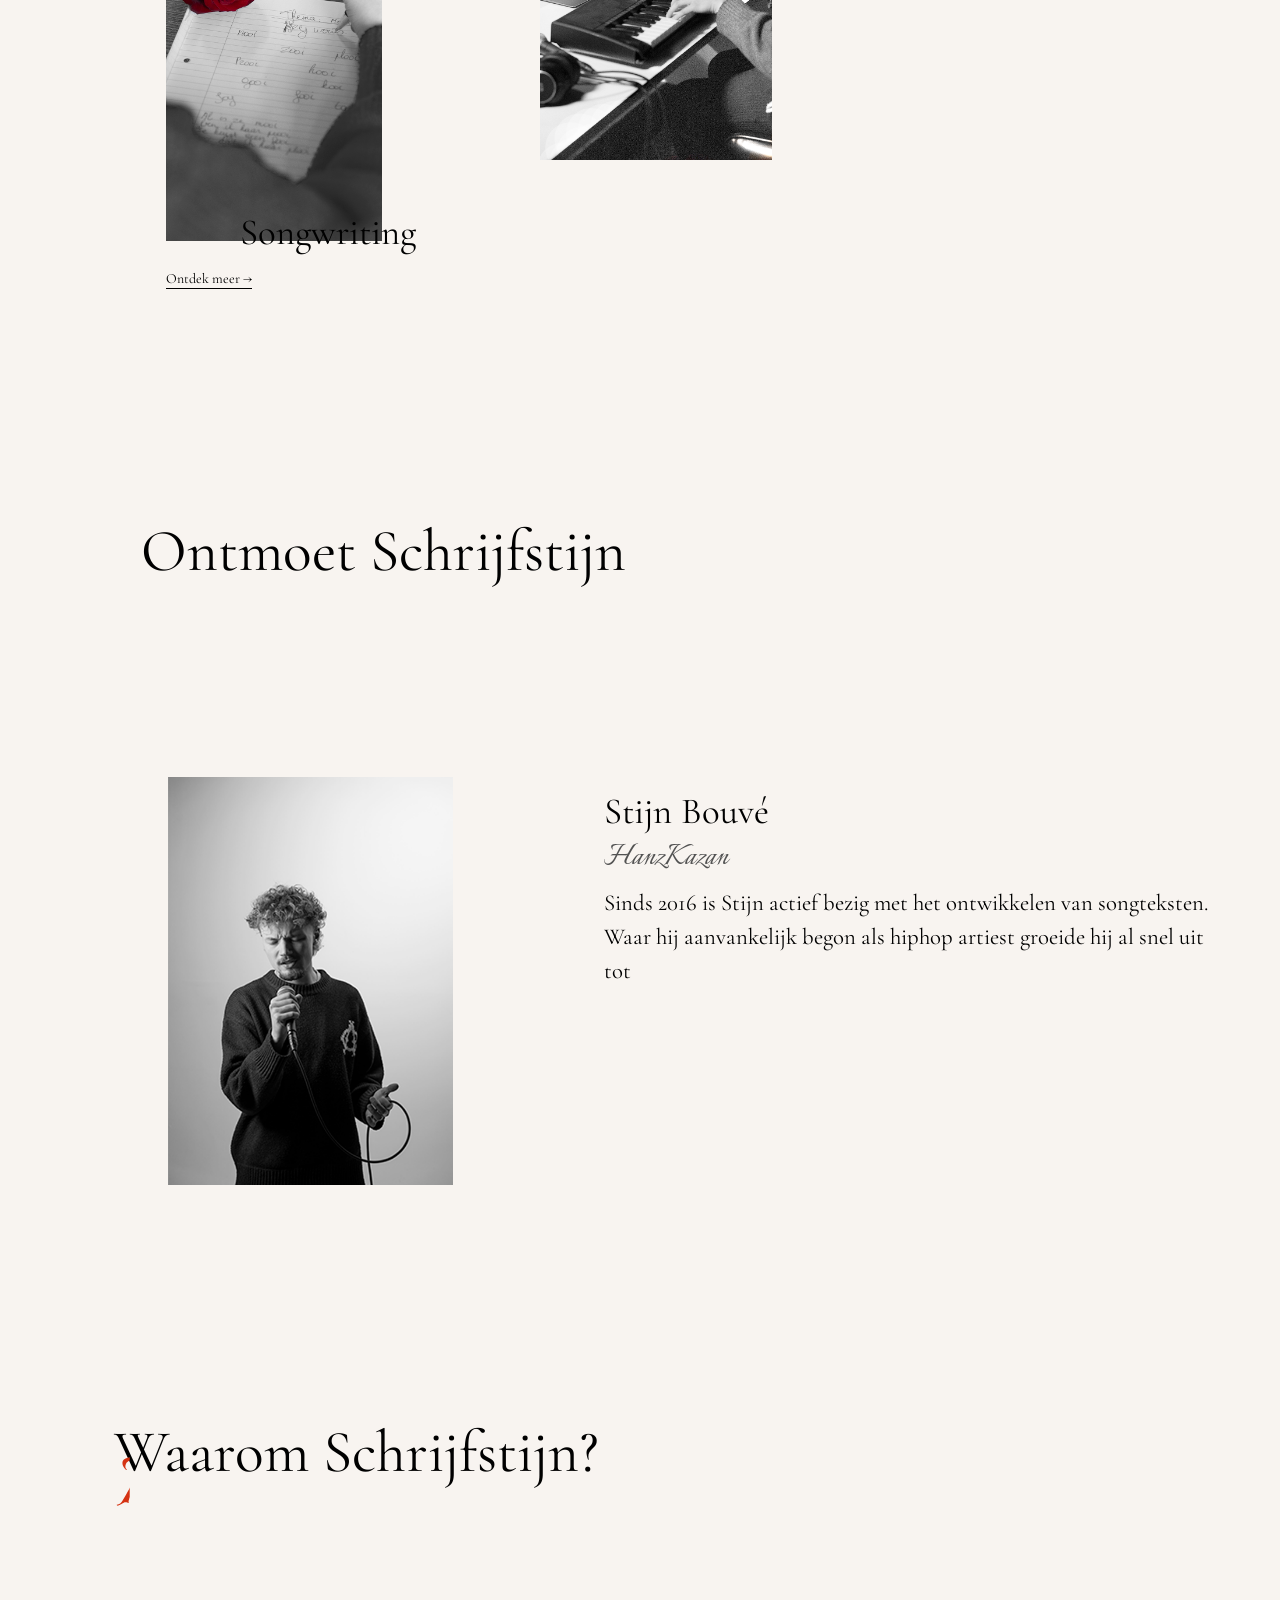
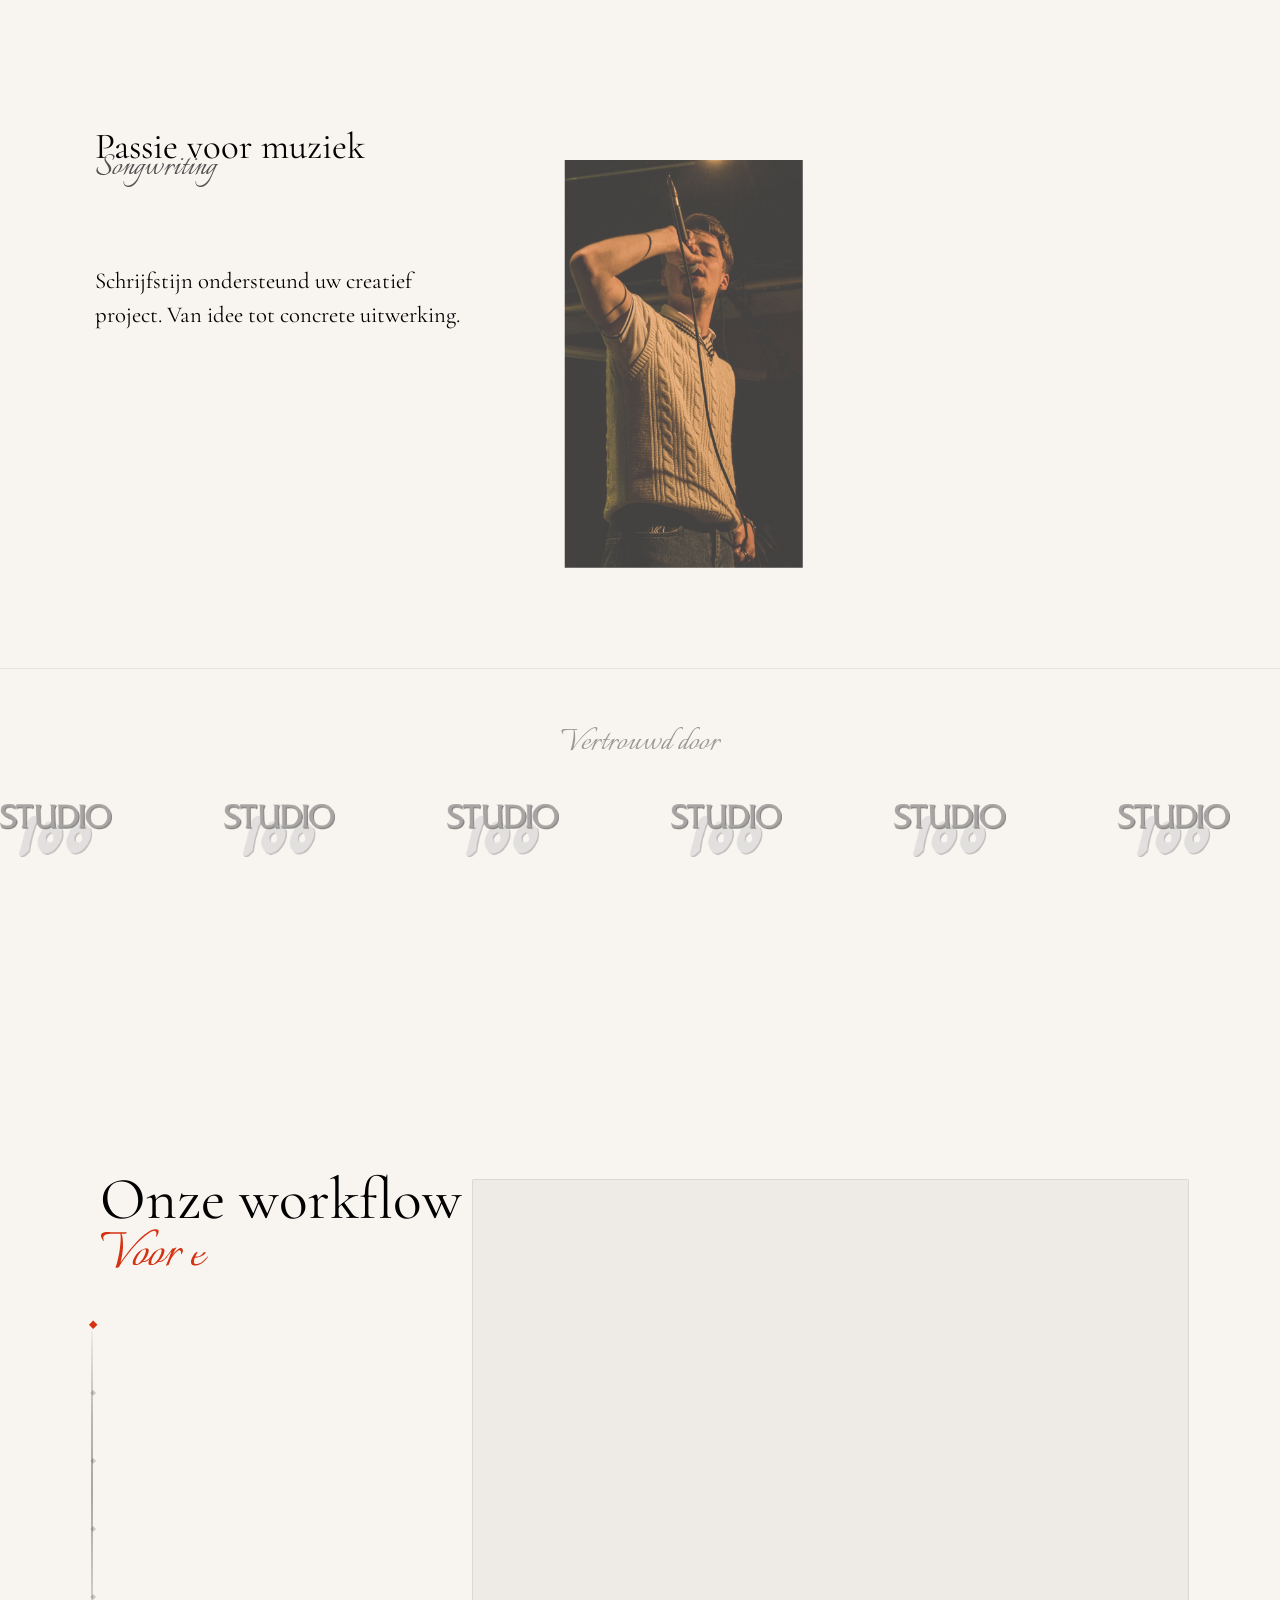
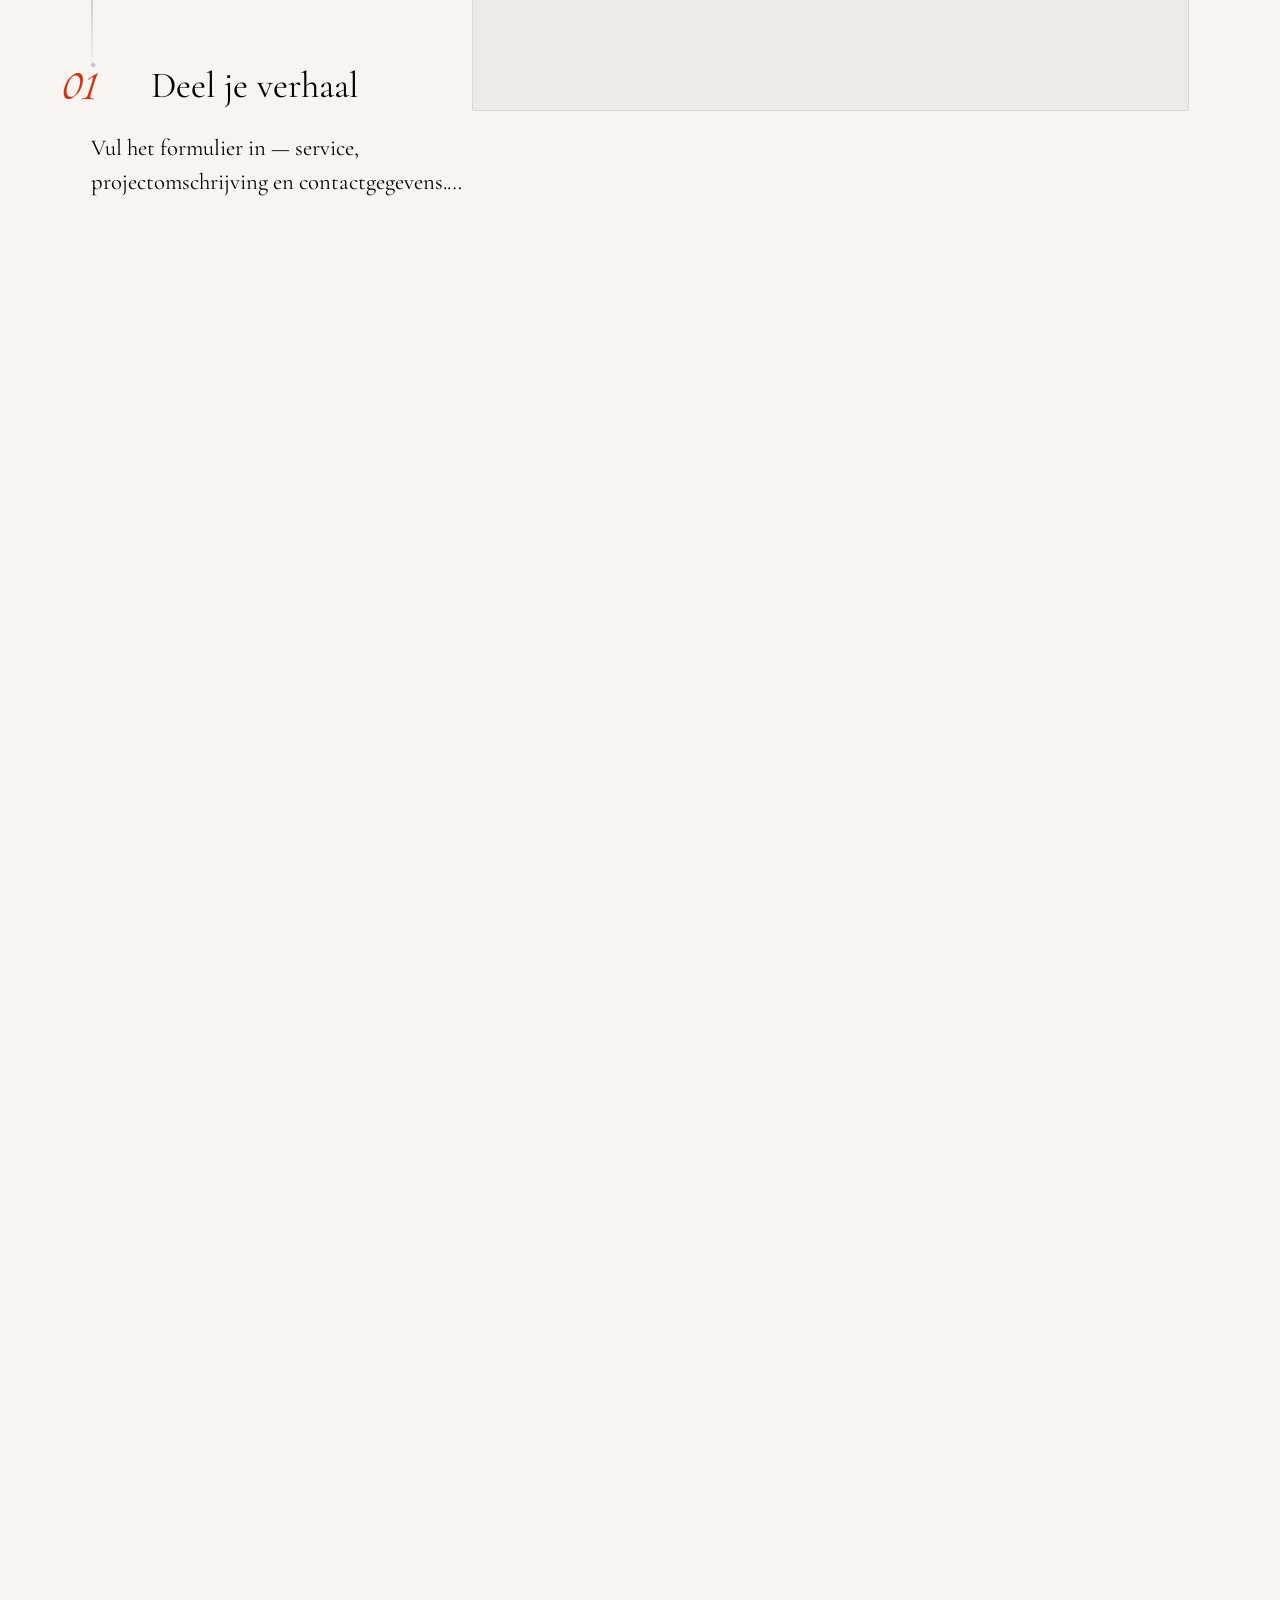
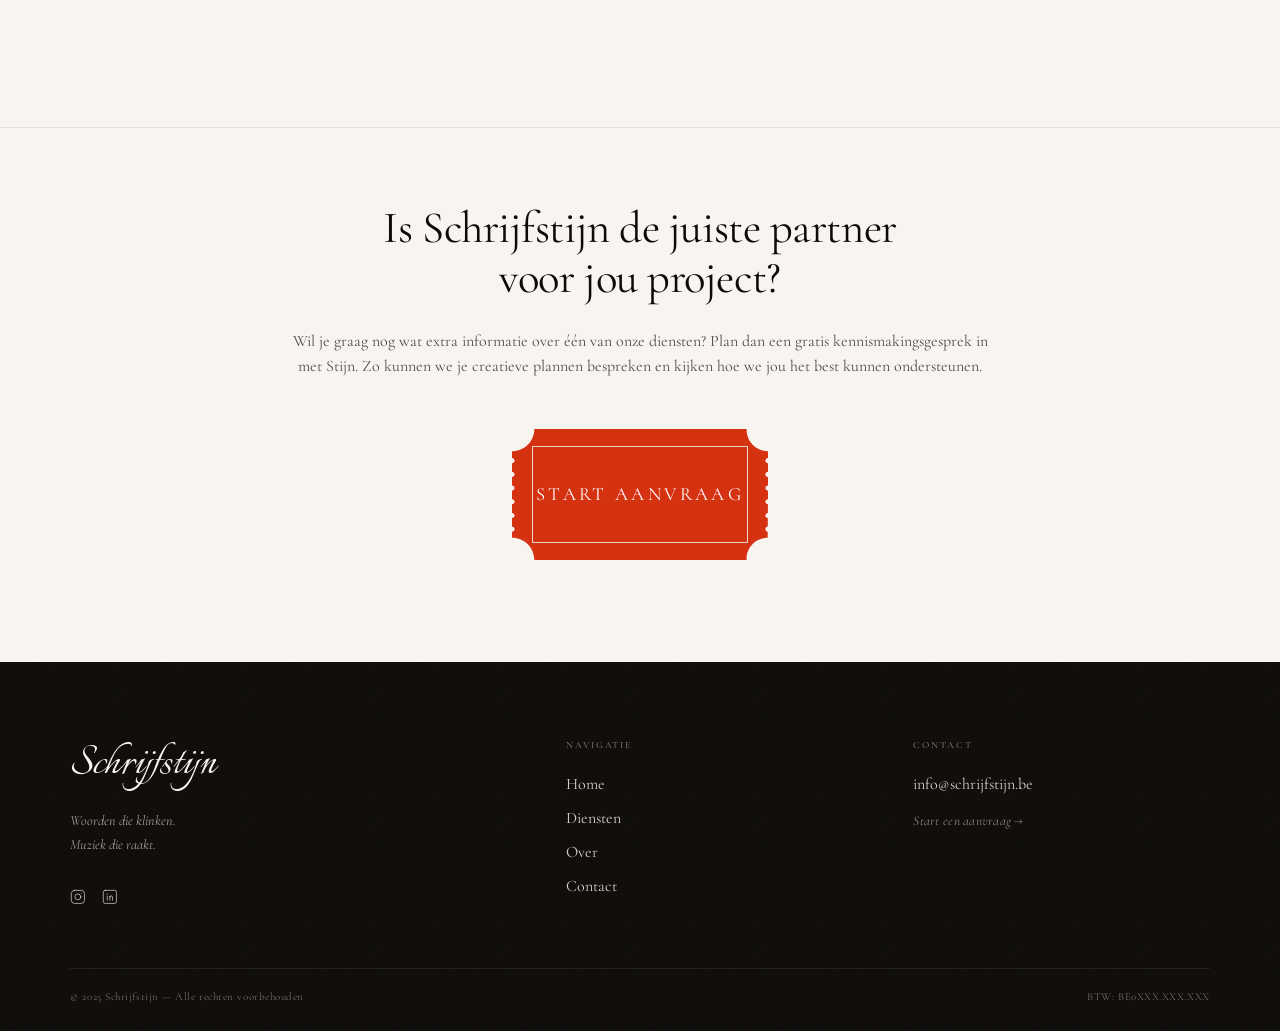
==== commit 7ad19d40: "Fix service section anchors and about-cta link - diensten.html: replace zero-height svc-block IDs wi" ====
--- a/index.html
+++ b/index.html
@@ -151,7 +151,7 @@
             <span class="about-body-line">kunst van audio productie. De dag van vandaag kan je bij Stijn terecht</span>
             <span class="about-body-line">voor producties, songwriting, opnames & consultatie.</span>
         </p>
-        <a class="about-cta" href="./over.html#ontmoet">Ontdek meer →</a>
+        <a class="about-cta" href="./over.html">Ontdek meer →</a>
     </section>
 
     <section class="waarom">
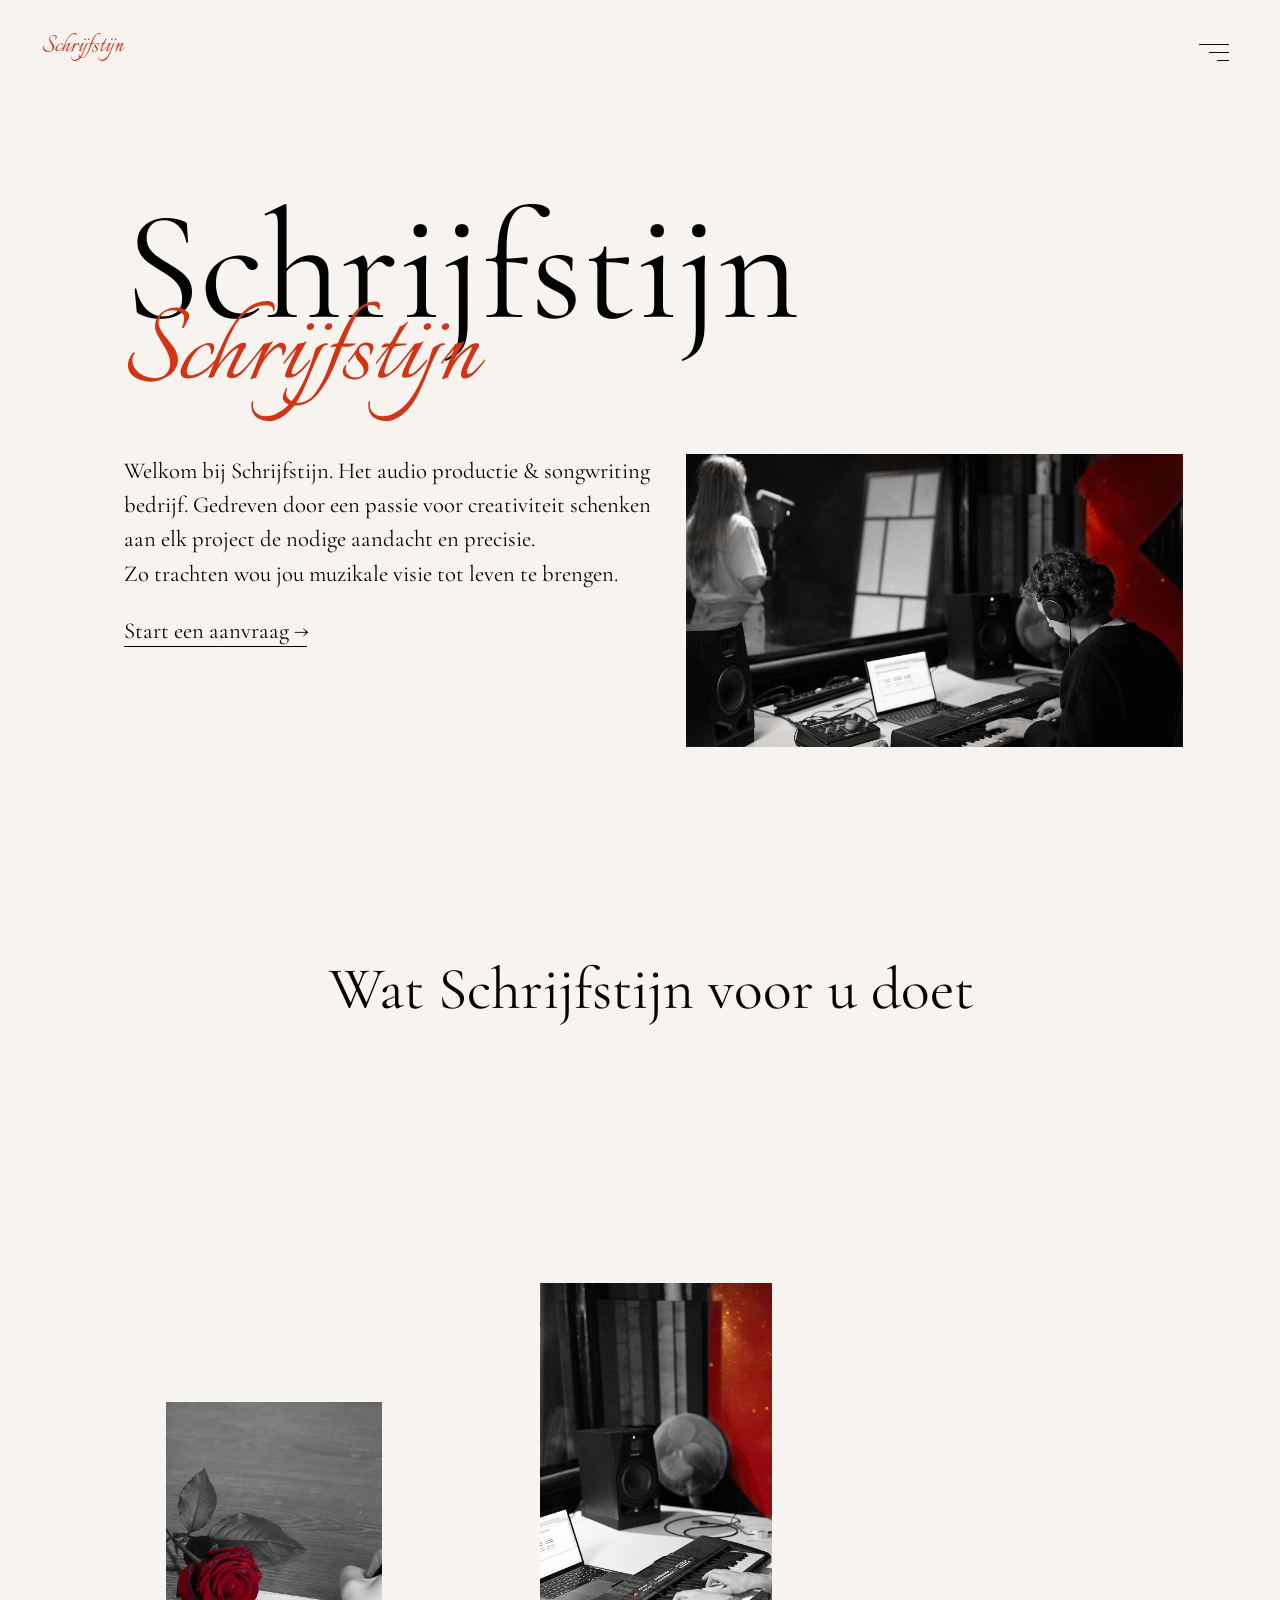
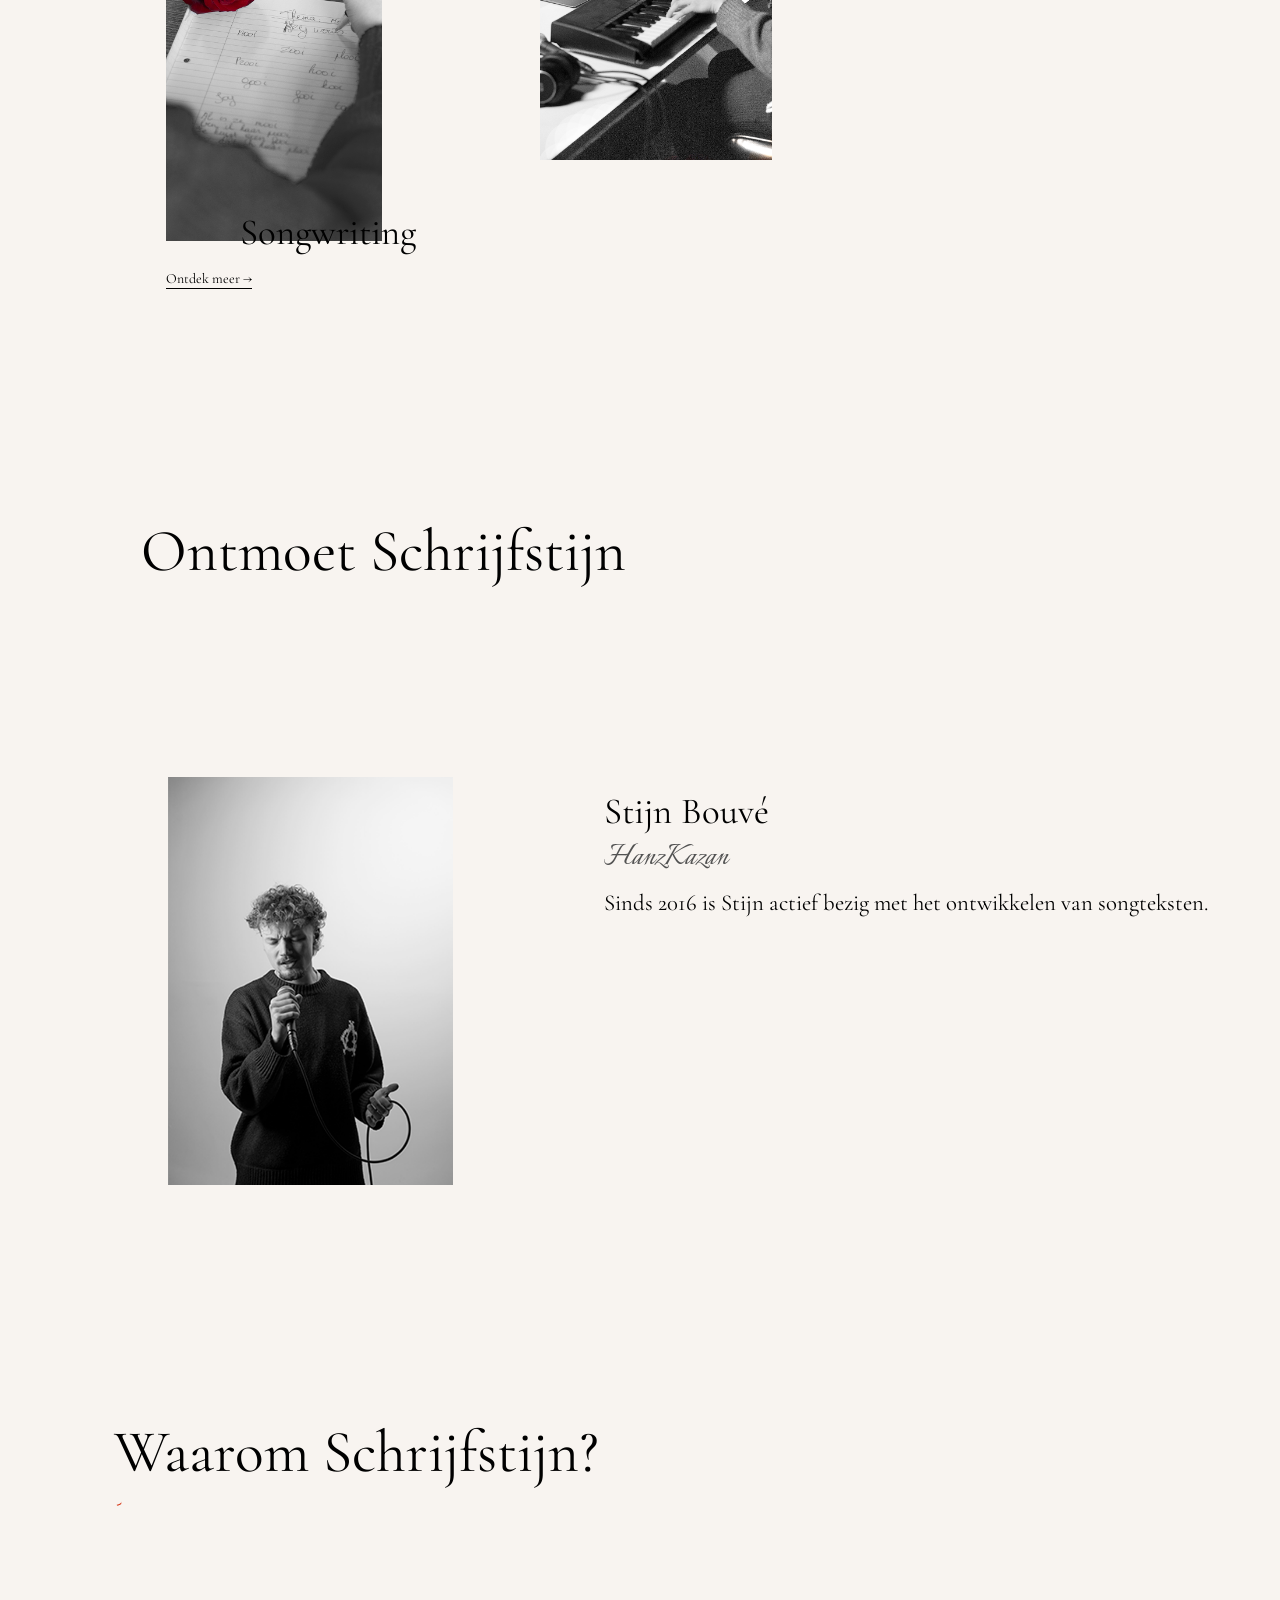
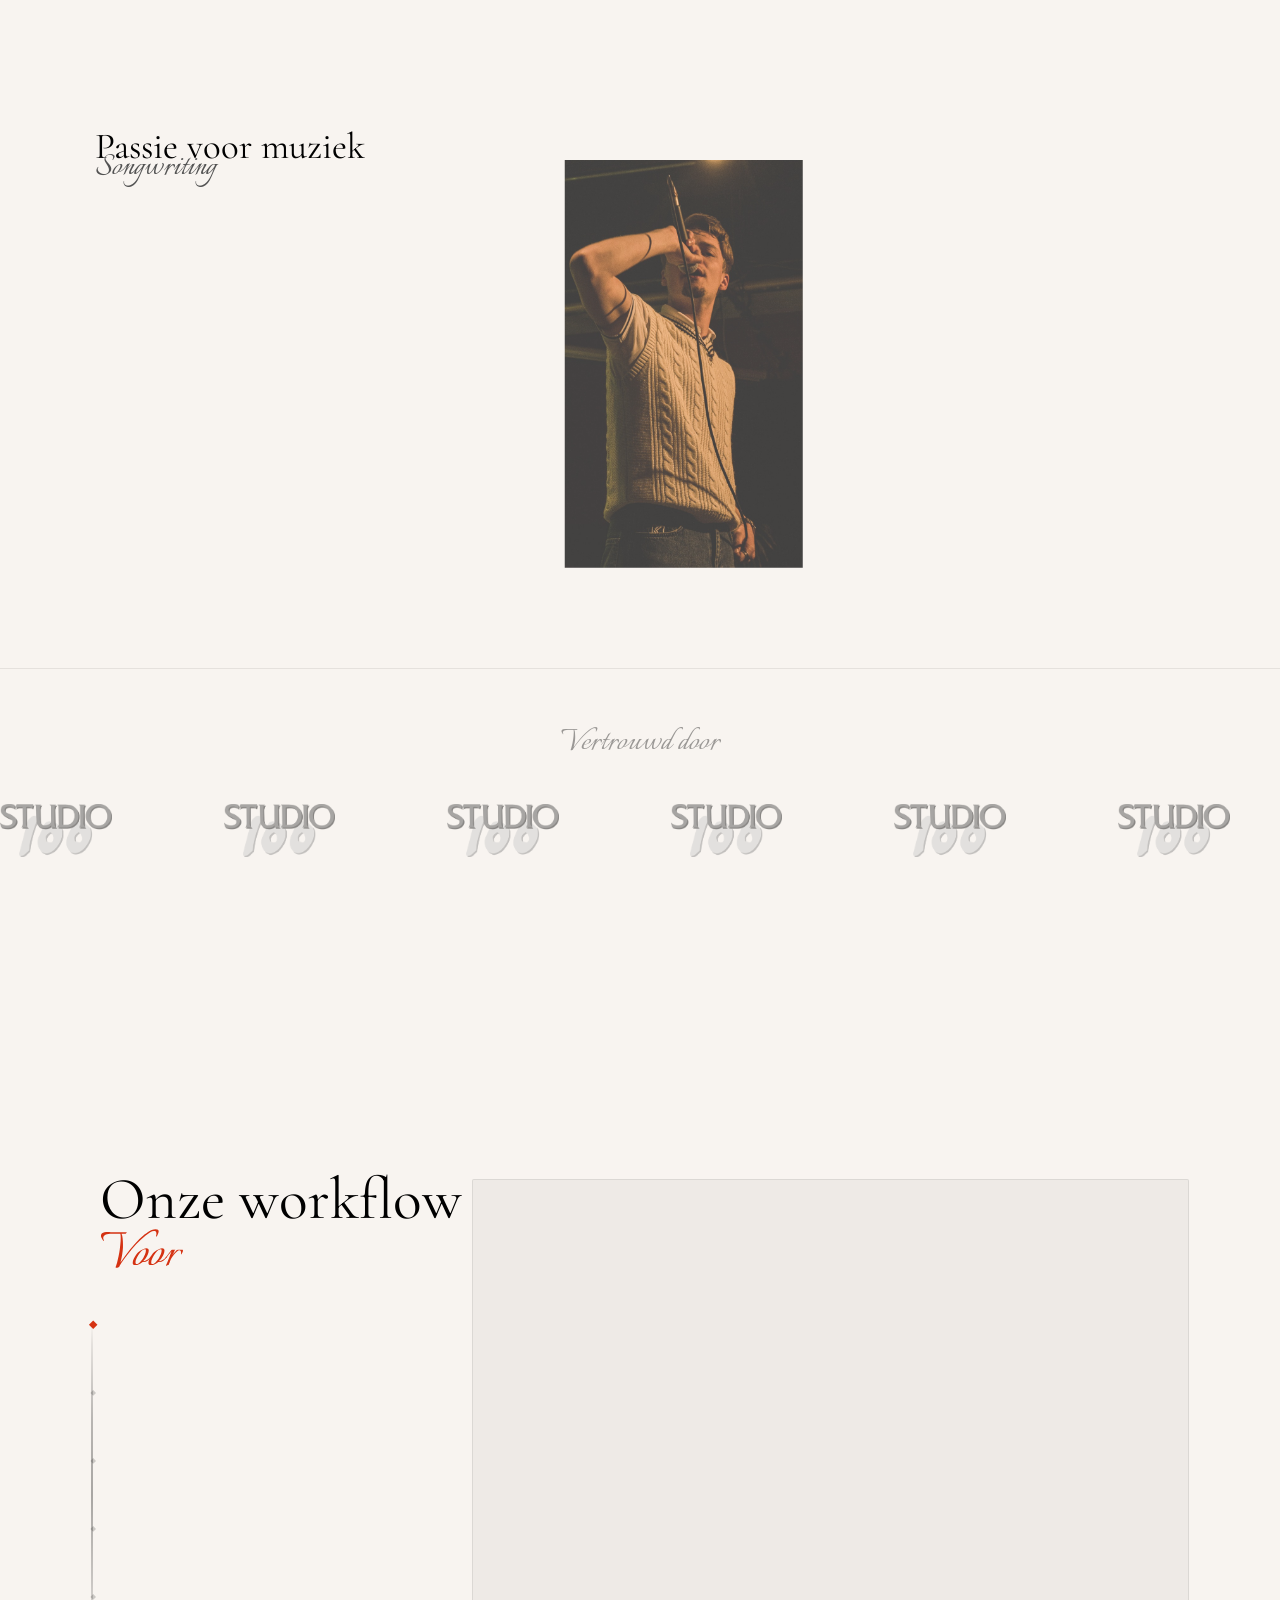
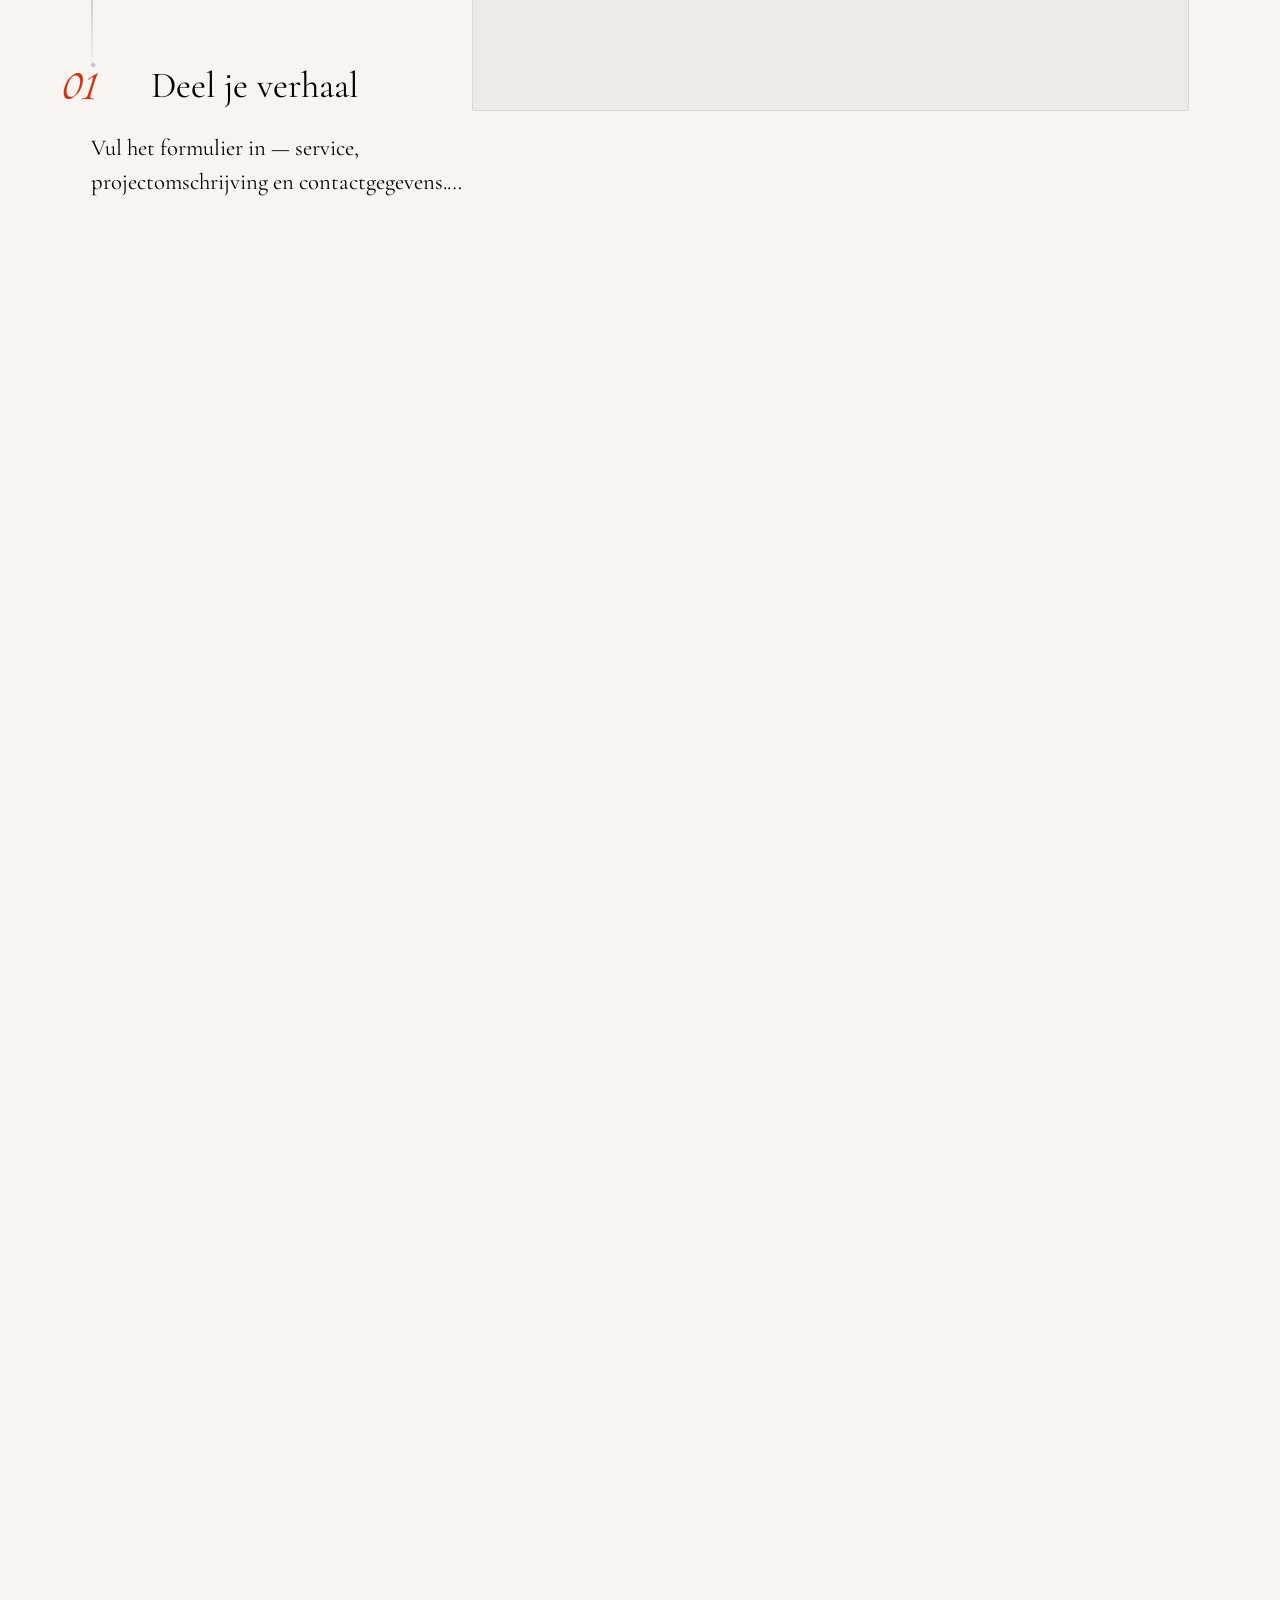
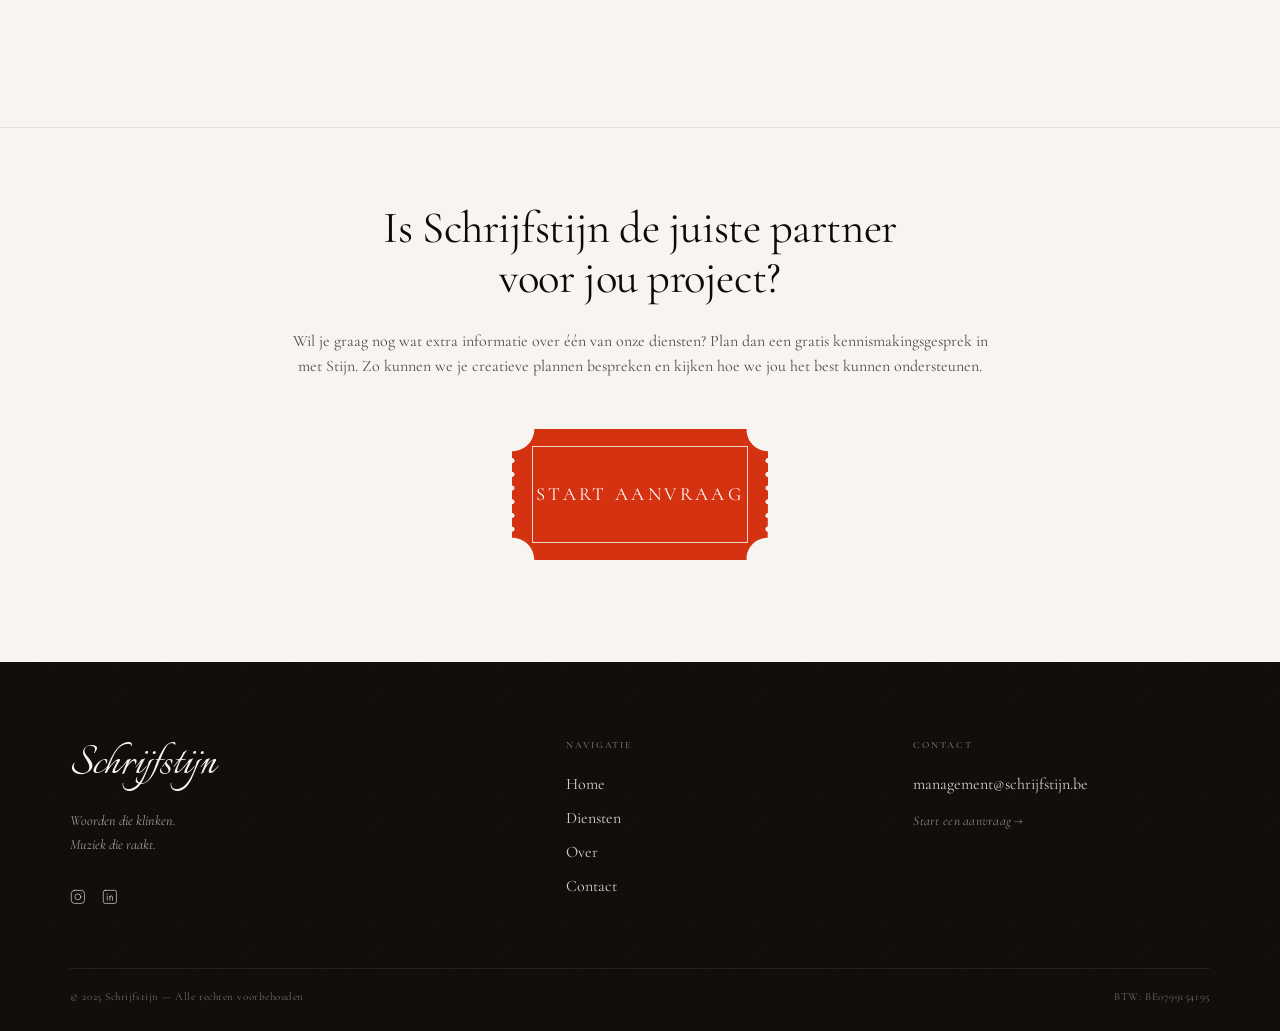
==== commit c4f21eb8: "Set real VAT number BE0799154195 across all pages Co-Authored-By: Claude Sonnet 4.6 <noreply@anthrop" ====
--- a/index.html
+++ b/index.html
@@ -82,7 +82,7 @@
             <span class="menu-footer-brand">Schrijfstijn</span>
             <span class="menu-footer-sep"></span>
             <div class="menu-footer-meta">
-                <a href="mailto:info@schrijfstijn.be">info@schrijfstijn.be</a><br>
+                <a href="mailto:management@schrijfstijn.be">management@schrijfstijn.be</a><br>
                 Songwriting &amp; Audio Productie
             </div>
         </footer>
@@ -665,7 +665,7 @@
 
             <address class="sf-contact" itemprop="address" itemscope itemtype="https://schema.org/PostalAddress">
                 <p class="sf-col-label">Contact</p>
-                <a class="sf-email" href="mailto:info@schrijfstijn.be" itemprop="email">info@schrijfstijn.be</a>
+                <a class="sf-email" href="mailto:management@schrijfstijn.be" itemprop="email">management@schrijfstijn.be</a>
                 <a class="sf-contact-cta" href="./contact.html">Start een aanvraag →</a>
             </address>
 
@@ -673,7 +673,7 @@
 
         <div class="sf-bottom">
             <p class="sf-copy">© 2025 Schrijfstijn — Alle rechten voorbehouden</p>
-            <p class="sf-vat">BTW: <span itemprop="taxID">BE0XXX.XXX.XXX</span></p>
+            <p class="sf-vat">BTW: <span itemprop="taxID">BE0799154195</span></p>
         </div>
     </footer>
 
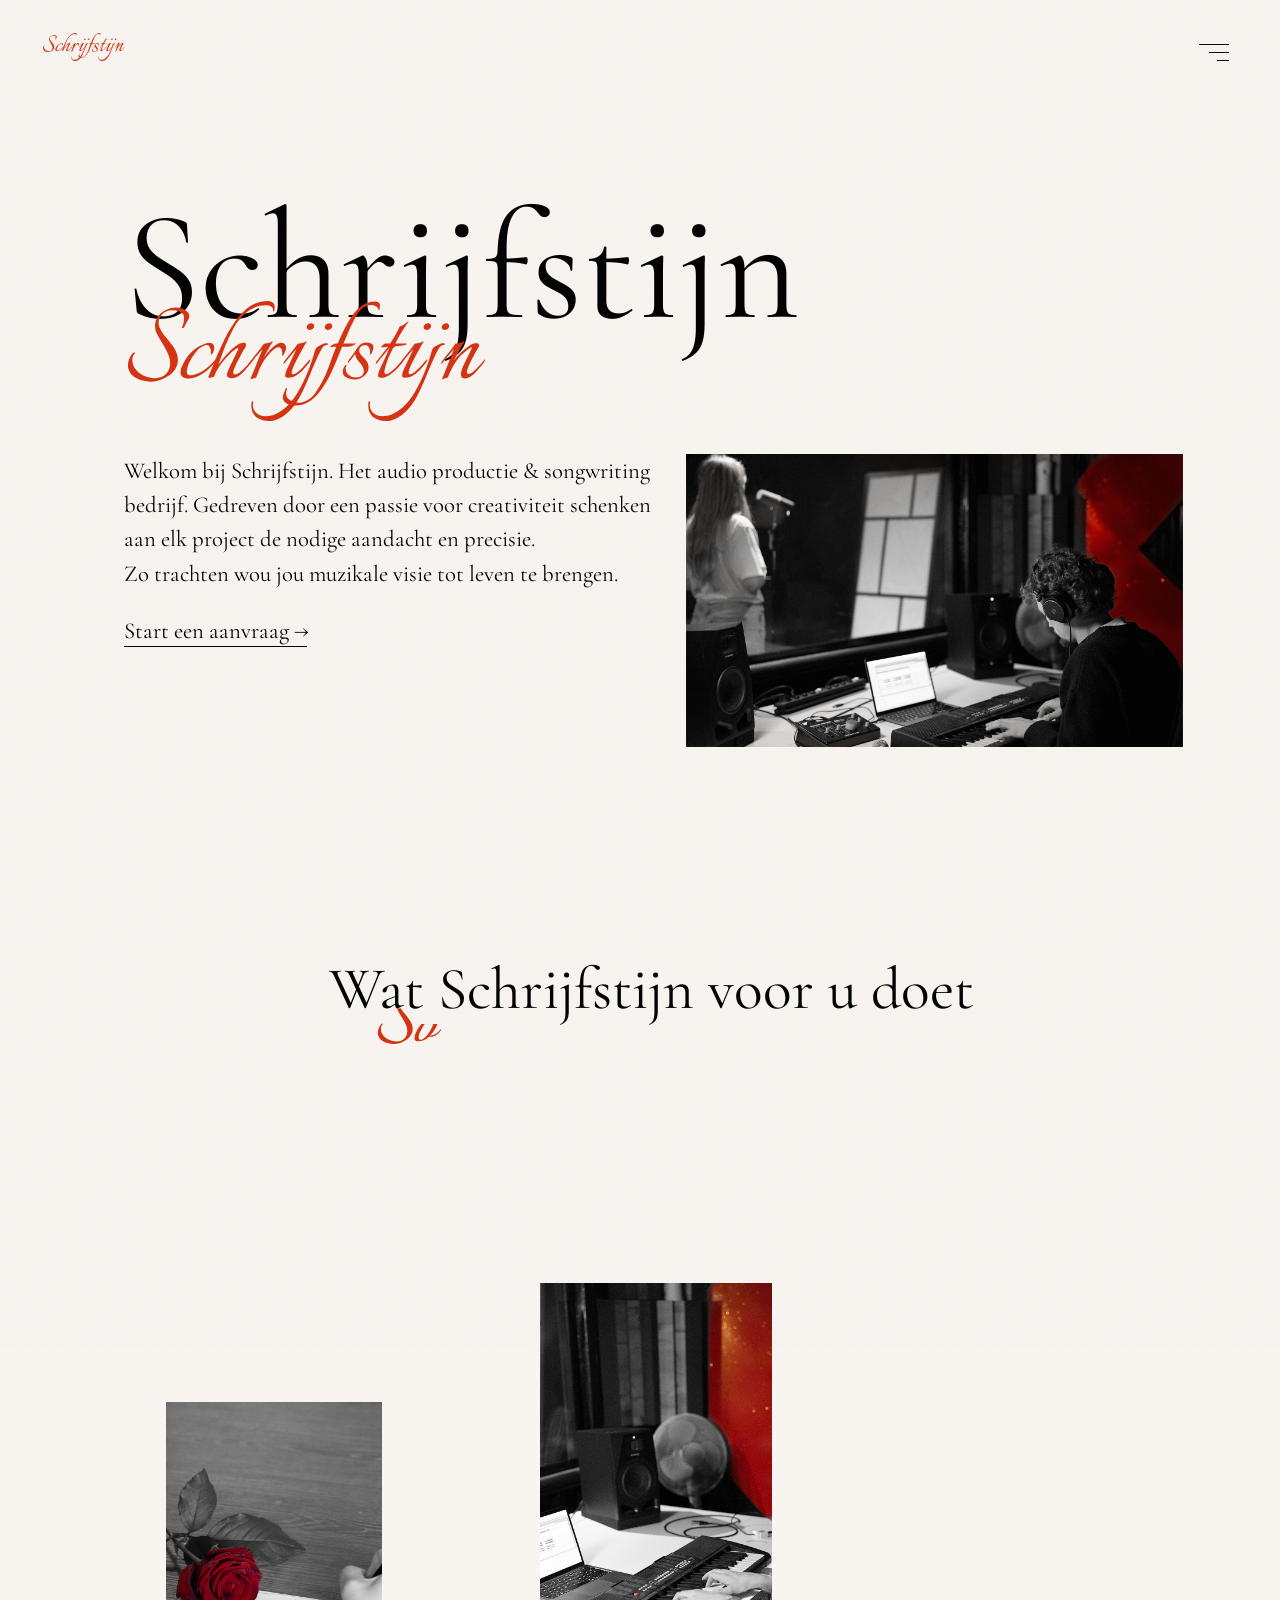
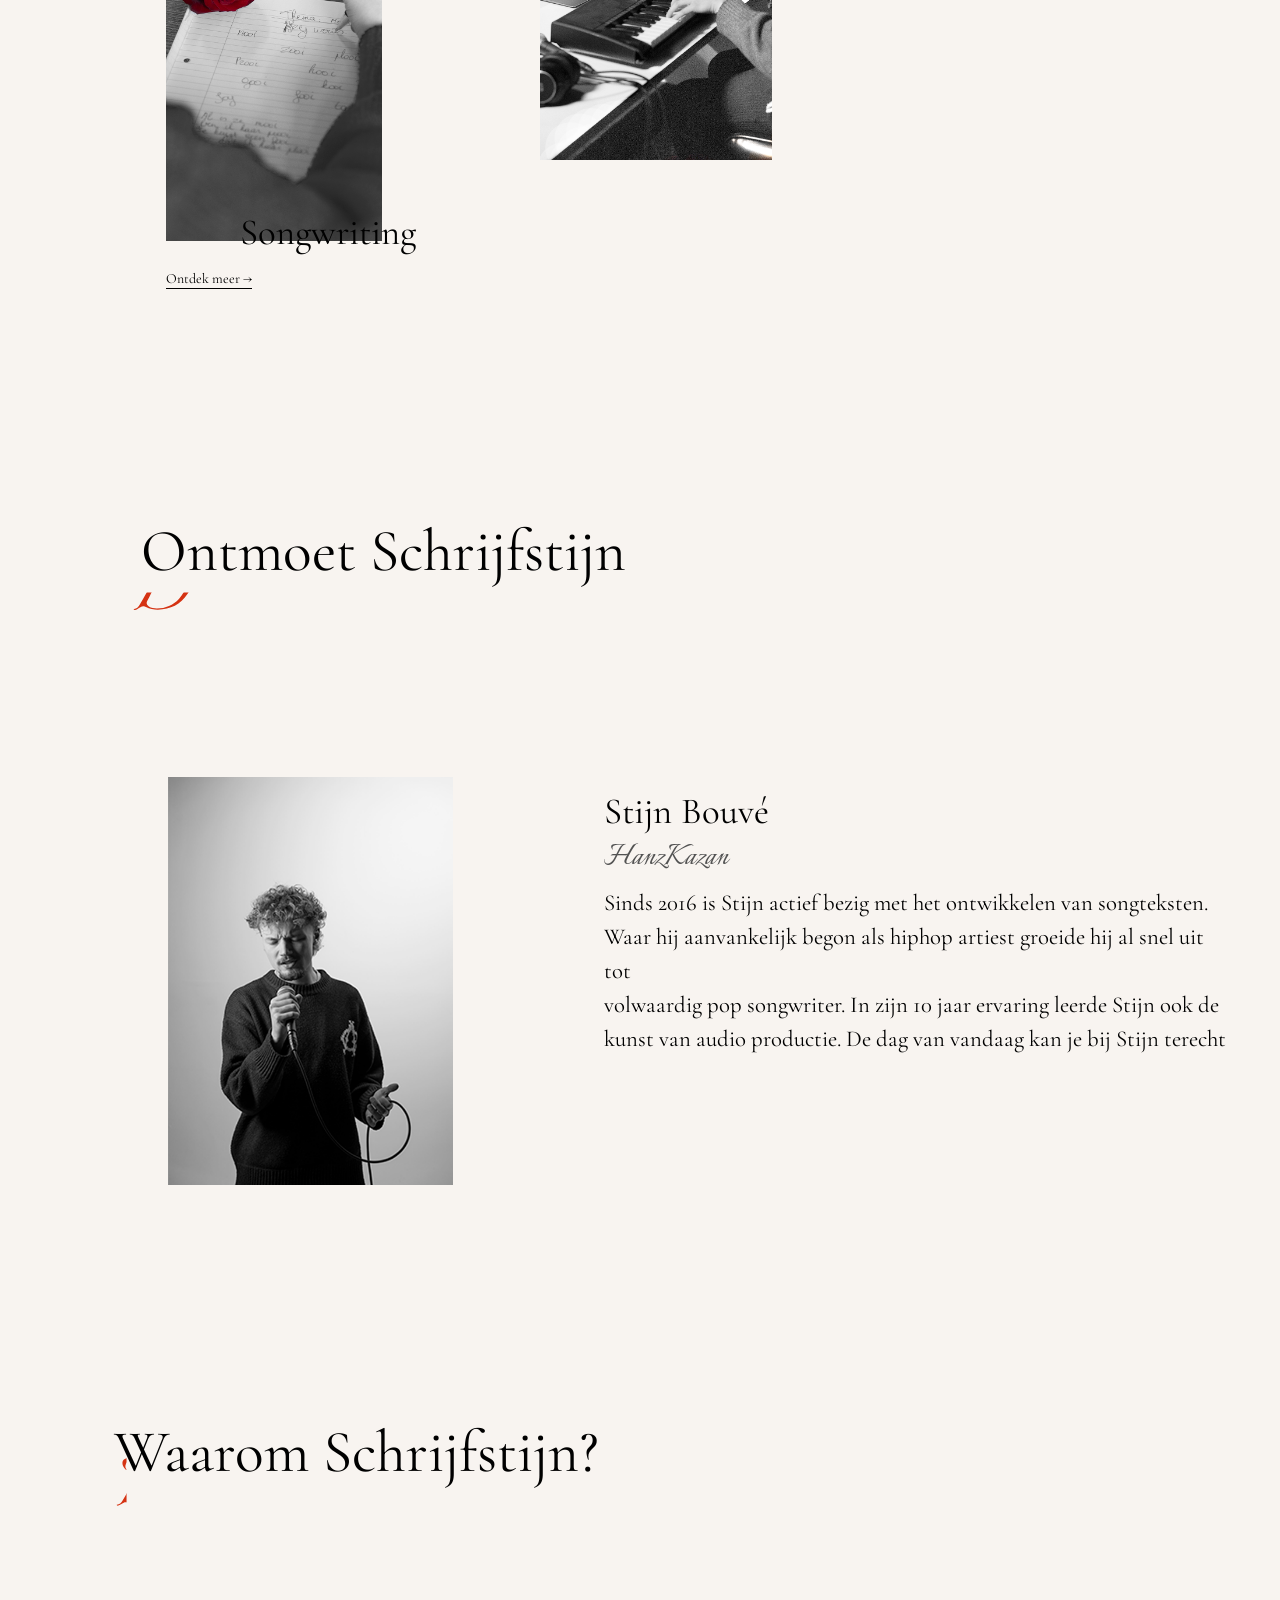
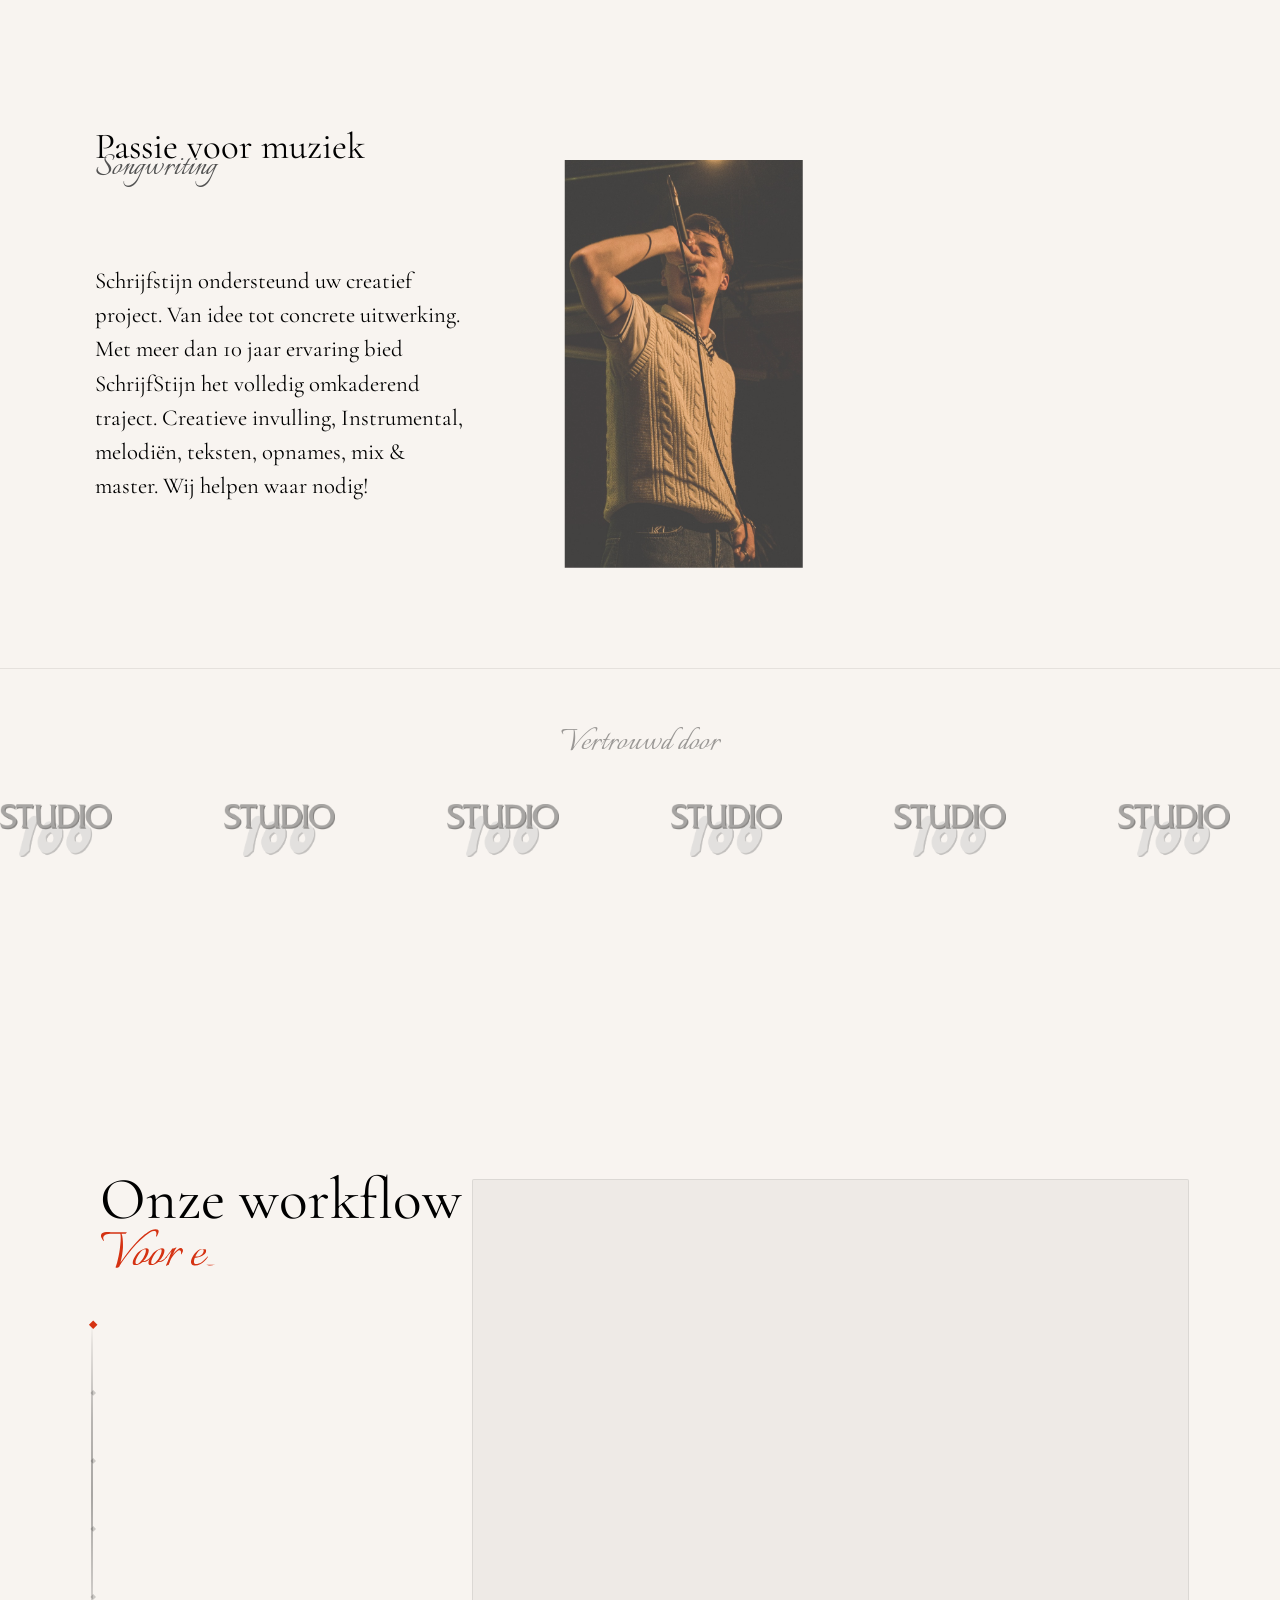
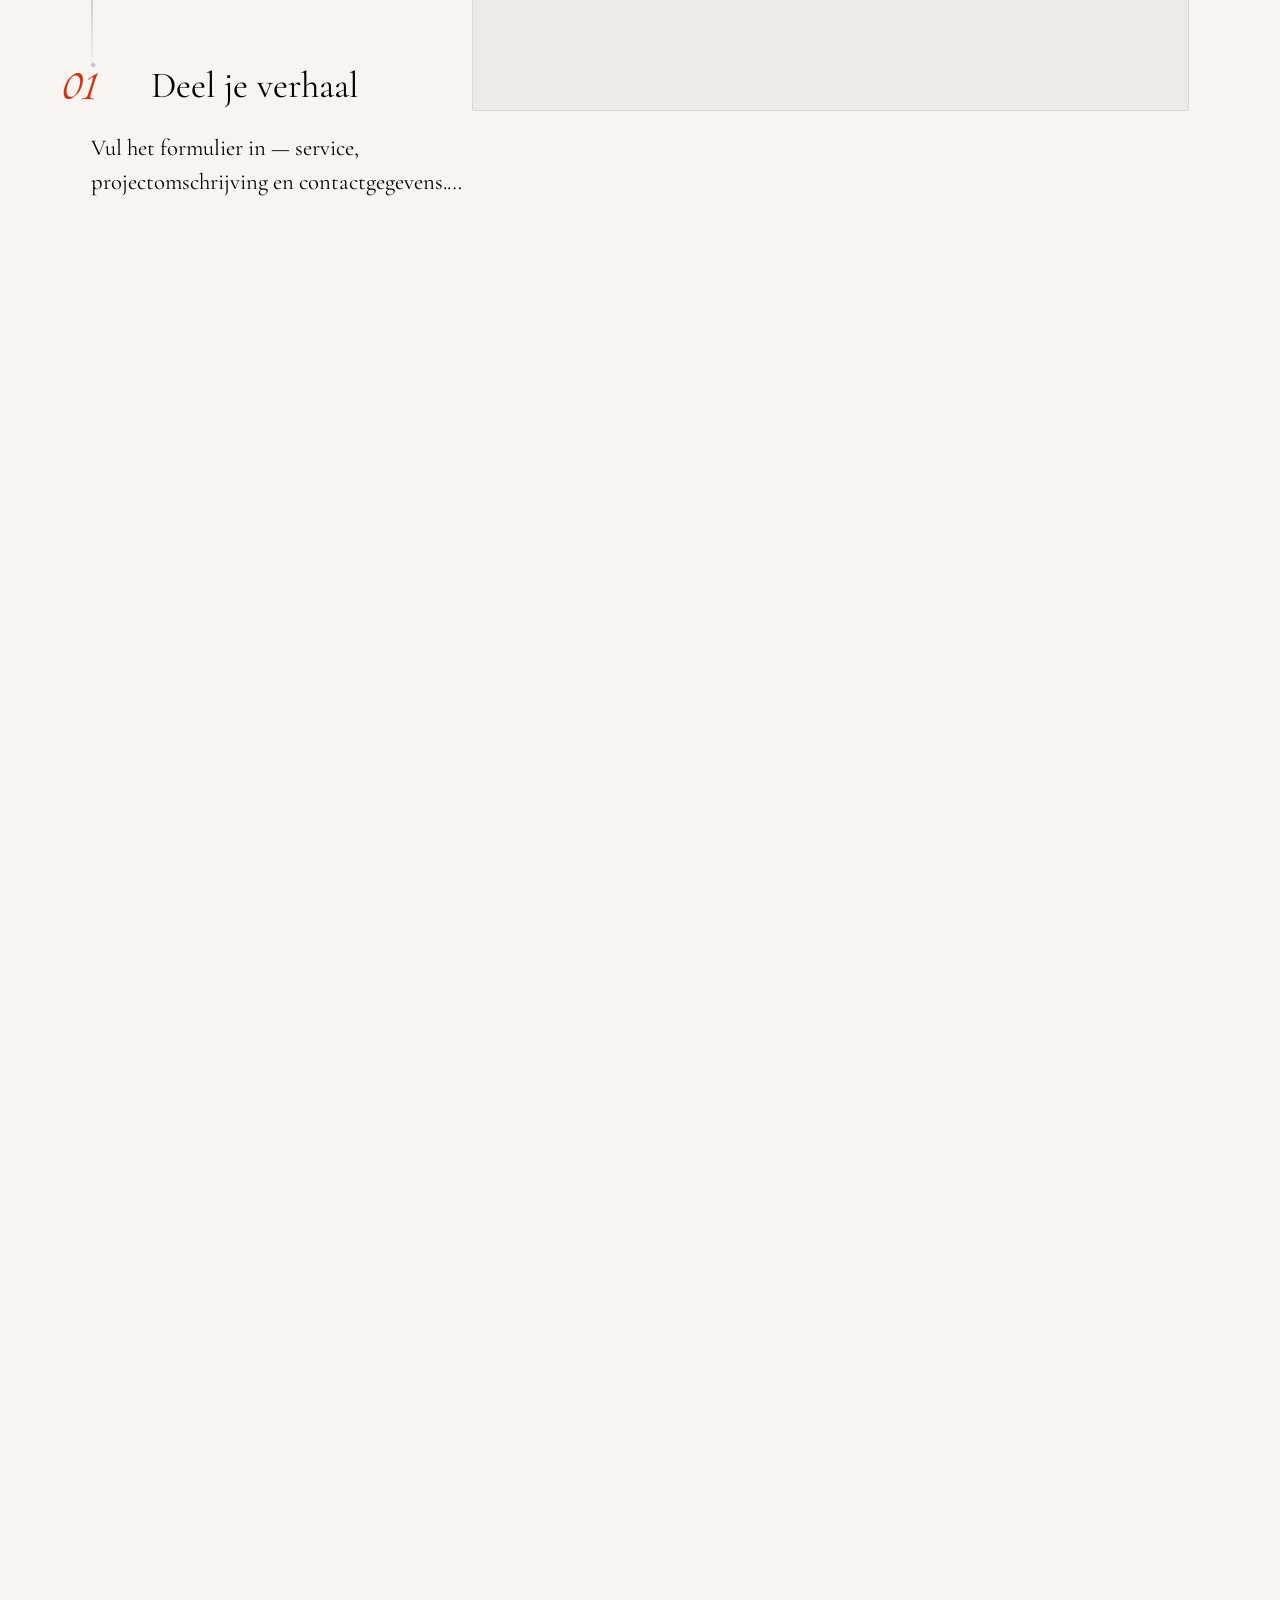
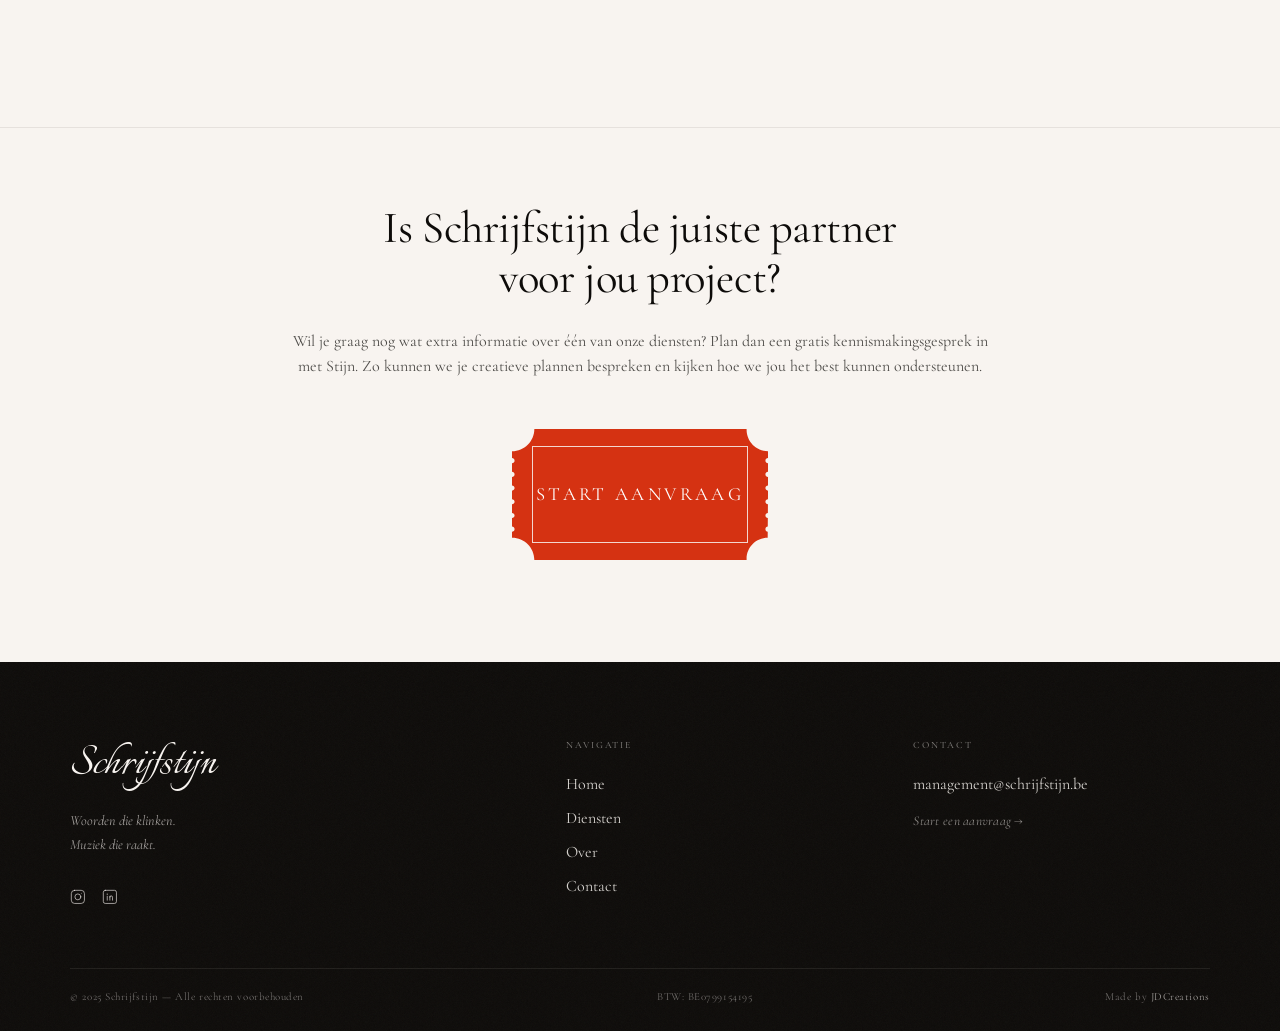
==== commit 1eb01de4: "Add 'Made by JDCreations' link to footer on all pages" ====
--- a/index.html
+++ b/index.html
@@ -674,6 +674,7 @@
         <div class="sf-bottom">
             <p class="sf-copy">© 2025 Schrijfstijn — Alle rechten voorbehouden</p>
             <p class="sf-vat">BTW: <span itemprop="taxID">BE0799154195</span></p>
+            <p class="sf-made">Made by <a href="https://jdcreations.co" target="_blank" rel="noopener noreferrer">JDCreations</a></p>
         </div>
     </footer>
 
--- a/footer.css
+++ b/footer.css
@@ -324,6 +324,20 @@
     letter-spacing: 0.05em;
 }
 
+.sf-made {
+    font-family: "Cormorant Garamond", serif;
+    font-size: clamp(0.75rem, 0.85vw, 0.875rem);
+    color: rgba(248,244,240,0.42);
+    margin: 0;
+    letter-spacing: 0.05em;
+}
+.sf-made a {
+    color: rgba(248,244,240,0.62);
+    text-decoration: none;
+    transition: color 0.25s;
+}
+.sf-made a:hover { color: #D53212; }
+
 /* ── Tablet: 2-column ── */
 @media (max-width: 1023px) {
     .sf-inner {
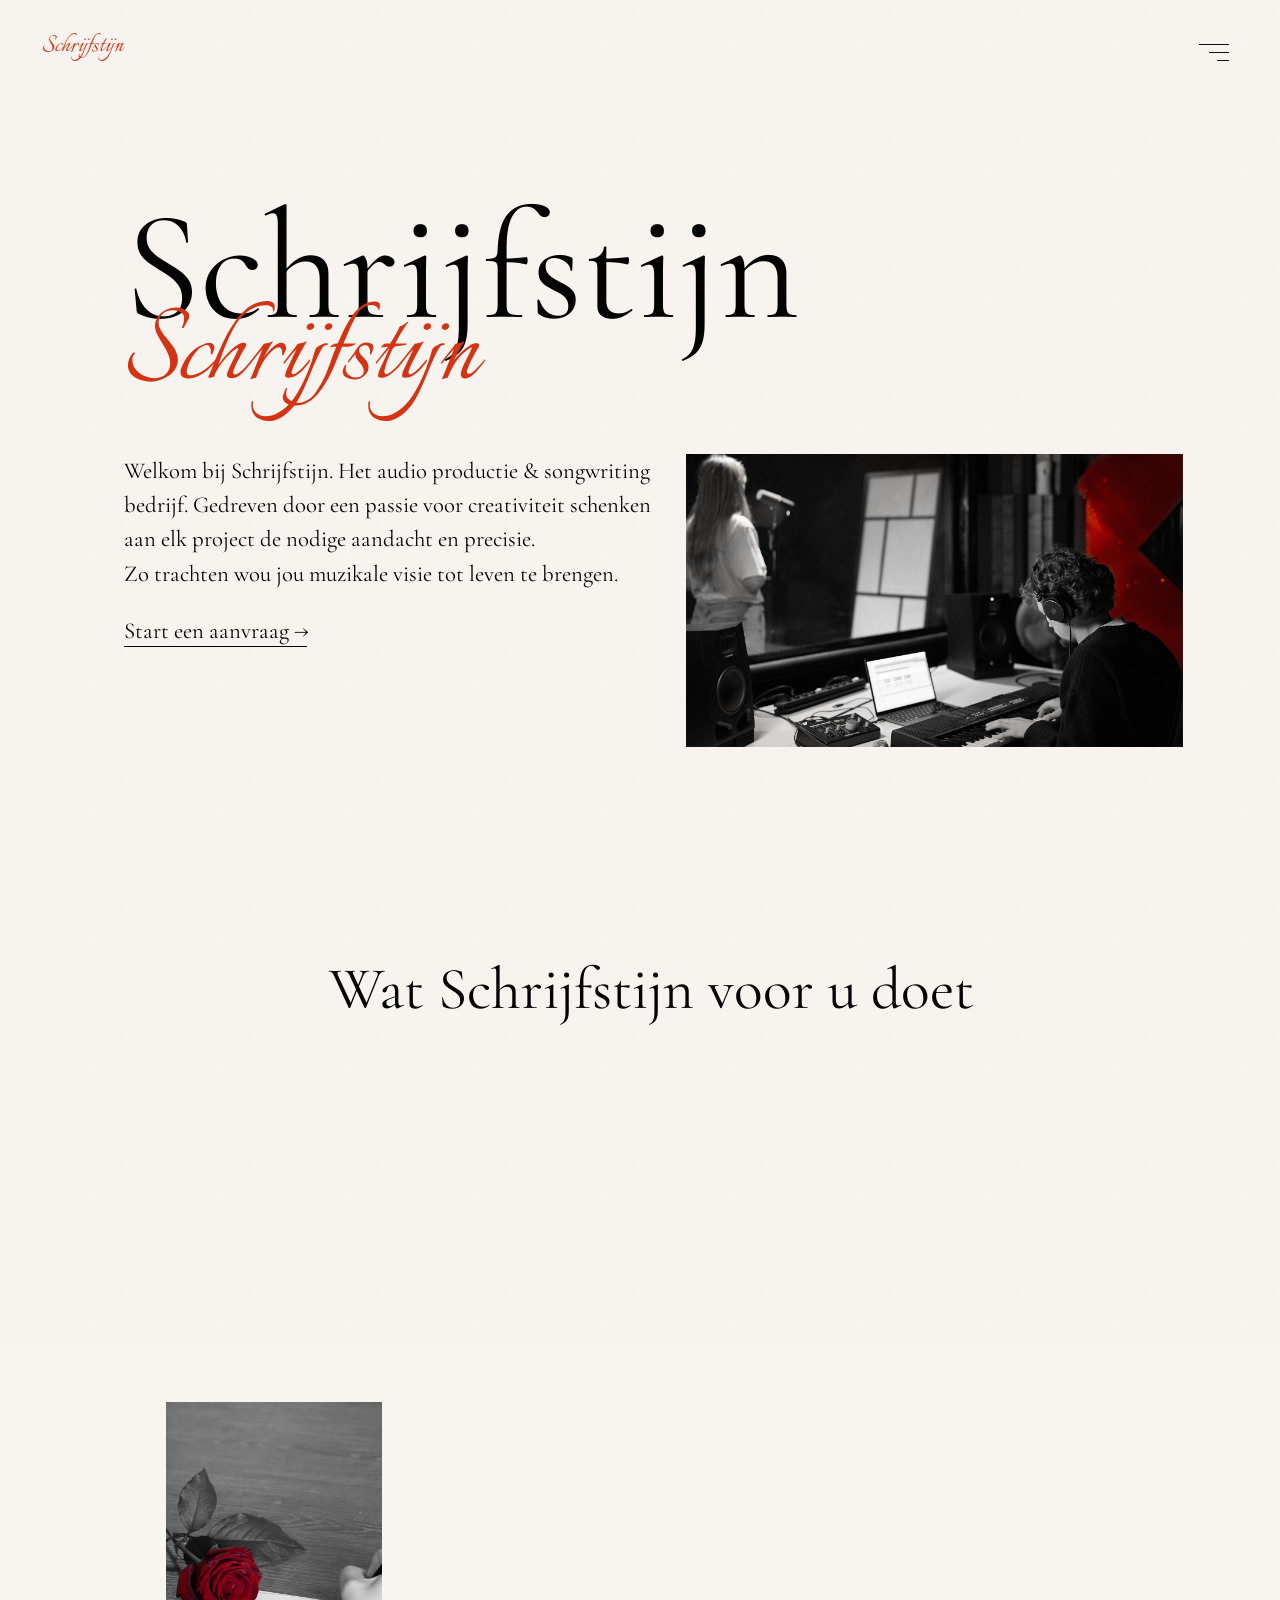
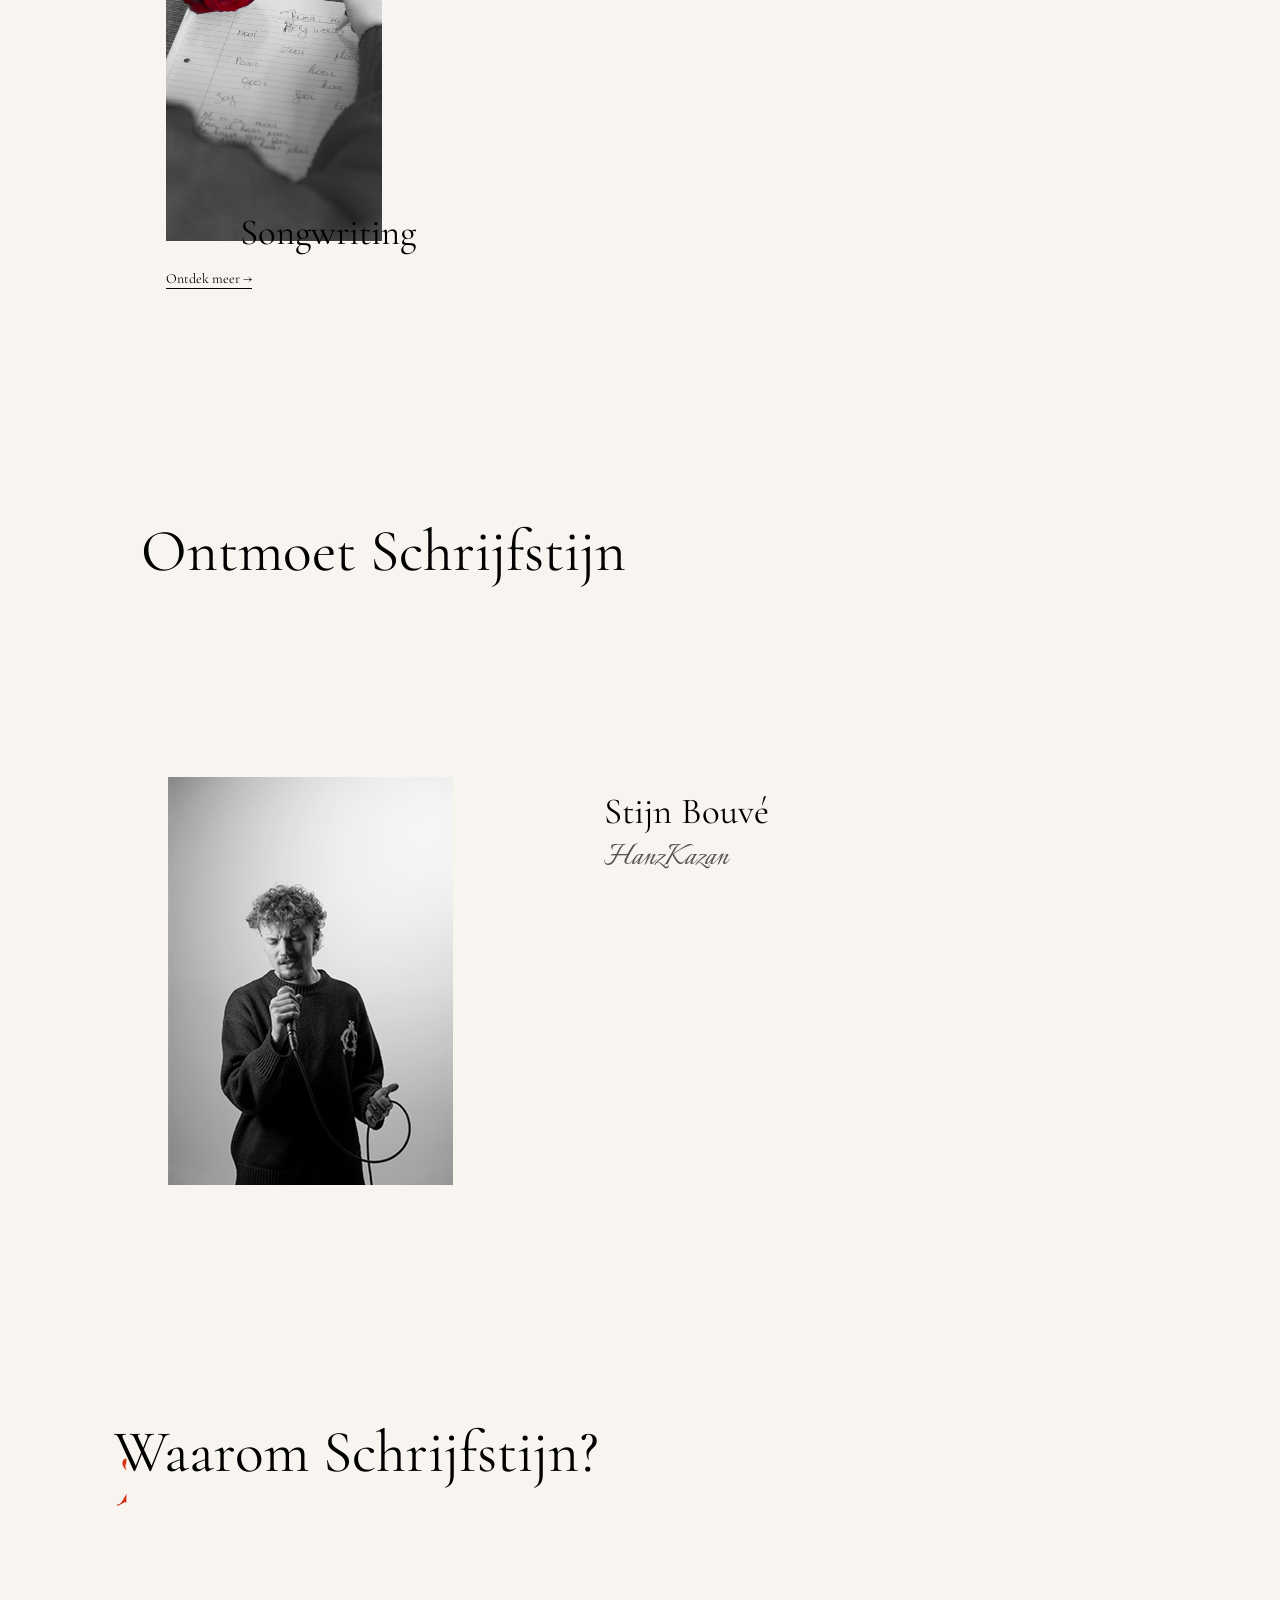
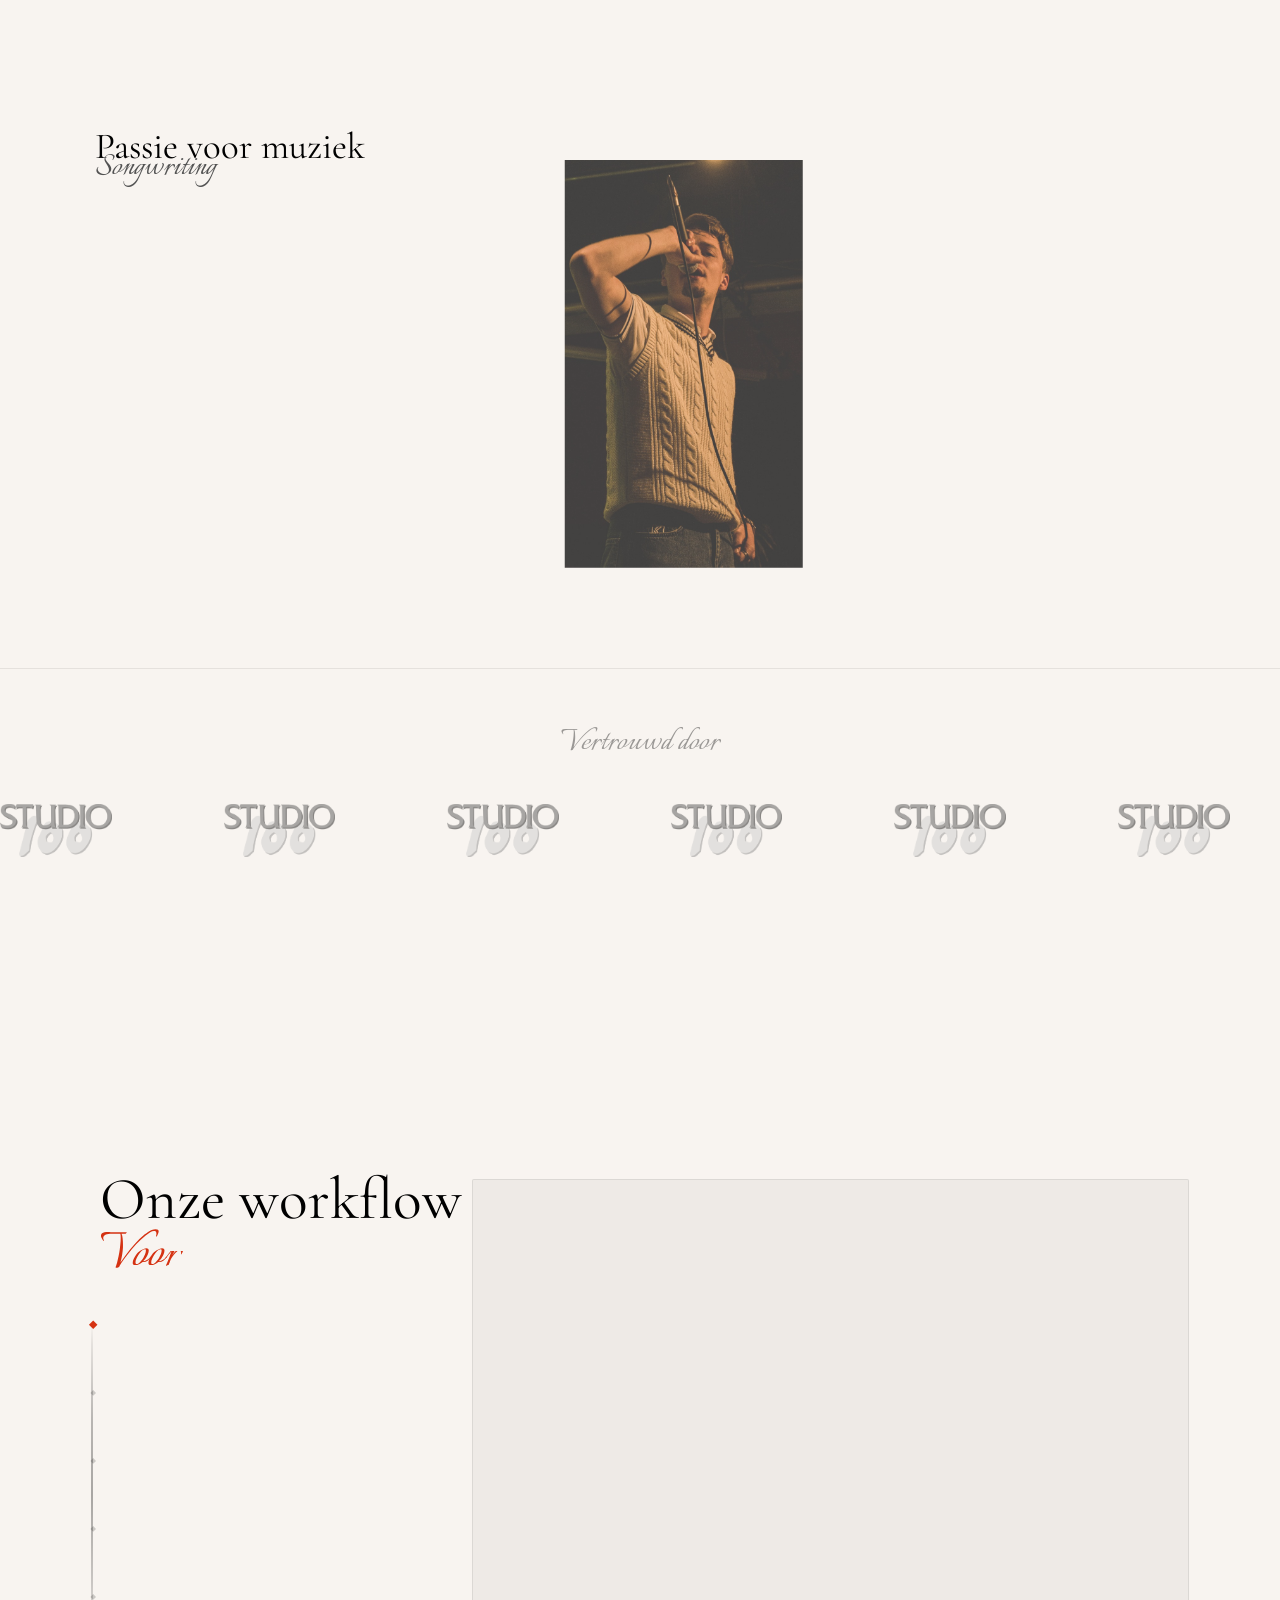
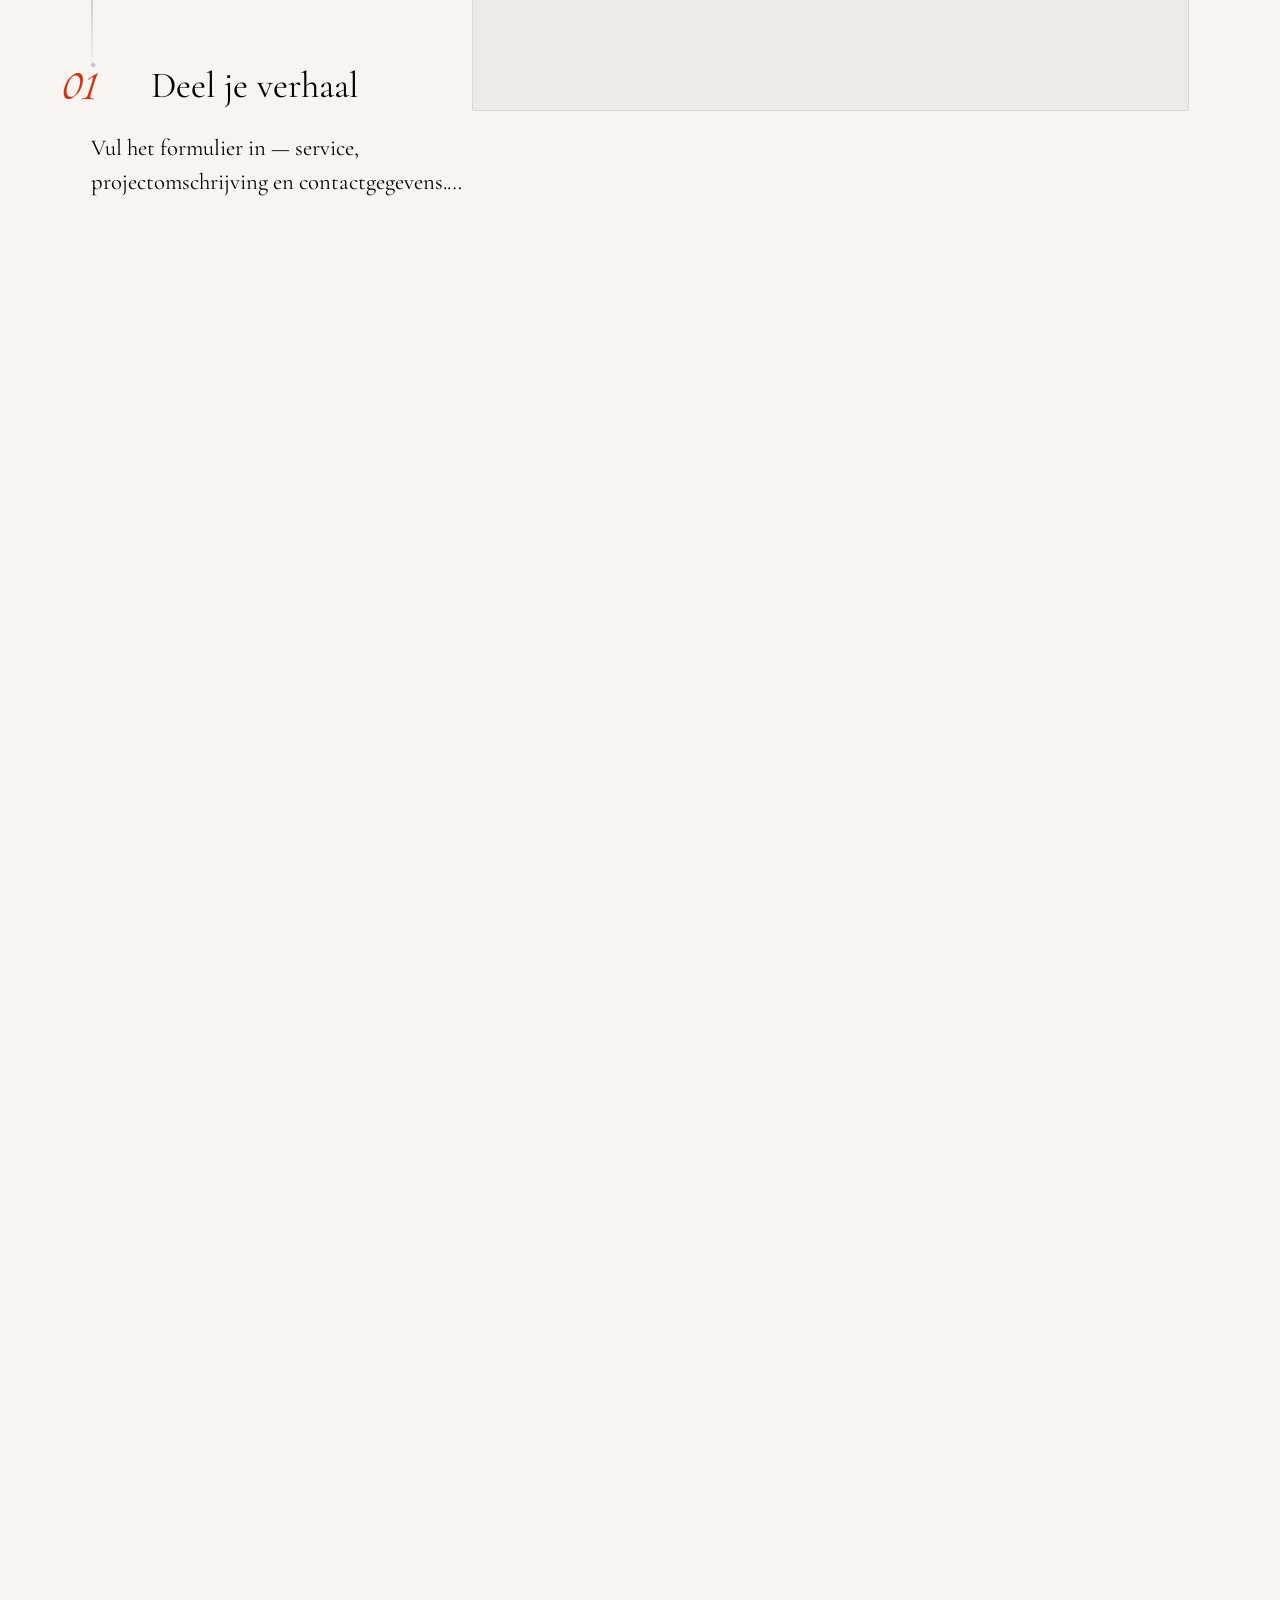
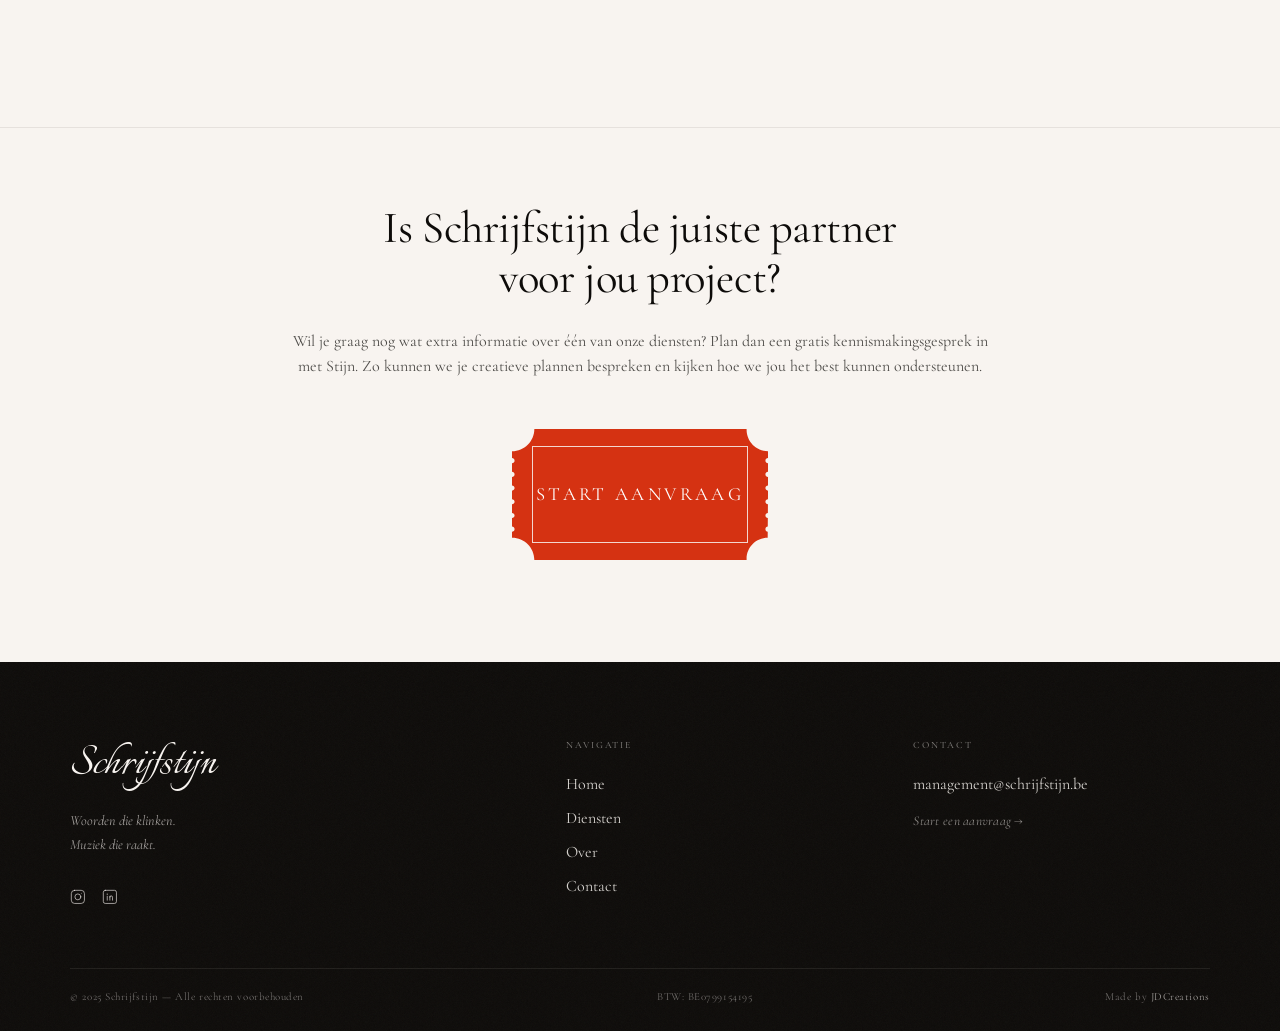
==== commit 2f60e4ed: "Link all Start een aanvraag CTAs to contact.html" ====
--- a/index.html
+++ b/index.html
@@ -98,7 +98,7 @@
             <span class="hero-body-line">aan elk project de nodige aandacht en precisie. </span>
             <span class="hero-body-line">Zo trachten wou jou muzikale visie tot leven te brengen.  </span>
         </p>
-        <a class="hero-cta" href="#">Start een aanvraag →</a>
+        <a class="hero-cta" href="./contact.html">Start een aanvraag →</a>
         <img class="hero-photo" src="./Schrijfstijn%20home%20page/schrijfstijnhero.png" alt="">
     </section>
 
@@ -169,7 +169,7 @@
             <span class="waarom-body-line">Met meer dan 10 jaar ervaring bied SchrijfStijn het volledig omkaderend </span>
             <span class="waarom-body-line">traject. Creatieve invulling, Instrumental, melodiën, teksten, opnames, mix & master. Wij helpen waar nodig!</span>
         </div>
-        <a class="waarom-cta" href="#">Start een aanvraag →</a>
+        <a class="waarom-cta" href="./contact.html">Start een aanvraag →</a>
 
         <!-- Stats right -->
         <img class="waarom-stat-num waarom-stat-num-1" data-src="./Schrijfstijn%20home%20page/waarom-stat-6.svg" alt="6+">
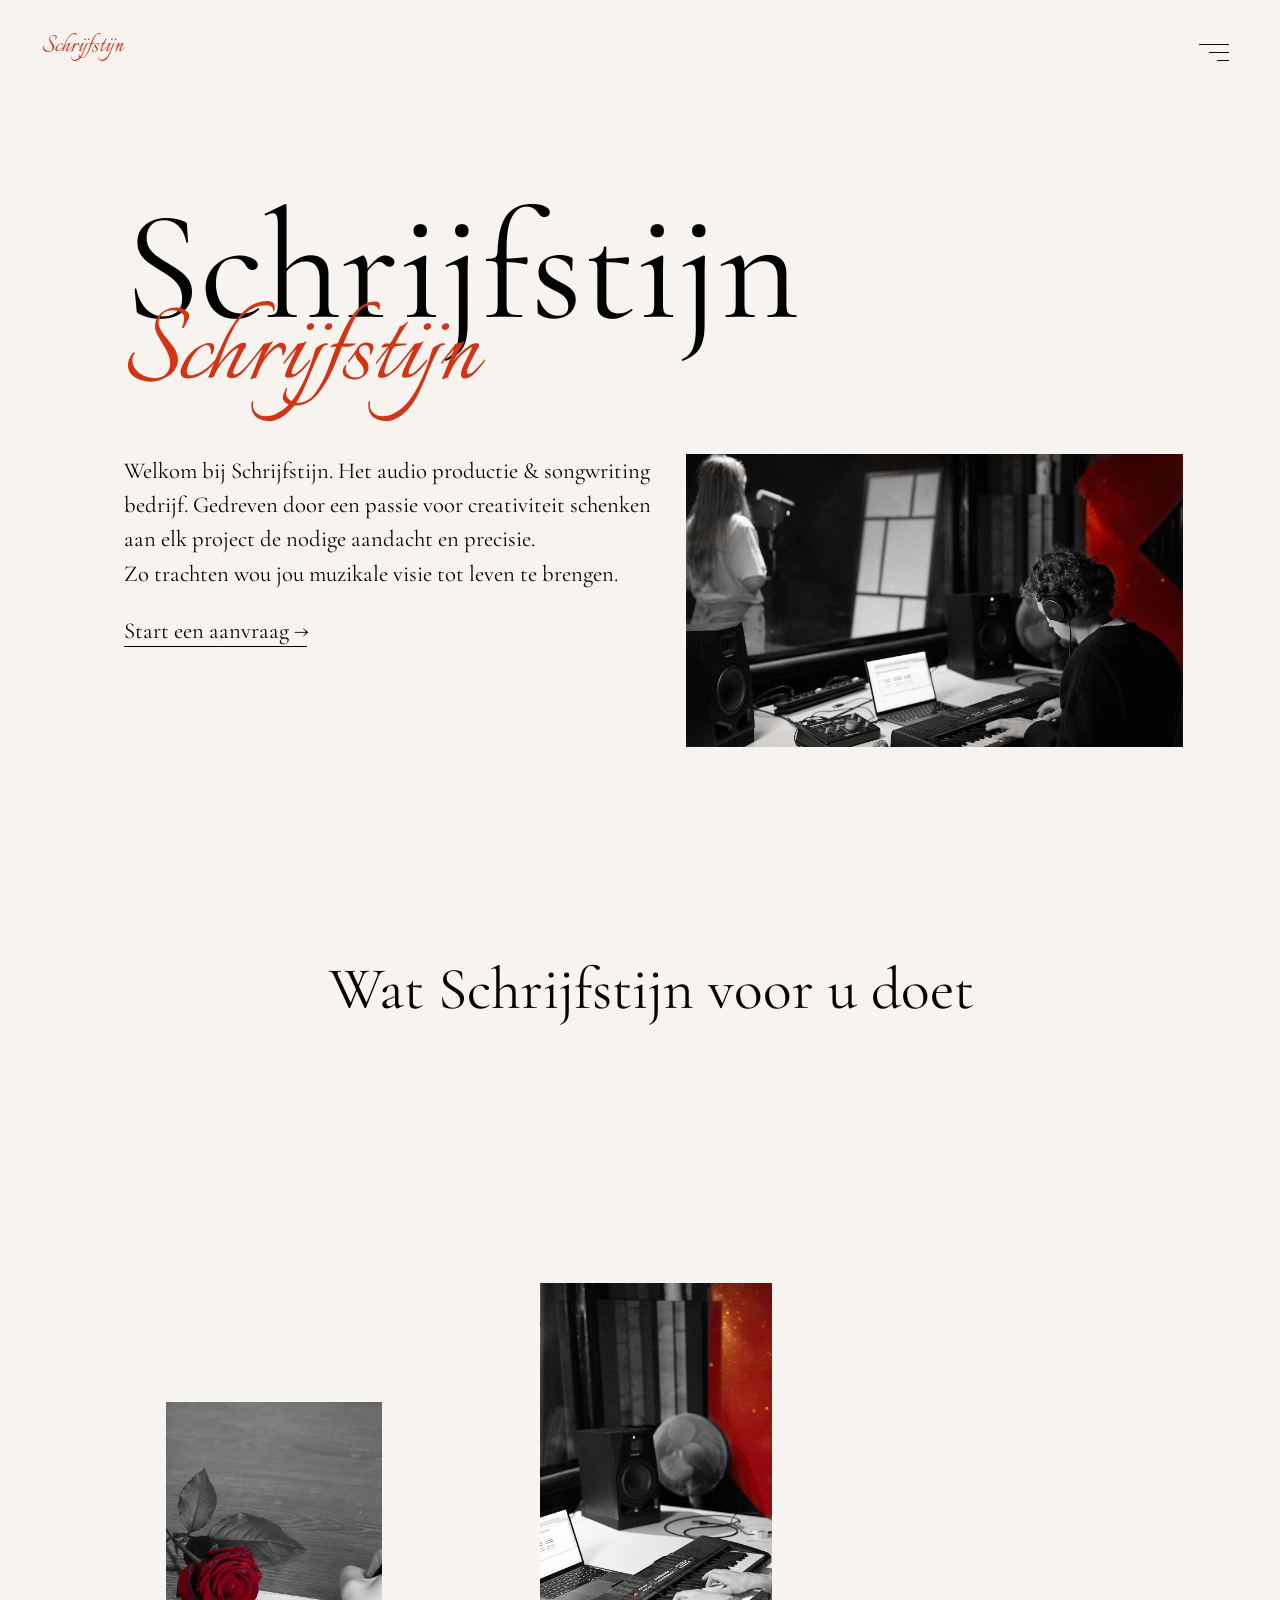
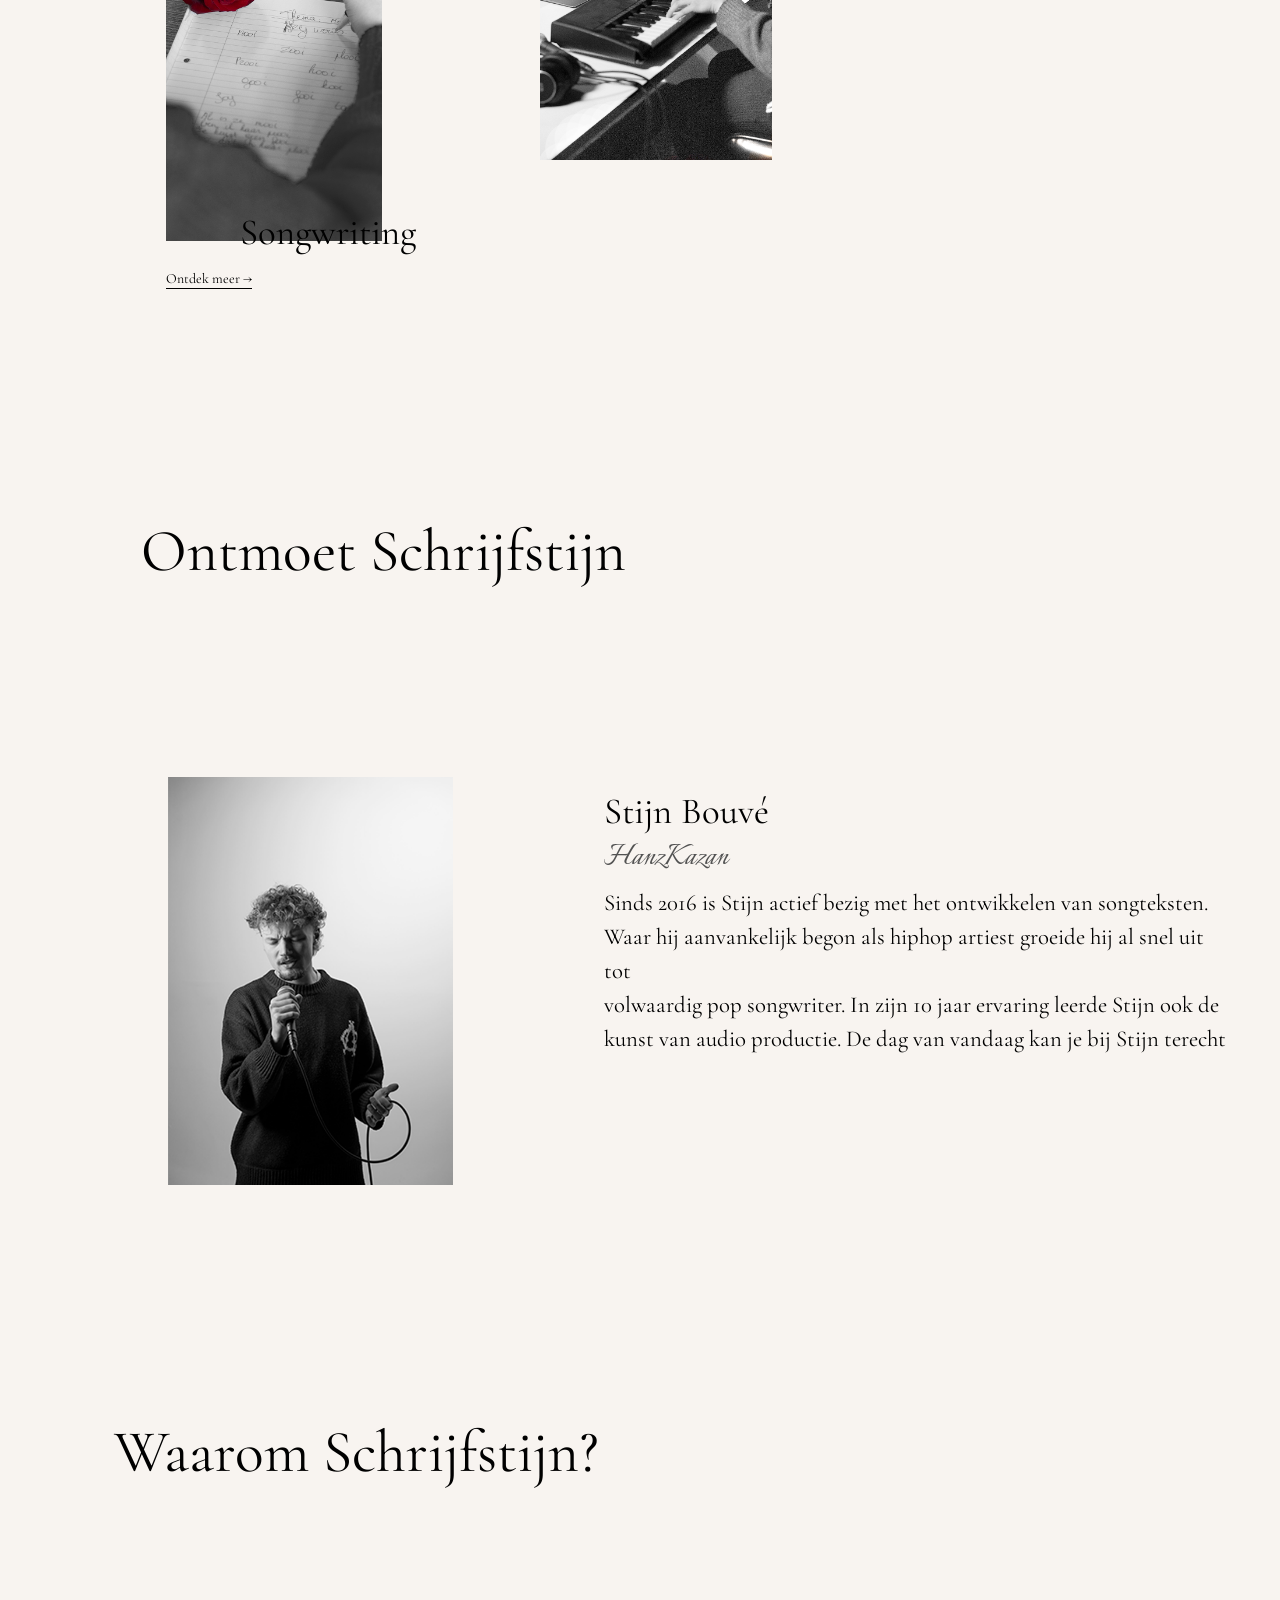
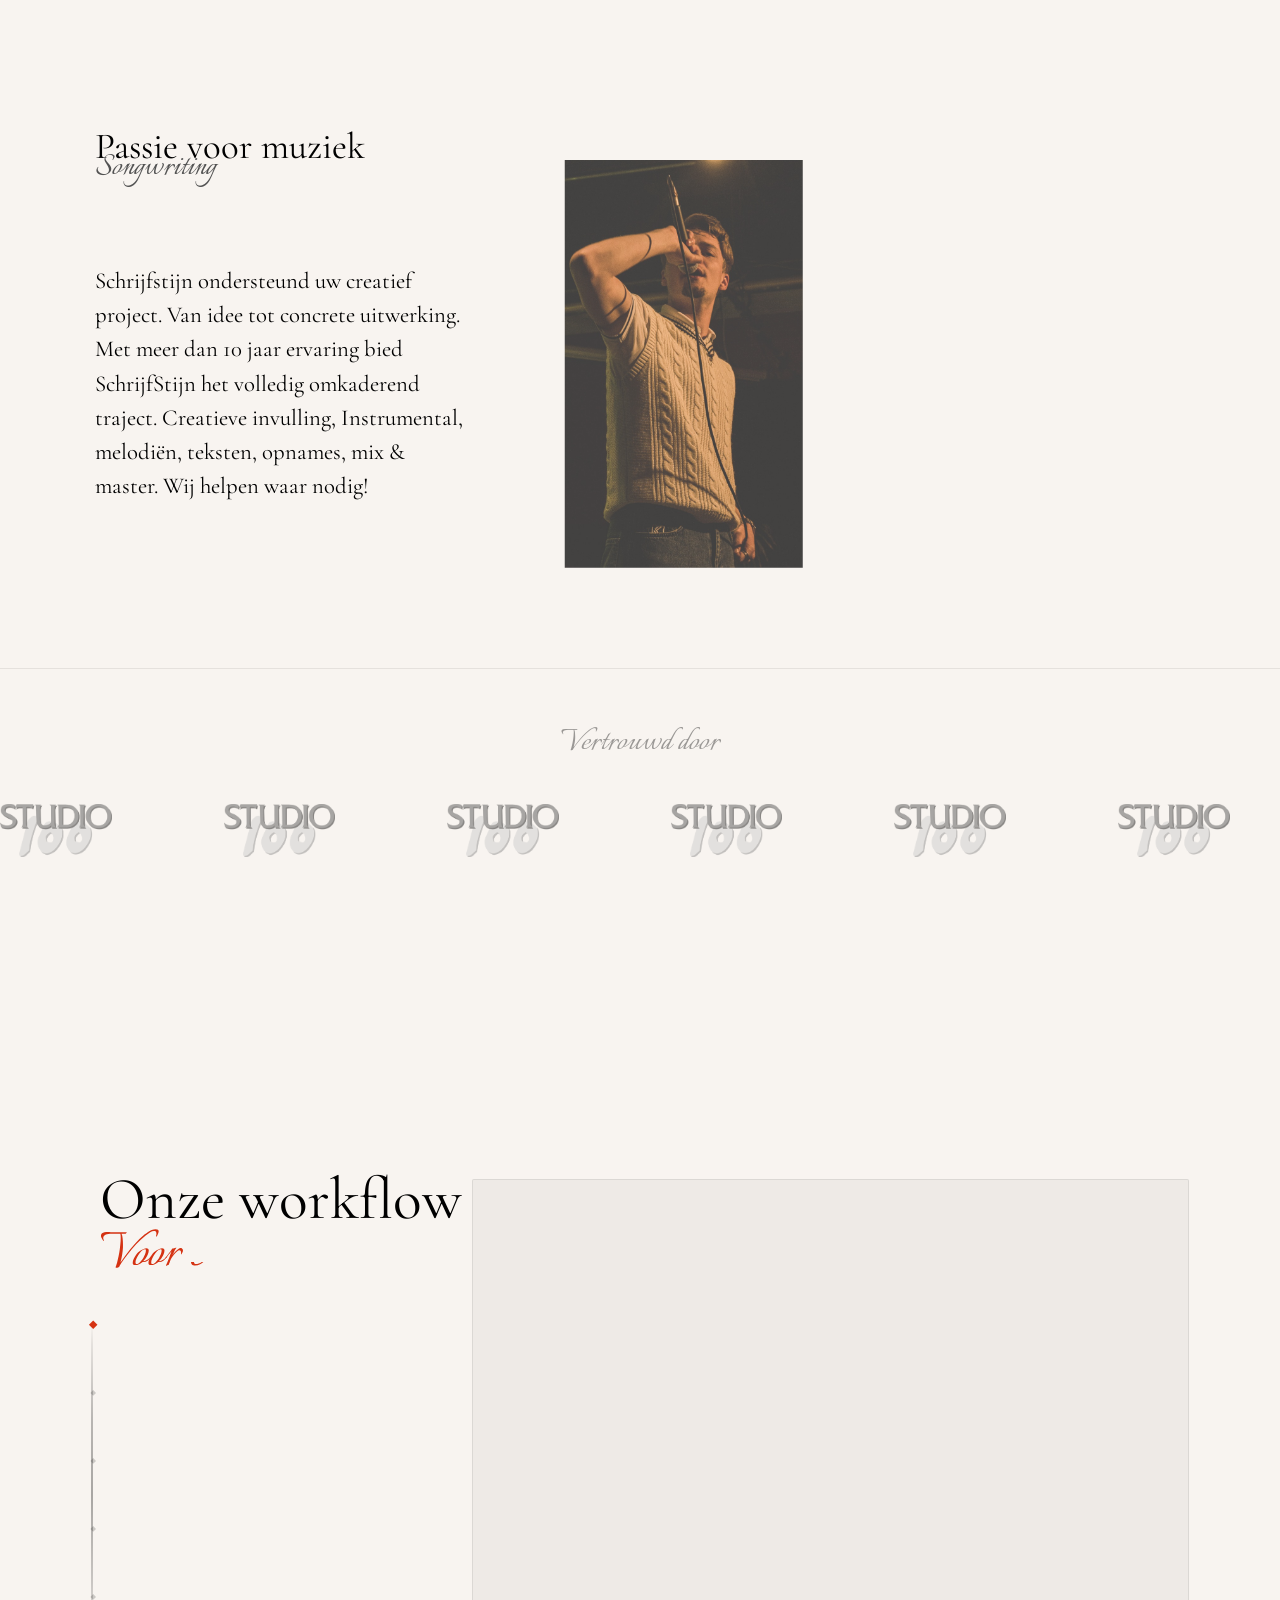
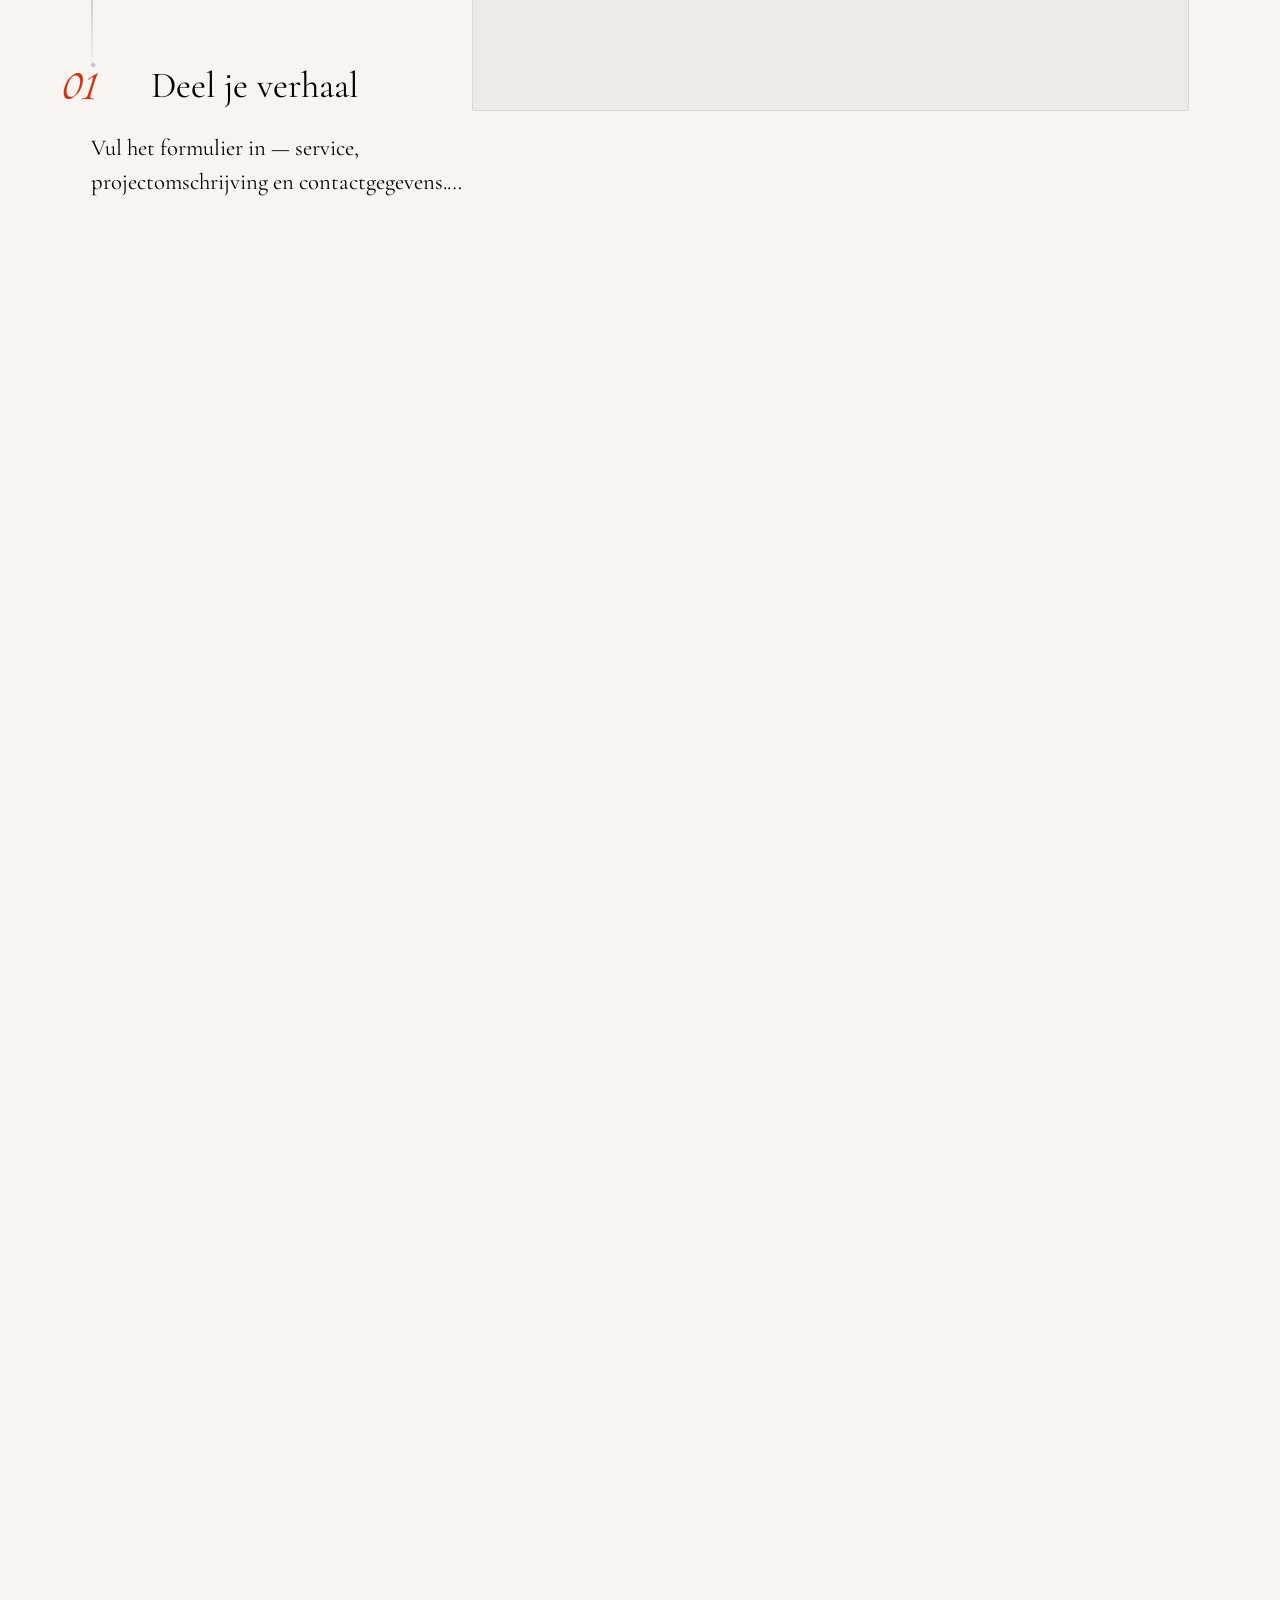
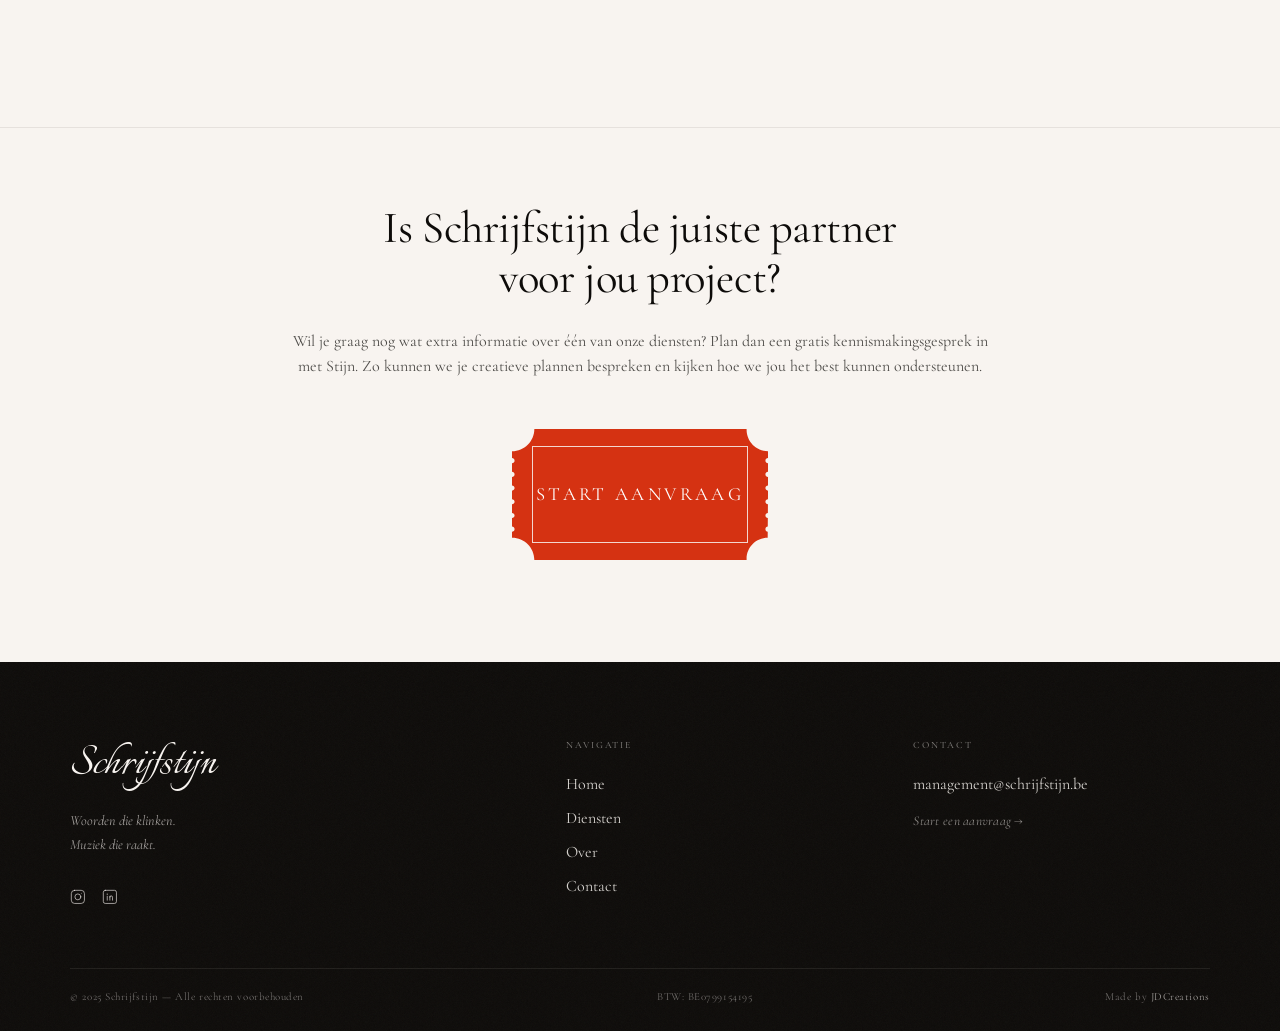
==== commit 04177890: "Fix JDCreations footer link to www.jdcreations.co" ====
--- a/index.html
+++ b/index.html
@@ -674,7 +674,7 @@
         <div class="sf-bottom">
             <p class="sf-copy">© 2025 Schrijfstijn — Alle rechten voorbehouden</p>
             <p class="sf-vat">BTW: <span itemprop="taxID">BE0799154195</span></p>
-            <p class="sf-made">Made by <a href="https://jdcreations.co" target="_blank" rel="noopener noreferrer">JDCreations</a></p>
+            <p class="sf-made">Made by <a href="https://www.jdcreations.co" target="_blank" rel="noopener noreferrer">JDCreations</a></p>
         </div>
     </footer>
 
